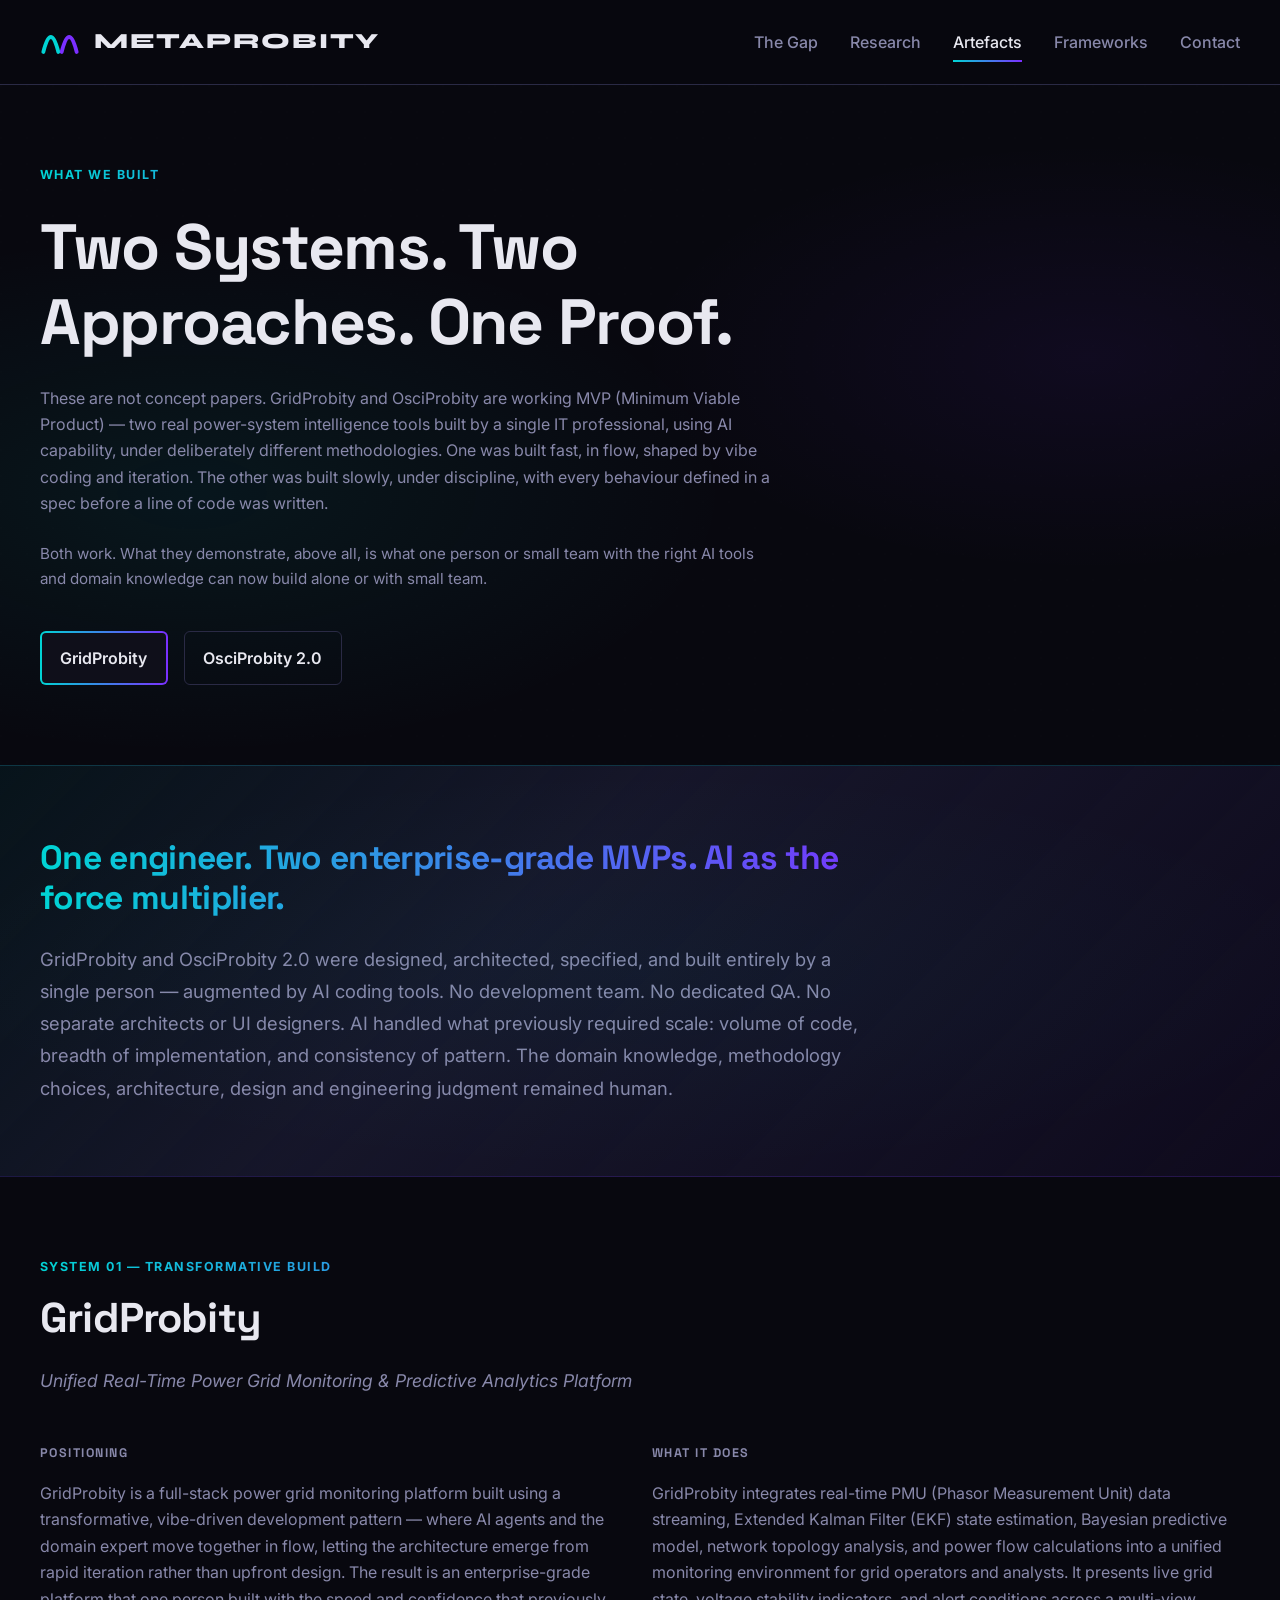
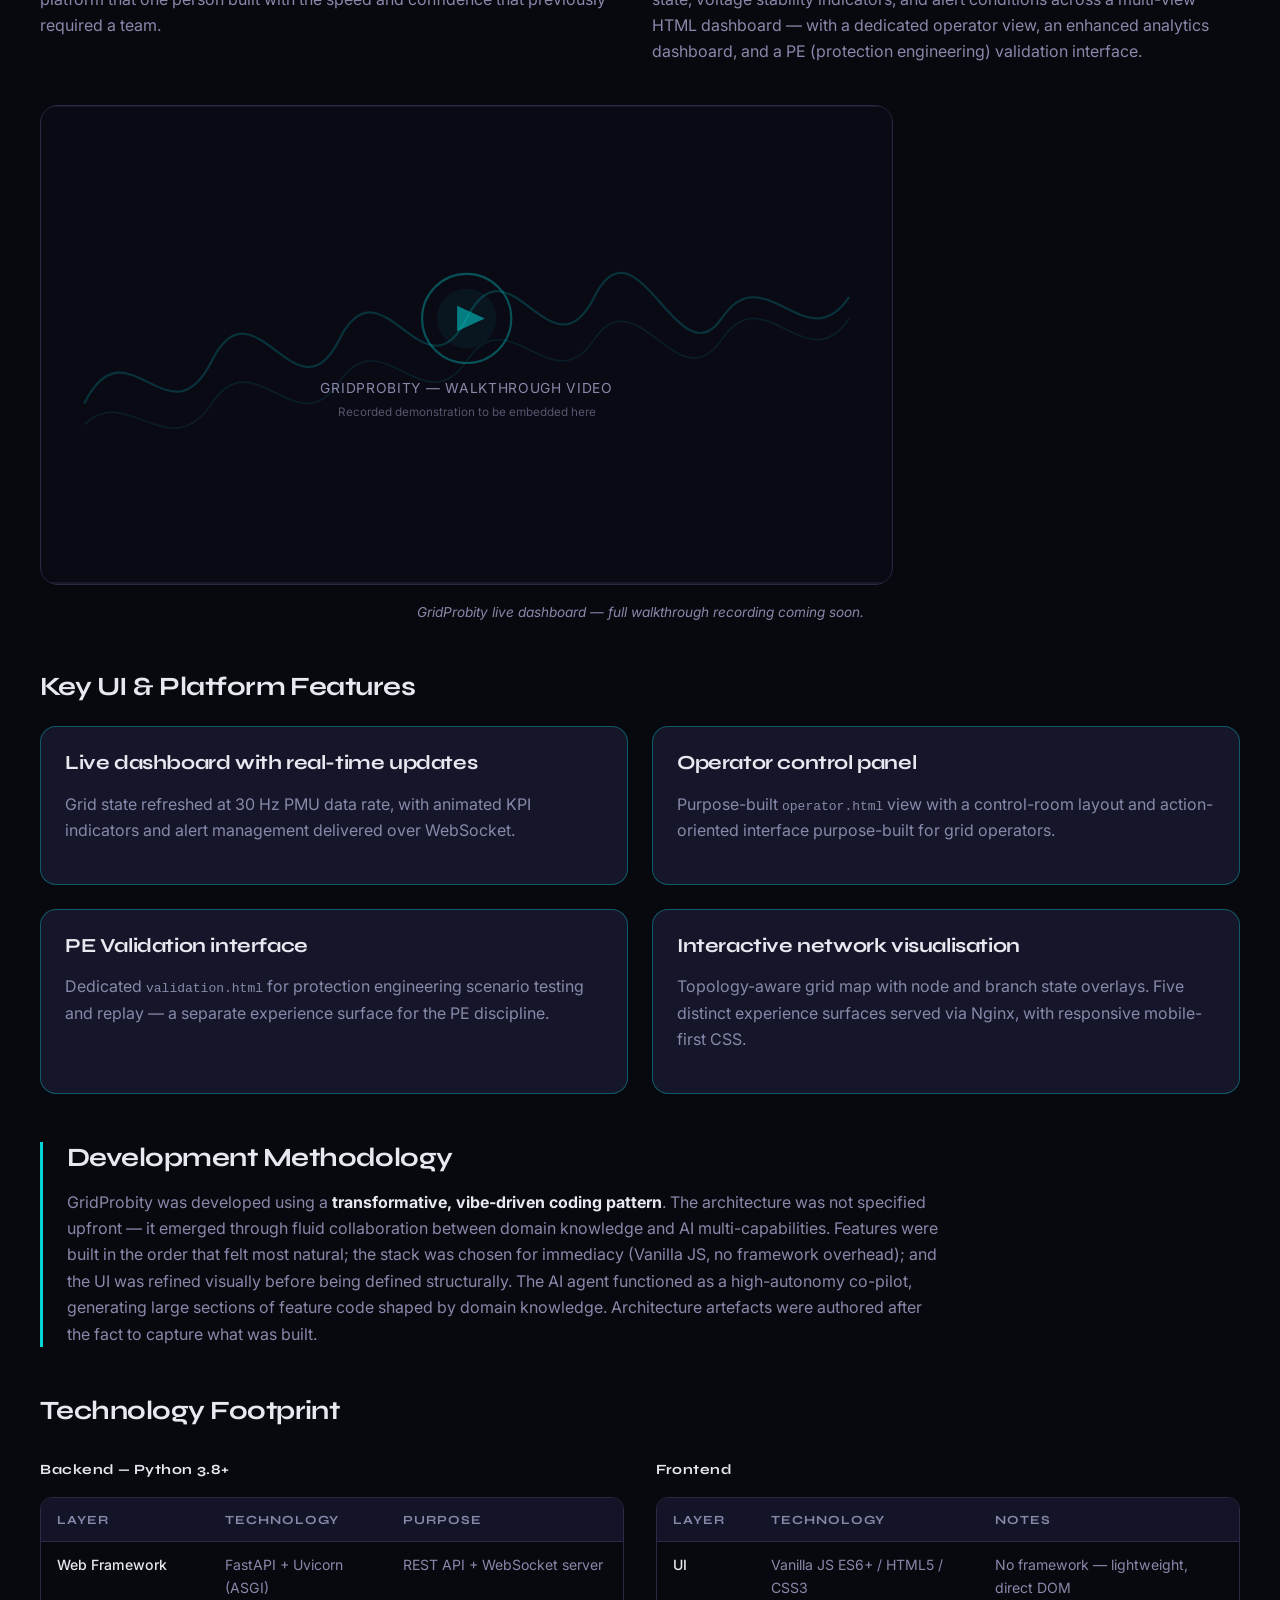
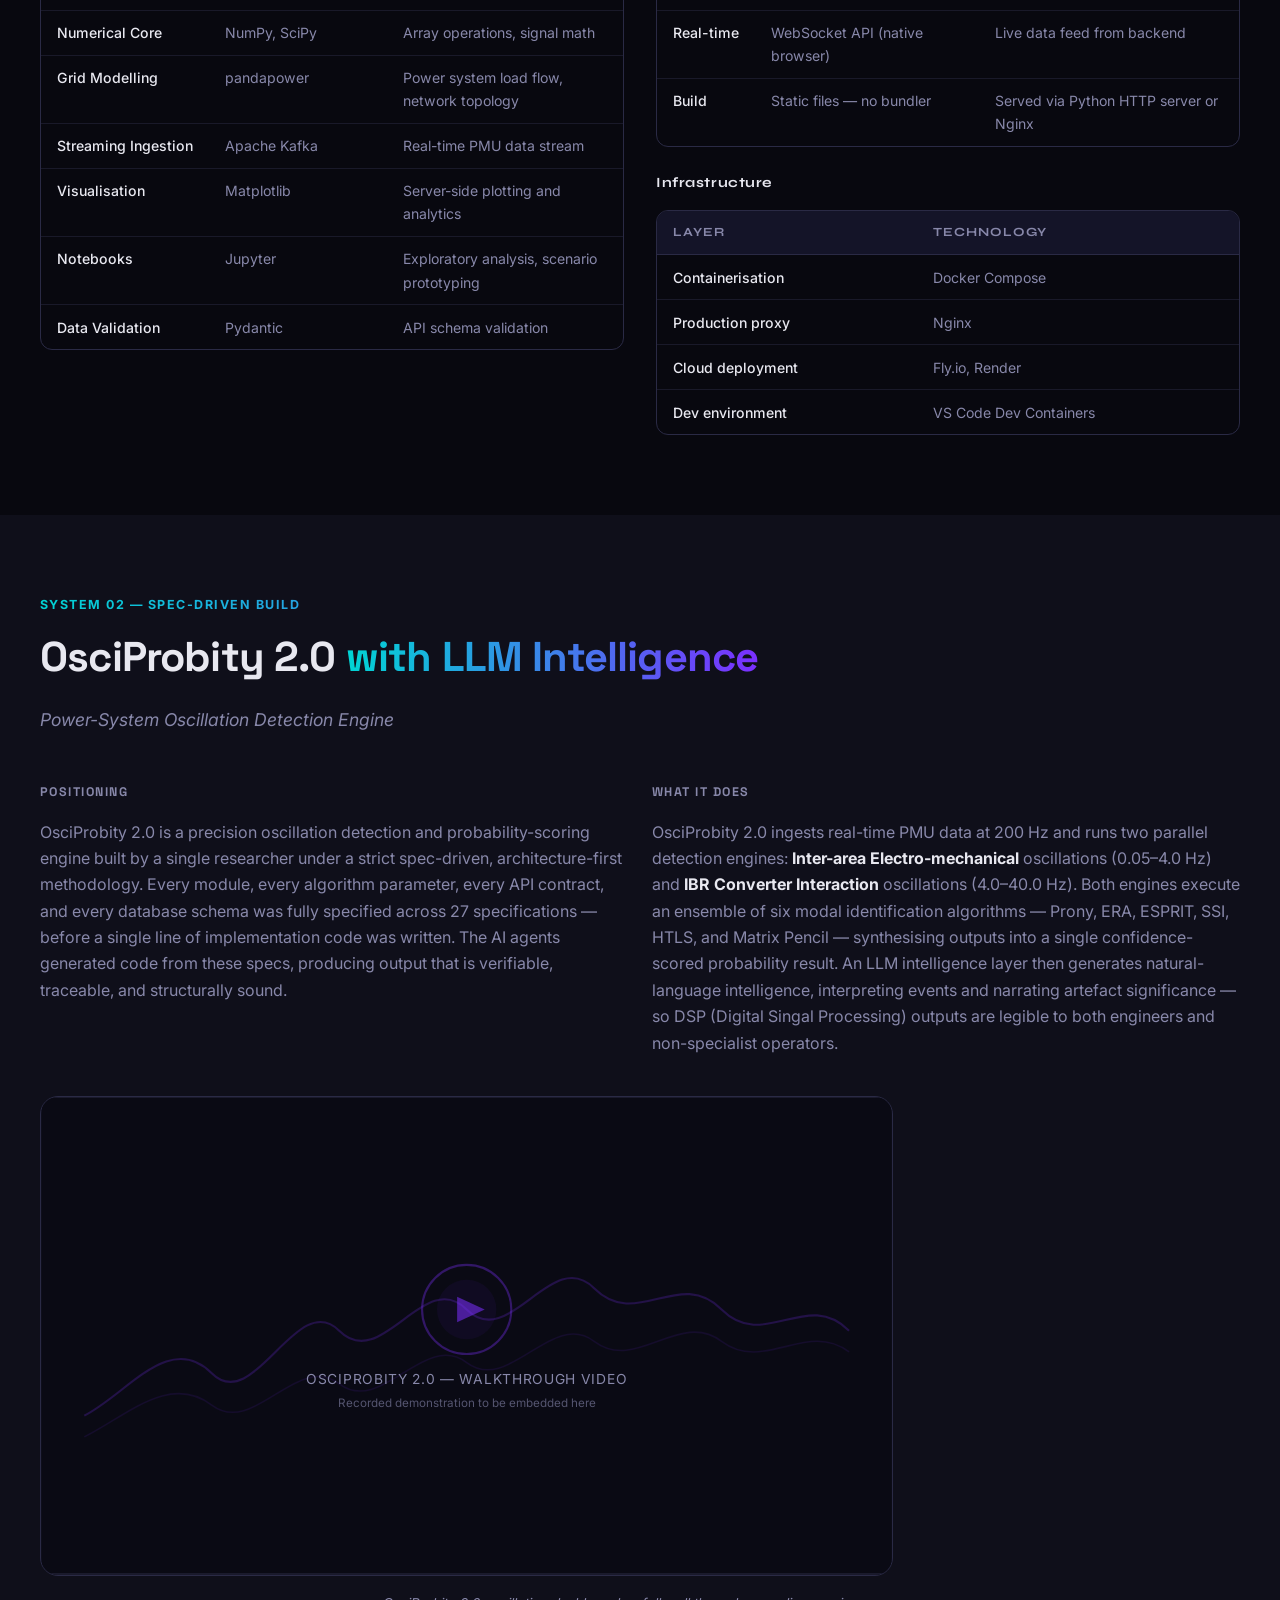
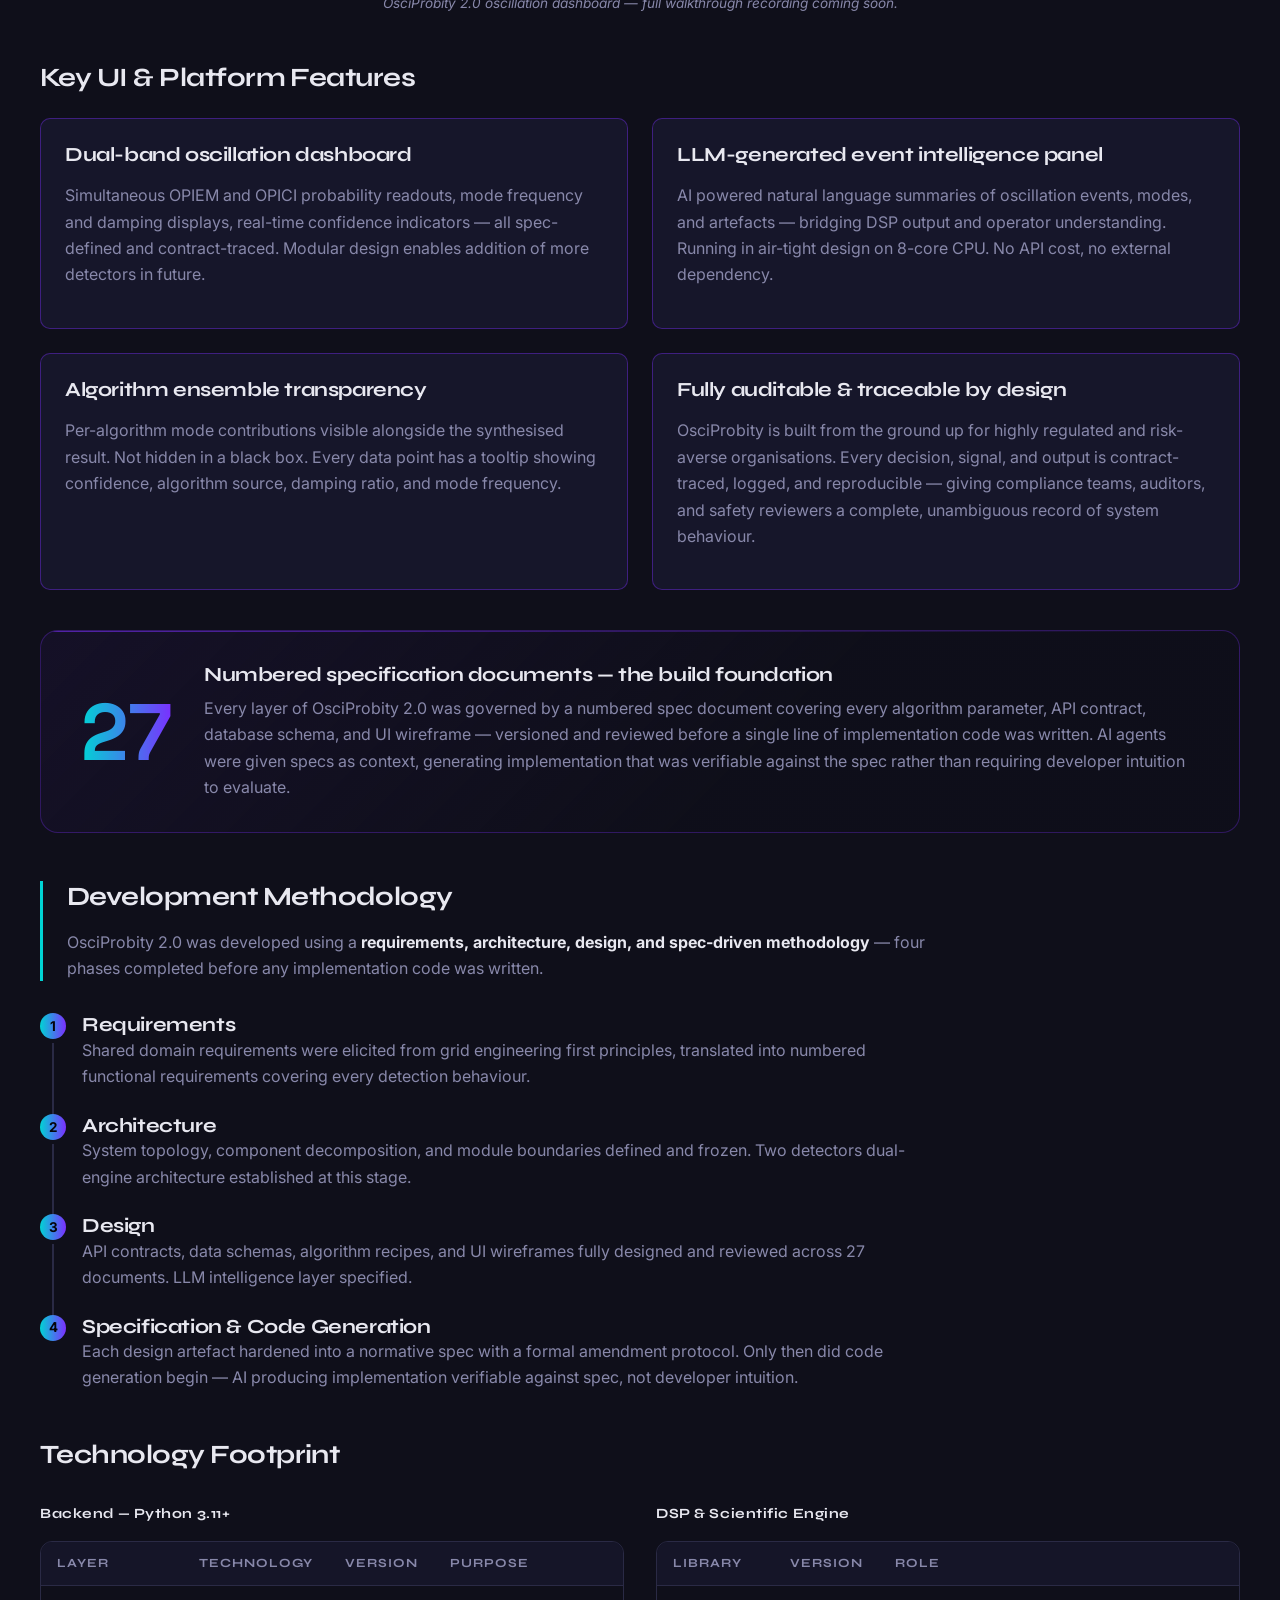
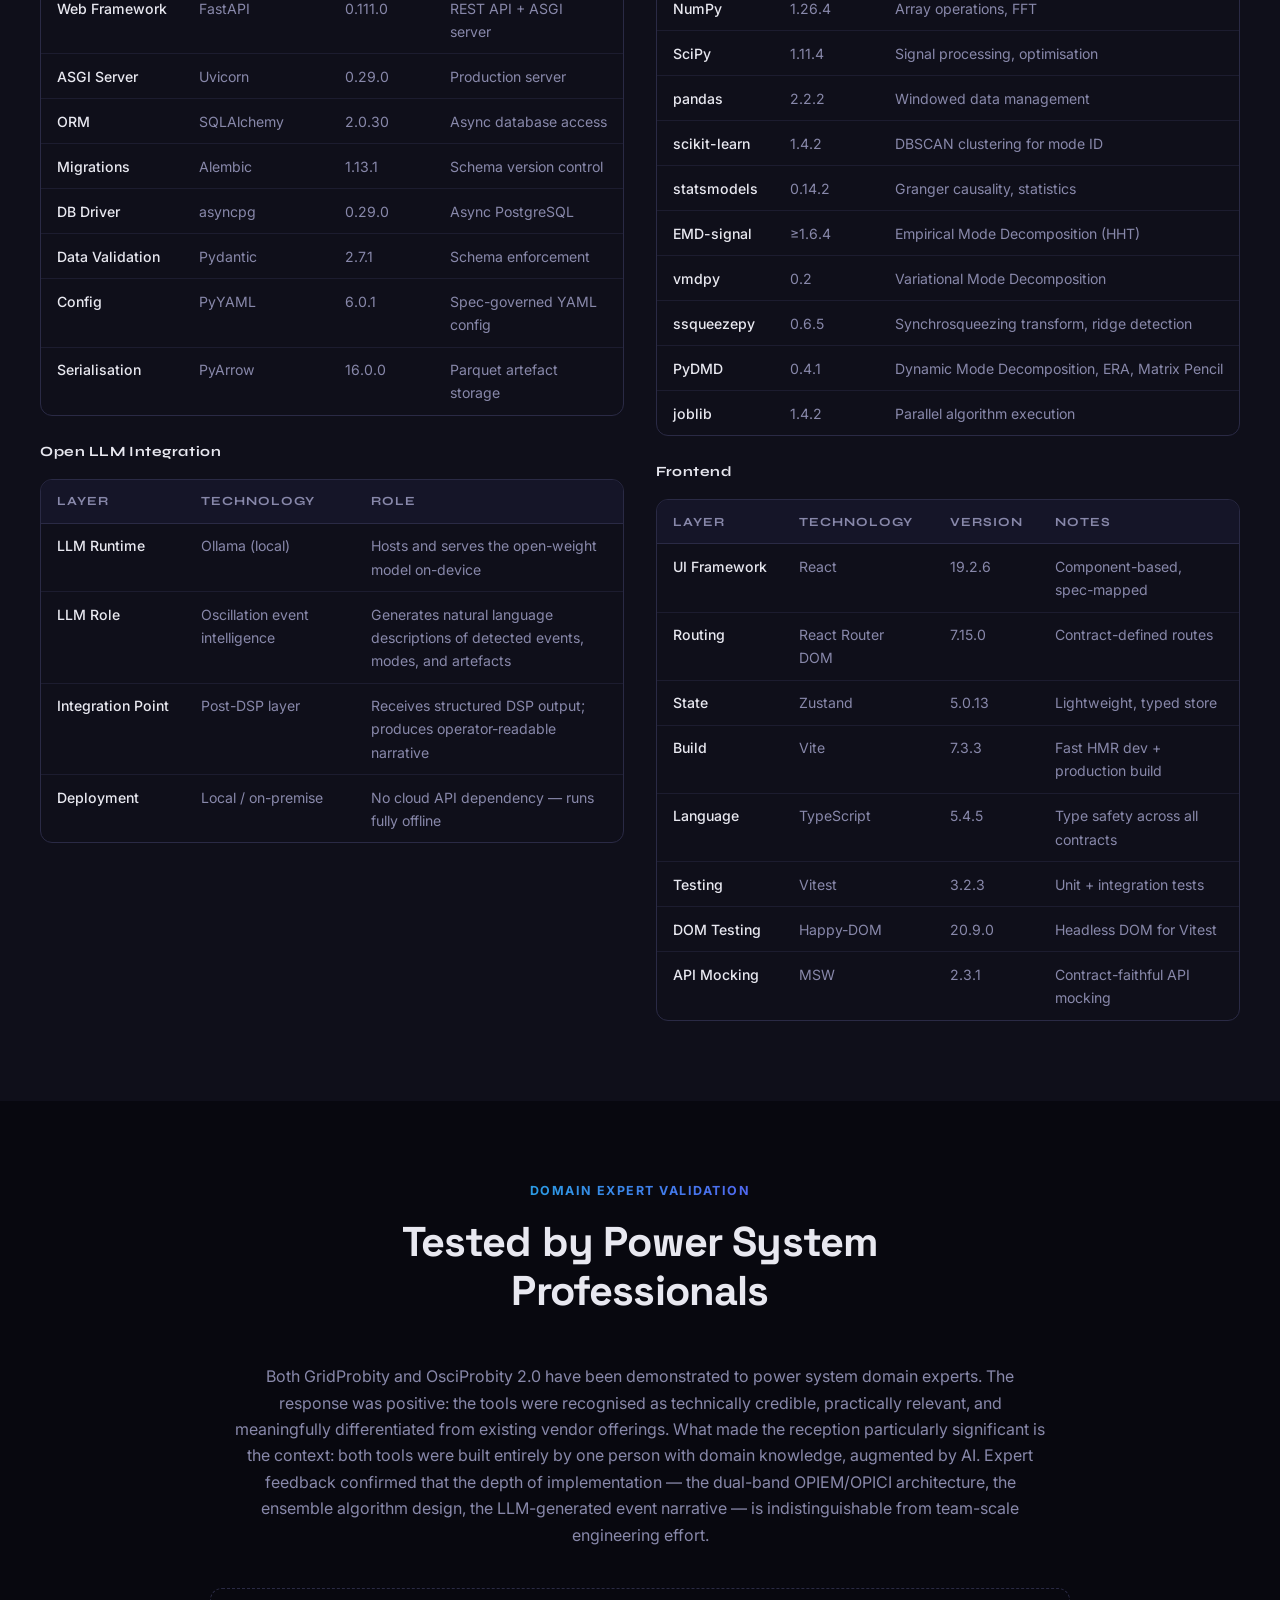
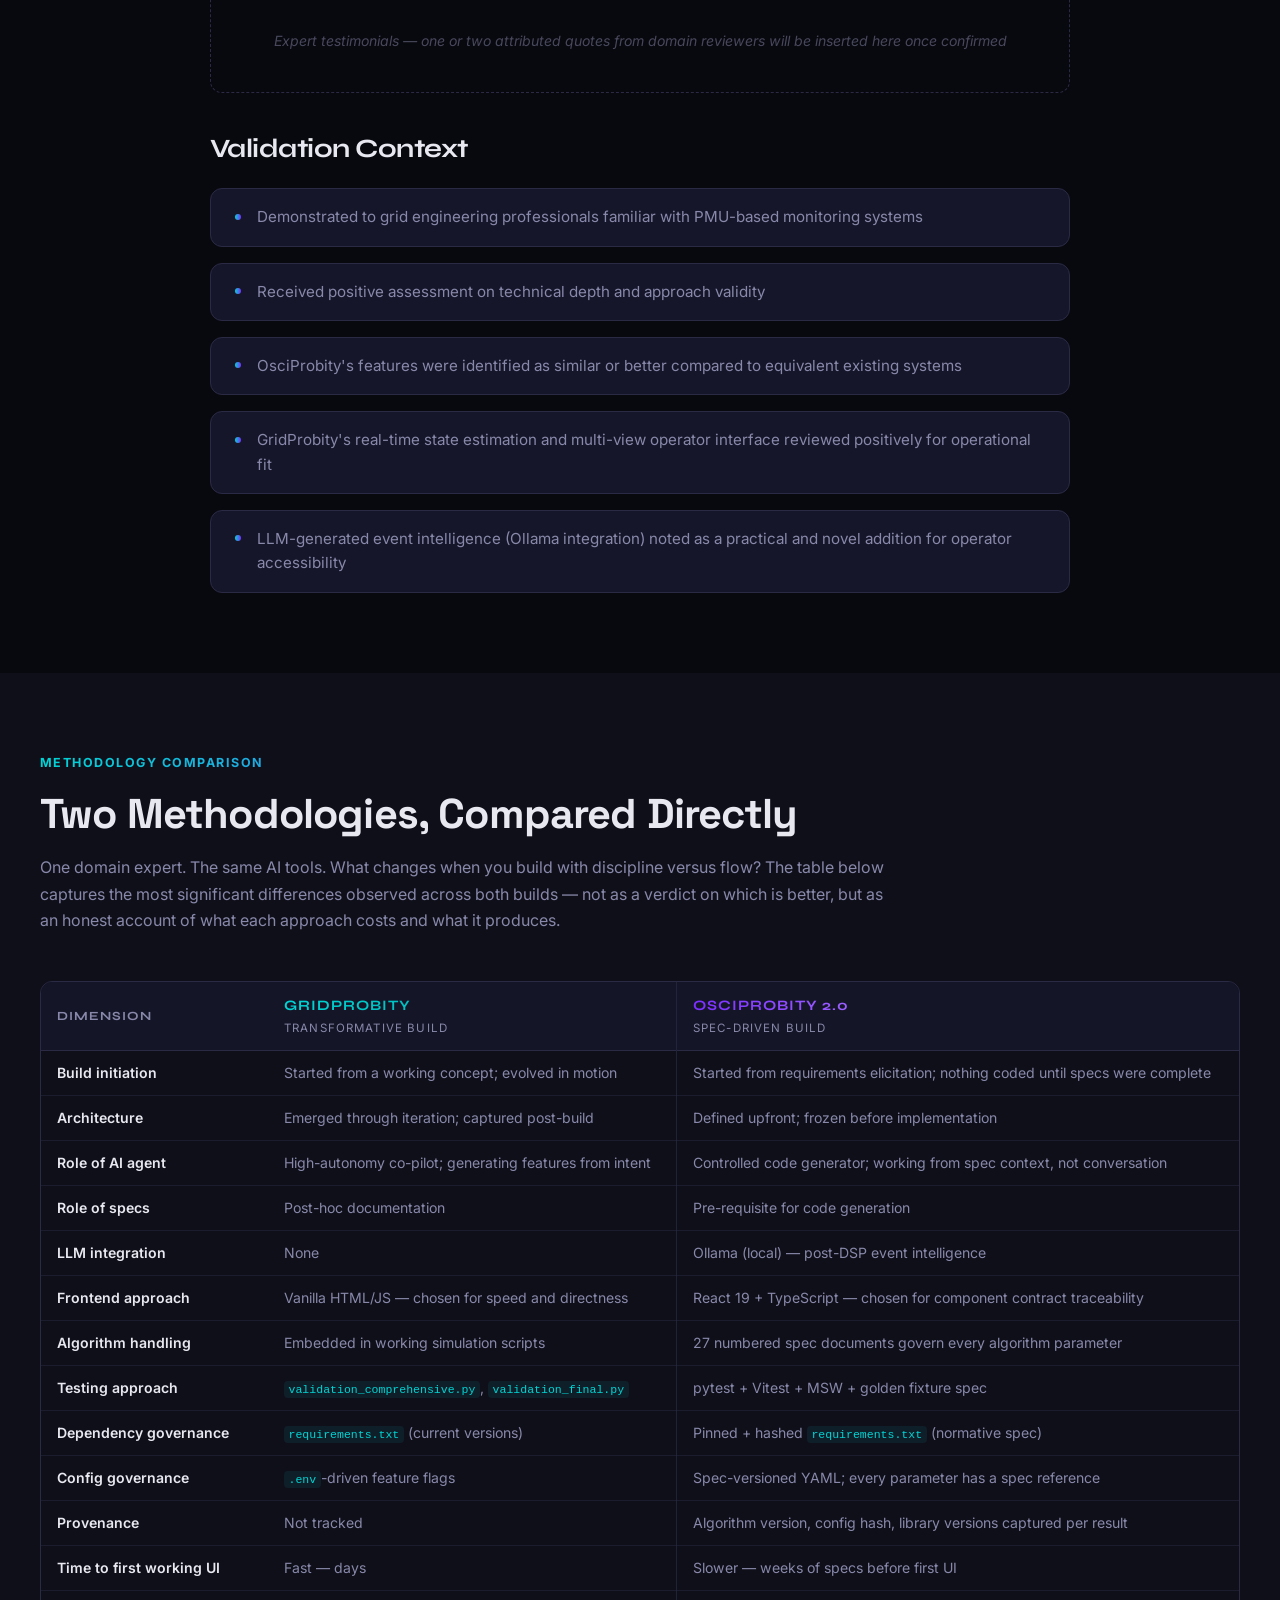
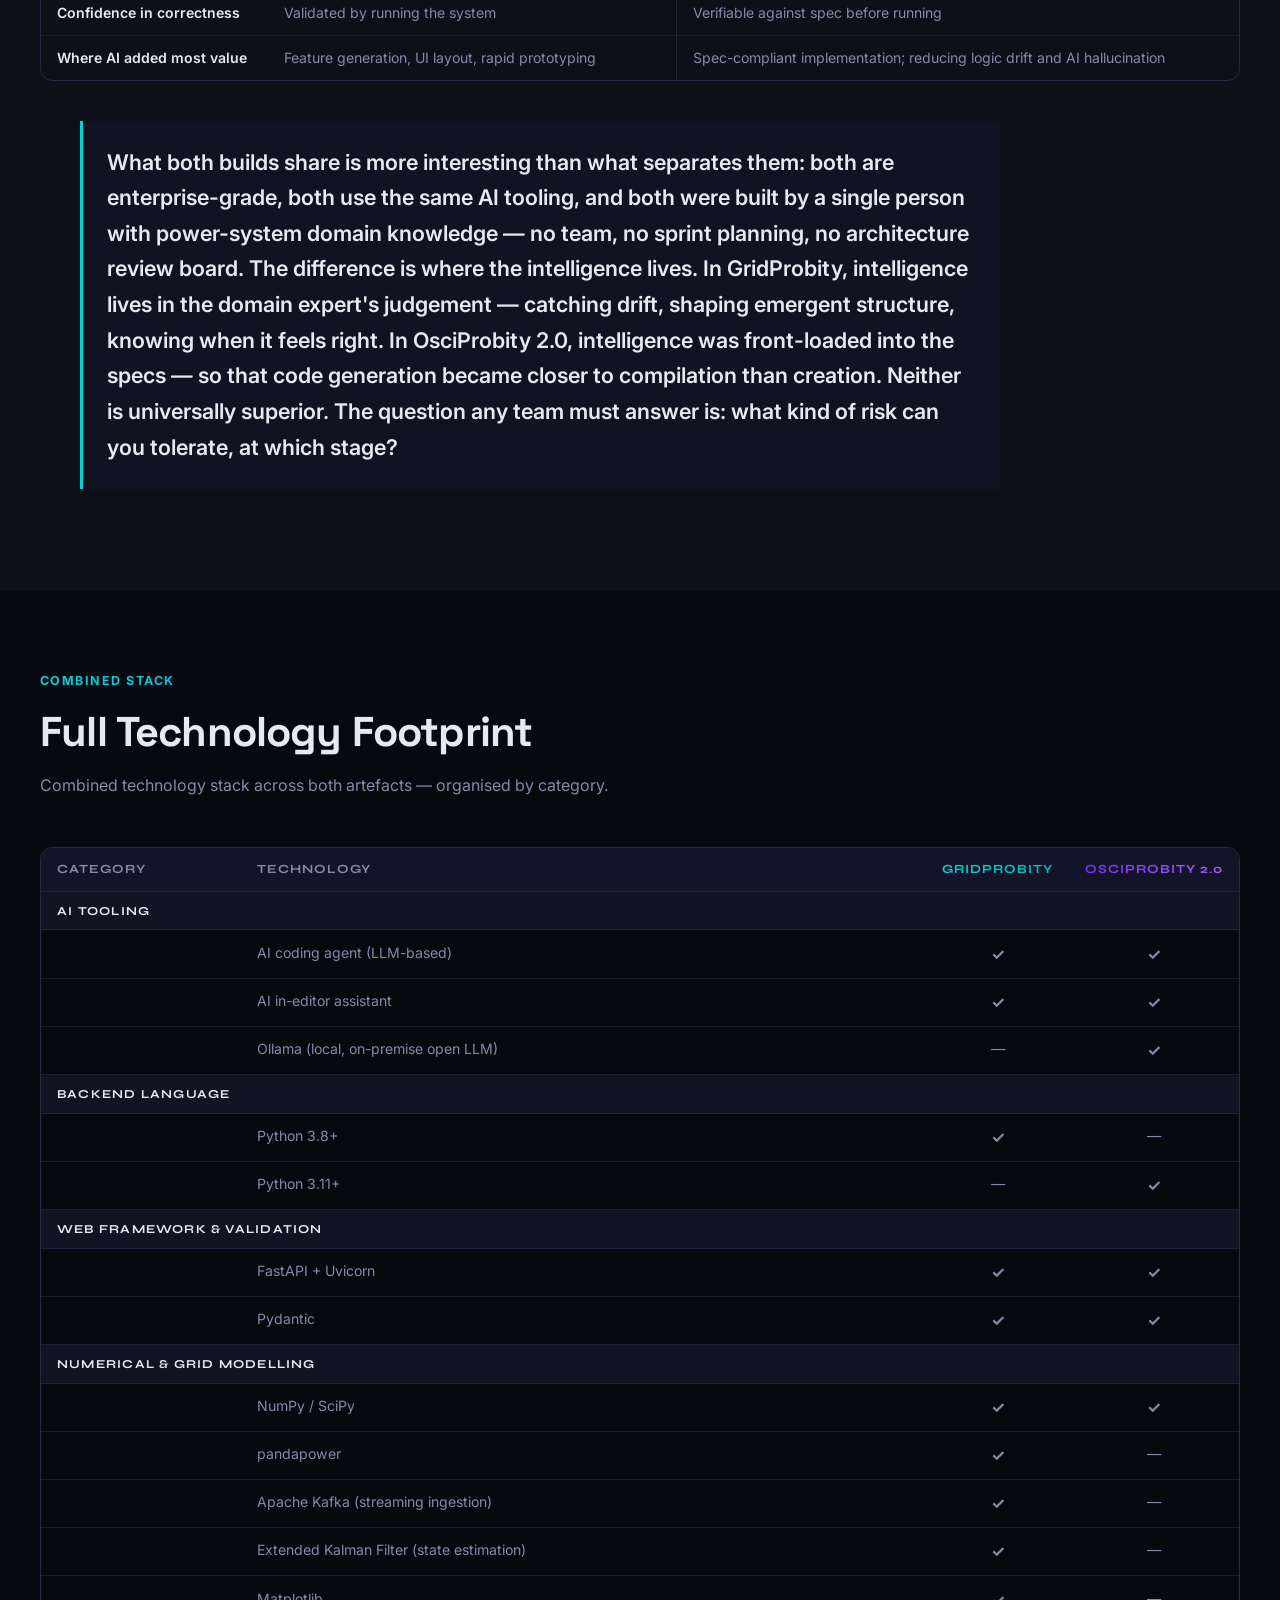
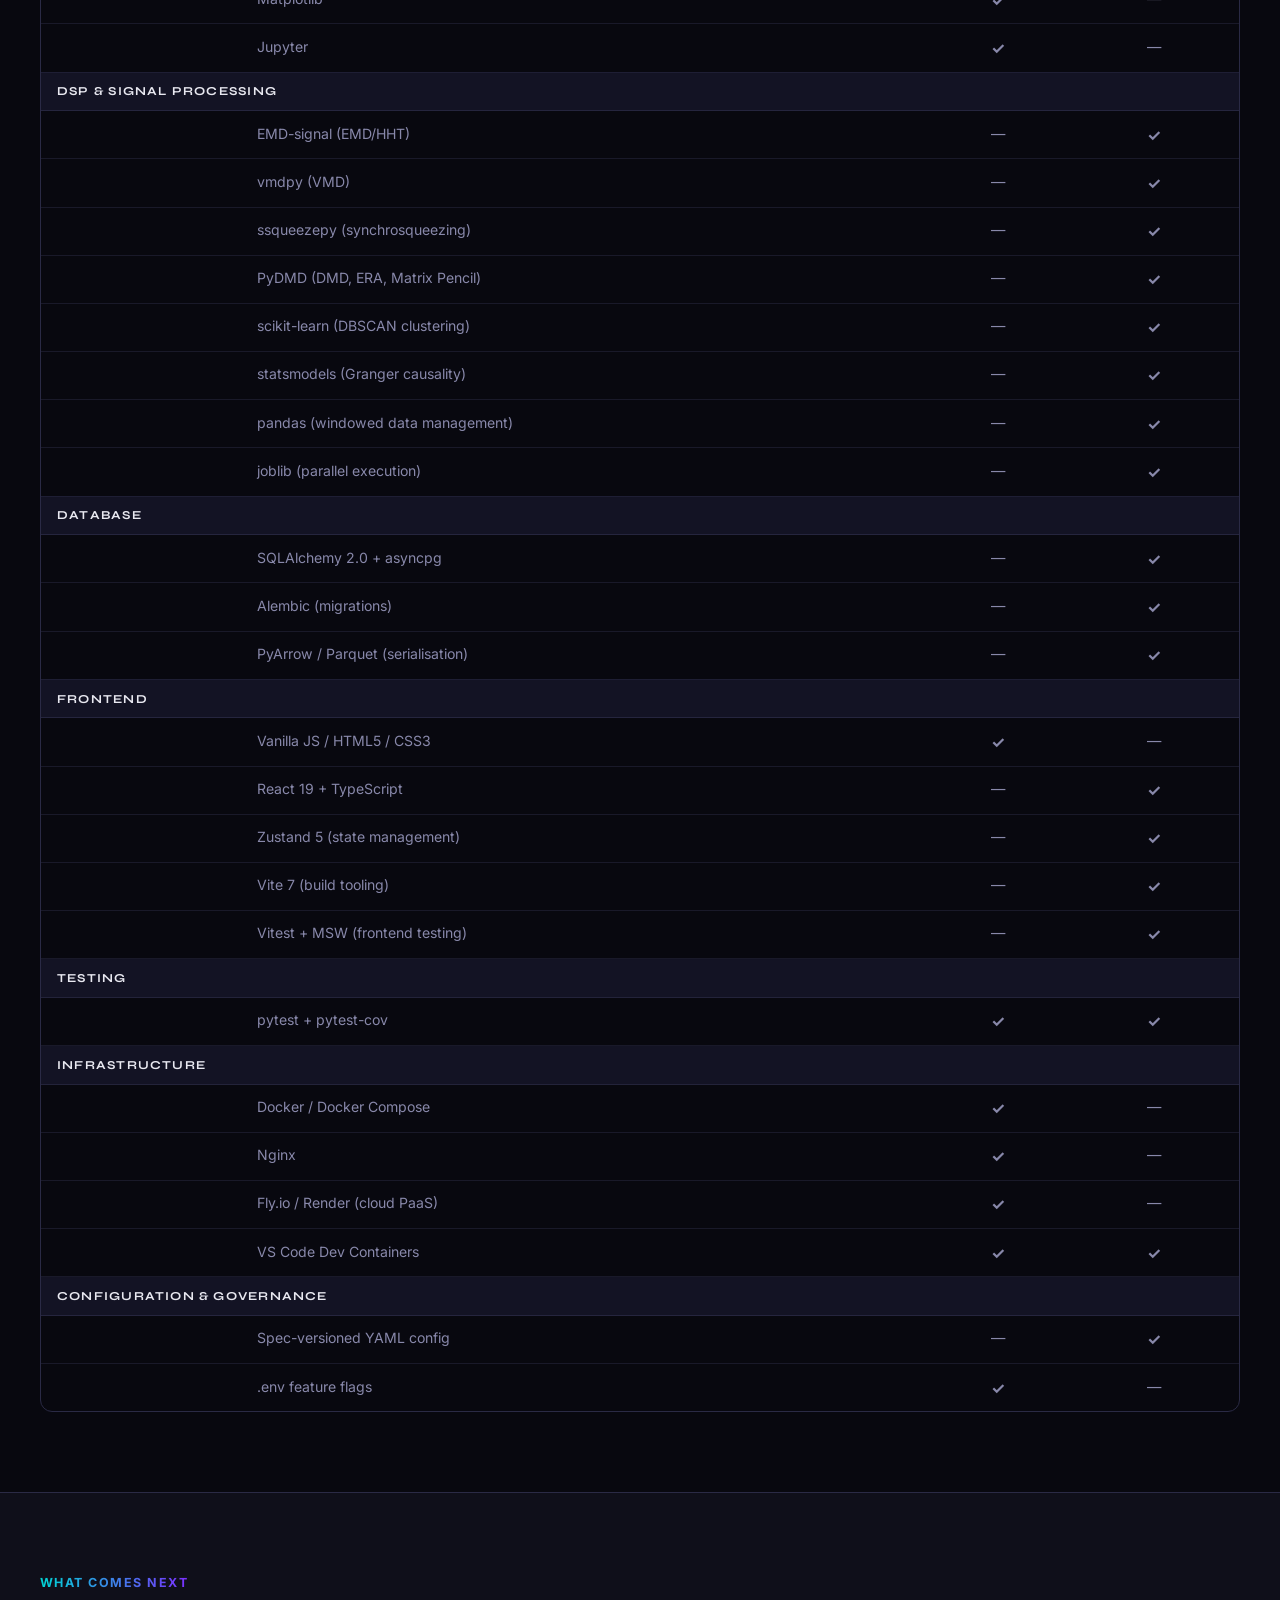
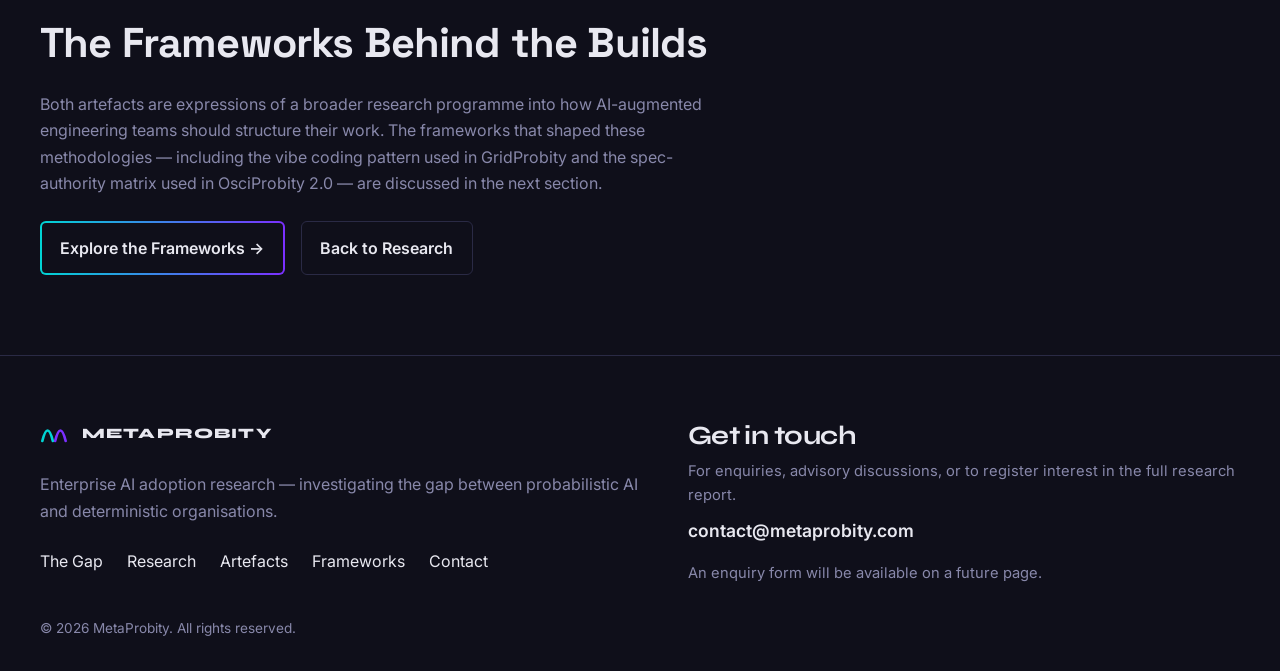
==== artefacts.html @ faf80722 "Update pages.css and add new content files for page 3 and artefacts" ====
<!doctype html>
<html lang="en">
  <head>
    <meta charset="UTF-8" />
    <meta name="viewport" content="width=device-width, initial-scale=1.0" />
    <title>Built Artefacts: GridProbity &amp; OsciProbity | MetaProbity</title>
    <meta
      name="description"
      content="GridProbity and OsciProbity 2.0 — two working power-system intelligence tools built by a single engineer using AI, demonstrating two contrasting development methodologies."
    />
    <meta property="og:title" content="Built Artefacts: GridProbity &amp; OsciProbity | MetaProbity" />
    <meta
      property="og:description"
      content="Two real power-system intelligence tools. One built in flow, one built from spec. Both work. One engineer. AI as the force multiplier."
    />
    <meta property="og:image" content="assets/images/site-og-image.jpg" />
    <meta property="og:type" content="website" />
    <link rel="icon" type="image/svg+xml" href="assets/images/favicon.svg" />
    <link rel="preconnect" href="https://fonts.googleapis.com" />
    <link rel="preconnect" href="https://fonts.gstatic.com" crossorigin />
    <link
      href="https://fonts.googleapis.com/css2?family=Inter:wght@400;500;600&family=Space+Grotesk:wght@500;700&family=Syne:wght@400;700;800&display=swap"
      rel="stylesheet"
    />
    <link rel="stylesheet" href="assets/css/variables.css" />
    <link rel="stylesheet" href="assets/css/base.css" />
    <link rel="stylesheet" href="assets/css/components.css" />
    <link rel="stylesheet" href="assets/css/pages.css" />
    <link rel="stylesheet" href="assets/css/animations.css" />

    <style>
      /* ─── Callout Band ─────────────────────────────────────────── */
      .callout-band {
        background: linear-gradient(135deg, rgba(0, 212, 212, 0.06) 0%, rgba(22, 22, 42, 0.98) 40%, rgba(123, 47, 255, 0.06) 100%);
        border-top: 1px solid rgba(0, 212, 212, 0.18);
        border-bottom: 1px solid rgba(123, 47, 255, 0.18);
        padding: clamp(var(--space-5), 7vw, var(--space-9)) 0;
        position: relative;
        overflow: hidden;
      }

      .callout-band::before {
        content: '';
        position: absolute;
        inset: 0;
        background: radial-gradient(ellipse 80% 70% at 50% 50%, rgba(0, 212, 212, 0.04) 0%, transparent 70%);
        pointer-events: none;
      }

      .callout-band-headline {
        font-family: var(--font-display);
        font-size: clamp(1.3rem, 3.5vw, 2.1rem);
        font-weight: 700;
        letter-spacing: -0.02em;
        line-height: 1.2;
        background: var(--gradient-accent);
        -webkit-background-clip: text;
        background-clip: text;
        color: transparent;
        margin: 0 0 var(--space-3);
        max-width: 860px;
      }

      .callout-band-body {
        font-size: clamp(1rem, 2.2vw, 1.15rem);
        color: var(--color-text-muted);
        max-width: 820px;
        line-height: 1.75;
        margin: 0;
      }

      /* ─── Artefact sections ────────────────────────────────────── */
      .section-alt {
        background: var(--color-bg-surface);
      }

      .artefact-tagline {
        font-family: var(--font-body);
        font-size: clamp(0.95rem, 2vw, 1.1rem);
        font-style: italic;
        color: var(--color-text-muted);
        margin-top: var(--space-1);
      }

      .artefact-sub-heading {
        font-family: var(--font-display);
        font-size: 0.78rem;
        text-transform: uppercase;
        letter-spacing: 0.12em;
        font-weight: 700;
        color: var(--color-text-muted);
        margin-bottom: var(--space-2);
      }

      .artefact-intro {
        margin-top: var(--space-4);
      }

      .artefact-method-block {
        border-left: 3px solid transparent;
        border-image: var(--gradient-accent) 1;
        padding-left: var(--space-3);
        max-width: 900px;
      }

      .artefact-method-block h3 {
        margin-bottom: var(--space-1);
      }

      .heading-accent {
        background: var(--gradient-accent);
        -webkit-background-clip: text;
        background-clip: text;
        color: transparent;
      }

      /* ─── Media / Video placeholders ──────────────────────────── */
      .artefact-video-placeholder {
        aspect-ratio: 16 / 9;
        max-height: 480px;
        border-radius: var(--radius-lg);
      }

      .media-caption {
        font-size: 0.85rem;
        color: var(--color-text-muted);
        text-align: center;
        margin-top: var(--space-2);
        font-style: italic;
      }

      /* ─── Spec inventory callout ───────────────────────────────── */
      .spec-inventory-callout {
        margin-top: var(--space-5);
        border: 1px solid rgba(123, 47, 255, 0.3);
        border-radius: var(--radius-lg);
        background: linear-gradient(135deg, rgba(123, 47, 255, 0.06) 0%, rgba(15, 15, 26, 0.95) 60%);
        padding: var(--space-4) var(--space-5);
        position: relative;
        overflow: hidden;
      }

      .spec-inventory-callout::before {
        content: '';
        position: absolute;
        inset: 0 auto auto 0;
        width: 100%;
        height: 1px;
        background: linear-gradient(90deg, rgba(123, 47, 255, 0.6), rgba(0, 212, 212, 0));
      }

      .spec-inventory-inner {
        display: flex;
        align-items: flex-start;
        gap: var(--space-4);
      }

      .spec-inventory-number {
        font-family: var(--font-display);
        font-size: clamp(3rem, 8vw, 5rem);
        font-weight: 700;
        line-height: 1;
        background: var(--gradient-accent);
        -webkit-background-clip: text;
        background-clip: text;
        color: transparent;
        flex-shrink: 0;
      }

      .spec-inventory-callout h4 {
        margin-bottom: var(--space-1);
        color: var(--color-text-primary);
      }

      /* ─── Tables ───────────────────────────────────────────────── */
      .table-scroll {
        overflow-x: auto;
        -webkit-overflow-scrolling: touch;
        border-radius: var(--radius-md);
        border: 1px solid var(--color-border);
      }

      .tech-table {
        width: 100%;
        border-collapse: collapse;
        font-size: 0.88rem;
        min-width: 480px;
      }

      .tech-table thead tr {
        background: rgba(22, 22, 42, 0.95);
        border-bottom: 1px solid var(--color-border);
      }

      .tech-table th {
        padding: 0.7rem 1rem;
        text-align: left;
        font-family: var(--font-heading);
        font-size: 0.78rem;
        font-weight: 700;
        text-transform: uppercase;
        letter-spacing: 0.08em;
        color: var(--color-text-muted);
        white-space: nowrap;
      }

      .tech-table td {
        padding: 0.65rem 1rem;
        color: var(--color-text-muted);
        border-bottom: 1px solid rgba(42, 42, 69, 0.5);
        vertical-align: top;
      }

      .tech-table td:first-child {
        color: var(--color-text-primary);
        font-weight: 500;
        white-space: nowrap;
      }

      .tech-table tbody tr:last-child td {
        border-bottom: none;
      }

      .tech-table tbody tr:hover {
        background: rgba(22, 22, 42, 0.5);
      }

      .tech-table code {
        font-family: 'SF Mono', 'Fira Code', monospace;
        font-size: 0.82em;
        background: rgba(0, 212, 212, 0.08);
        color: var(--color-accent-cyan);
        padding: 0.15em 0.4em;
        border-radius: 4px;
      }

      .tech-tables-grid {
        display: grid;
        gap: var(--space-4);
      }

      .tech-table-label {
        font-family: var(--font-heading);
        font-size: 0.88rem;
        font-weight: 700;
        letter-spacing: 0.04em;
        color: var(--color-text-primary);
        margin-bottom: var(--space-2);
      }

      /* Comparison table specifics */
      .comparison-table th:nth-child(2),
      .comparison-table td:nth-child(2) {
        border-right: 1px solid rgba(42, 42, 69, 0.7);
      }

      .comparison-table td:first-child {
        font-weight: 600;
        color: var(--color-text-primary);
        white-space: nowrap;
      }

      .col-label {
        font-size: 0.9rem;
        font-weight: 700;
      }

      .col-label--cyan {
        background: linear-gradient(90deg, #00d4d4, #00bfbf);
        -webkit-background-clip: text;
        background-clip: text;
        color: transparent;
      }

      .col-label--purple {
        background: linear-gradient(90deg, #7b2fff, #9b5fff);
        -webkit-background-clip: text;
        background-clip: text;
        color: transparent;
      }

      .col-sub {
        display: block;
        font-family: var(--font-body);
        font-size: 0.72rem;
        font-weight: 400;
        text-transform: uppercase;
        letter-spacing: 0.1em;
        color: var(--color-text-muted);
        margin-top: 2px;
      }

      /* Footprint table specifics */
      .footprint-table {
        min-width: 640px;
      }

      .footprint-table .group-row td {
        background: rgba(22, 22, 42, 0.8);
        color: var(--color-text-primary);
        font-family: var(--font-heading);
        font-size: 0.76rem;
        font-weight: 700;
        text-transform: uppercase;
        letter-spacing: 0.1em;
        padding: 0.55rem 1rem;
        border-bottom: 1px solid rgba(42, 42, 69, 0.8);
        border-top: 1px solid rgba(42, 42, 69, 0.8);
      }

      .footprint-table td:nth-child(2) {
        color: var(--color-text-muted);
        font-weight: 400;
        white-space: normal;
      }

      .text-center {
        text-align: center !important;
      }

      .check {
        color: var(--color-accent-cyan);
        font-weight: 700;
        font-size: 1rem;
      }

      .dash {
        color: rgba(136, 136, 170, 0.3);
        font-size: 0.9rem;
      }

      /* ─── Expert Validation ────────────────────────────────────── */
      .testimonial-placeholder {
        margin: var(--space-5) auto;
        max-width: 860px;
        border: 1px dashed var(--color-border);
        border-radius: var(--radius-md);
        padding: var(--space-5) var(--space-4);
        text-align: center;
      }

      .testimonial-placeholder-label {
        font-size: 0.88rem;
        color: rgba(136, 136, 170, 0.5);
        font-style: italic;
        margin: 0;
      }

      .validation-context {
        margin-top: var(--space-5);
        max-width: 860px;
        margin-inline: auto;
      }

      .validation-context h3 {
        margin-bottom: var(--space-3);
      }

      .validation-list {
        display: grid;
        gap: var(--space-2);
        padding-left: 0;
        list-style: none;
      }

      .validation-list li {
        display: flex;
        gap: var(--space-2);
        align-items: flex-start;
        color: var(--color-text-muted);
        padding: var(--space-2) var(--space-3);
        border: 1px solid var(--color-border);
        border-radius: var(--radius-md);
        background: var(--color-bg-elevated);
        font-size: 0.95rem;
        line-height: 1.6;
      }

      .validation-list li::before {
        content: '';
        width: 6px;
        height: 6px;
        border-radius: 50%;
        background: var(--gradient-accent);
        flex-shrink: 0;
        margin-top: 0.55em;
      }

      /* ─── CTA section ──────────────────────────────────────────── */
      .section-cta {
        background: var(--color-bg-surface);
        border-top: 1px solid var(--color-border);
      }

      .section-cta .cta-block {
        text-align: left;
        justify-items: start;
        gap: var(--space-3);
      }

      .section-cta .cta-block h2 {
        margin-bottom: 0;
      }

      /* ─── Responsive ───────────────────────────────────────────── */
      @media (min-width: 768px) {
        .tech-tables-grid {
          grid-template-columns: repeat(2, minmax(0, 1fr));
        }

        .spec-inventory-inner {
          align-items: center;
        }
      }

      @media (max-width: 767px) {
        .spec-inventory-inner {
          flex-direction: column;
          gap: var(--space-2);
        }

        .artefact-method-block {
          padding-left: var(--space-2);
        }

        .callout-band {
          padding: var(--space-5) 0;
        }
      }
    </style>
  </head>
  <body>
    <a class="skip-link" href="#main-content">Skip to main content</a>

    <header class="site-header" aria-label="Primary navigation">
      <div class="container header-inner">
        <a class="logo" href="index.html" aria-label="MetaProbity home">
          <svg viewBox="0 0 24 24" aria-hidden="true">
            <path d="M2 18 C5 6, 8 6, 11 18" fill="none" stroke="#00d4d4" stroke-width="2.3" stroke-linecap="round"/>
            <path d="M13 18 C16 6, 19 6, 22 18" fill="none" stroke="#7b2fff" stroke-width="2.3" stroke-linecap="round"/>
          </svg>
          METAPROBITY
        </a>
        <nav class="desktop-nav" aria-label="Desktop navigation">
          <ul class="nav-list">
            <li><a class="nav-link" data-nav href="index.html">The Gap</a></li>
            <li><a class="nav-link" data-nav href="research.html">Research</a></li>
            <li><a class="nav-link" data-nav href="artefacts.html">Artefacts</a></li>
            <li><a class="nav-link" data-nav href="frameworks.html">Frameworks</a></li>
            <li><a class="nav-link" href="#contact">Contact</a></li>
          </ul>
        </nav>
      </div>
    </header>

    <main id="main-content">

      <!-- ═══════════════════════════════════════════════════════════
           HERO — Section 1: Page Intro
      ══════════════════════════════════════════════════════════════ -->
      <section class="hero hero-artefacts">
        <div class="container hero-content" style="grid-template-columns: 1fr;">
          <div class="hero-copy reveal">
            <span class="eyebrow">What we built</span>
            <h1>Two Systems. Two Approaches. One Proof.</h1>
            <p>
              These are not concept papers. GridProbity and OsciProbity are working MVP (Minimum Viable Product) — two real power-system intelligence tools built by a single IT professional, using AI capability, under deliberately different methodologies. One was built fast, in flow, shaped by vibe coding and iteration. The other was built slowly, under discipline, with every behaviour defined in a spec before a line of code was written.
            </p>
            <p class="hero-support">
              Both work. What they demonstrate, above all, is what one person or small team with the right AI tools and domain knowledge can now build alone or with small team.
            </p>
            <div class="btn-row" style="margin-top: var(--space-2);">
              <a class="btn-primary" href="#gridprobity">GridProbity</a>
              <a class="btn-secondary" href="#osciprobity">OsciProbity 2.0</a>
            </div>
          </div>
        </div>
      </section>

      <!-- ═══════════════════════════════════════════════════════════
           CALLOUT BAND — Solo AI-Augmented Build
      ══════════════════════════════════════════════════════════════ -->
      <div class="callout-band" aria-label="Solo AI-augmented build highlight">
        <div class="container">
          <p class="callout-band-headline">One engineer. Two enterprise-grade MVPs. AI as the force multiplier.</p>
          <p class="callout-band-body">
            GridProbity and OsciProbity 2.0 were designed, architected, specified, and built entirely by a single person — augmented by AI coding tools. No development team. No dedicated QA. No separate architects or UI designers. AI handled what previously required scale: volume of code, breadth of implementation, and consistency of pattern. The domain knowledge, methodology choices, architecture, design and engineering judgment remained human.
          </p>
        </div>
      </div>

      <!-- ═══════════════════════════════════════════════════════════
           SECTION 2 — GridProbity
      ══════════════════════════════════════════════════════════════ -->
      <section id="gridprobity">
        <div class="container">

          <div class="section-intro reveal">
            <span class="eyebrow">System 01 — Transformative Build</span>
            <h2>GridProbity</h2>
            <p class="artefact-tagline">Unified Real-Time Power Grid Monitoring &amp; Predictive Analytics Platform</p>
          </div>

          <div class="two-col artefact-intro reveal">
            <div>
              <p class="artefact-sub-heading">Positioning</p>
              <p>GridProbity is a full-stack power grid monitoring platform built using a transformative, vibe-driven development pattern — where AI agents and the domain expert move together in flow, letting the architecture emerge from rapid iteration rather than upfront design. The result is an enterprise-grade platform that one person built with the speed and confidence that previously required a team.</p>
            </div>
            <div>
              <p class="artefact-sub-heading">What It Does</p>
              <p>GridProbity integrates real-time PMU (Phasor Measurement Unit) data streaming, Extended Kalman Filter (EKF) state estimation, Bayesian predictive model, network topology analysis, and power flow calculations into a unified monitoring environment for grid operators and analysts. It presents live grid state, voltage stability indicators, and alert conditions across a multi-view HTML dashboard — with a dedicated operator view, an enhanced analytics dashboard, and a PE (protection engineering) validation interface.</p>
            </div>
          </div>

          <!-- Video Placeholder -->
          <div class="reveal" style="margin-top: var(--space-5);">
            <div class="placeholder-media artefact-video-placeholder" aria-label="GridProbity walkthrough video — coming soon">
              <svg viewBox="0 0 800 450" xmlns="http://www.w3.org/2000/svg" aria-hidden="true">
                <rect width="800" height="450" fill="#0a0a14"/>
                <line x1="0" y1="0" x2="800" y2="0" stroke="#2a2a45" stroke-width="1"/>
                <line x1="0" y1="449" x2="800" y2="449" stroke="#2a2a45" stroke-width="1"/>
                <!-- Decorative waveform suggesting real-time data -->
                <path d="M40 280 C80 200, 120 320, 160 240 C200 160, 240 300, 280 220 C320 140, 360 280, 400 200 C440 120, 480 260, 520 180 C560 100, 600 260, 640 200 C680 140, 720 240, 760 180" stroke="rgba(0,212,212,0.2)" stroke-width="2" fill="none"/>
                <path d="M40 300 C80 260, 120 340, 160 280 C200 220, 240 320, 280 260 C320 200, 360 300, 400 240 C440 180, 480 280, 520 220 C560 160, 600 280, 640 220 C680 160, 720 260, 760 200" stroke="rgba(0,212,212,0.1)" stroke-width="1.5" fill="none"/>
                <!-- Play button -->
                <circle cx="400" cy="200" r="42" fill="none" stroke="rgba(0,212,212,0.35)" stroke-width="2"/>
                <circle cx="400" cy="200" r="28" fill="rgba(0,212,212,0.06)"/>
                <polygon points="391,188 391,212 417,200" fill="rgba(0,212,212,0.55)"/>
                <!-- Caption -->
                <text x="400" y="270" font-family="Inter, sans-serif" font-size="13" fill="#8888aa" text-anchor="middle" letter-spacing="0.05em">GRIDPROBITY — WALKTHROUGH VIDEO</text>
                <text x="400" y="292" font-family="Inter, sans-serif" font-size="11" fill="#555570" text-anchor="middle">Recorded demonstration to be embedded here</text>
              </svg>
            </div>
            <p class="media-caption">GridProbity live dashboard — full walkthrough recording coming soon.</p>
          </div>

          <!-- Key UI Features -->
          <div class="reveal" style="margin-top: var(--space-6);">
            <h3 style="margin-bottom: var(--space-3);">Key UI &amp; Platform Features</h3>
            <div class="feature-grid two">
              <article class="feature-card transformative">
                <h4>Live dashboard with real-time updates</h4>
                <p>Grid state refreshed at 30 Hz PMU data rate, with animated KPI indicators and alert management delivered over WebSocket.</p>
              </article>
              <article class="feature-card transformative">
                <h4>Operator control panel</h4>
                <p>Purpose-built <code>operator.html</code> view with a control-room layout and action-oriented interface purpose-built for grid operators.</p>
              </article>
              <article class="feature-card transformative">
                <h4>PE Validation interface</h4>
                <p>Dedicated <code>validation.html</code> for protection engineering scenario testing and replay — a separate experience surface for the PE discipline.</p>
              </article>
              <article class="feature-card transformative">
                <h4>Interactive network visualisation</h4>
                <p>Topology-aware grid map with node and branch state overlays. Five distinct experience surfaces served via Nginx, with responsive mobile-first CSS.</p>
              </article>
            </div>
          </div>

          <!-- Development Methodology -->
          <div class="artefact-method-block reveal" style="margin-top: var(--space-6);">
            <h3>Development Methodology</h3>
            <p style="margin-top: var(--space-2);">
              GridProbity was developed using a <strong style="color: var(--color-text-primary);">transformative, vibe-driven coding pattern</strong>. The architecture was not specified upfront — it emerged through fluid collaboration between domain knowledge and AI multi-capabilities. Features were built in the order that felt most natural; the stack was chosen for immediacy (Vanilla JS, no framework overhead); and the UI was refined visually before being defined structurally. The AI agent functioned as a high-autonomy co-pilot, generating large sections of feature code shaped by domain knowledge. Architecture artefacts were authored after the fact to capture what was built.
            </p>
          </div>

          <!-- Technology Footprint -->
          <div class="reveal" style="margin-top: var(--space-6);">
            <h3 style="margin-bottom: var(--space-4);">Technology Footprint</h3>
            <div class="tech-tables-grid">
              <div>
                <p class="tech-table-label">Backend — Python 3.8+</p>
                <div class="table-scroll">
                  <table class="tech-table">
                    <thead>
                      <tr><th>Layer</th><th>Technology</th><th>Purpose</th></tr>
                    </thead>
                    <tbody>
                      <tr><td>Web Framework</td><td>FastAPI + Uvicorn (ASGI)</td><td>REST API + WebSocket server</td></tr>
                      <tr><td>Numerical Core</td><td>NumPy, SciPy</td><td>Array operations, signal math</td></tr>
                      <tr><td>Grid Modelling</td><td>pandapower</td><td>Power system load flow, network topology</td></tr>
                      <tr><td>Streaming Ingestion</td><td>Apache Kafka</td><td>Real-time PMU data stream</td></tr>
                      <tr><td>Visualisation</td><td>Matplotlib</td><td>Server-side plotting and analytics</td></tr>
                      <tr><td>Notebooks</td><td>Jupyter</td><td>Exploratory analysis, scenario prototyping</td></tr>
                      <tr><td>Data Validation</td><td>Pydantic</td><td>API schema validation</td></tr>
                    </tbody>
                  </table>
                </div>
              </div>
              <div>
                <p class="tech-table-label">Frontend</p>
                <div class="table-scroll">
                  <table class="tech-table">
                    <thead>
                      <tr><th>Layer</th><th>Technology</th><th>Notes</th></tr>
                    </thead>
                    <tbody>
                      <tr><td>UI</td><td>Vanilla JS ES6+ / HTML5 / CSS3</td><td>No framework — lightweight, direct DOM</td></tr>
                      <tr><td>Real-time</td><td>WebSocket API (native browser)</td><td>Live data feed from backend</td></tr>
                      <tr><td>Build</td><td>Static files — no bundler</td><td>Served via Python HTTP server or Nginx</td></tr>
                    </tbody>
                  </table>
                </div>
                <p class="tech-table-label" style="margin-top: var(--space-3);">Infrastructure</p>
                <div class="table-scroll">
                  <table class="tech-table">
                    <thead>
                      <tr><th>Layer</th><th>Technology</th></tr>
                    </thead>
                    <tbody>
                      <tr><td>Containerisation</td><td>Docker Compose</td></tr>
                      <tr><td>Production proxy</td><td>Nginx</td></tr>
                      <tr><td>Cloud deployment</td><td>Fly.io, Render</td></tr>
                      <tr><td>Dev environment</td><td>VS Code Dev Containers</td></tr>
                    </tbody>
                  </table>
                </div>
              </div>
            </div>
          </div>

        </div>
      </section>

      <!-- ═══════════════════════════════════════════════════════════
           SECTION 3 — OsciProbity 2.0
      ══════════════════════════════════════════════════════════════ -->
      <section id="osciprobity" class="section-alt">
        <div class="container">

          <div class="section-intro reveal">
            <span class="eyebrow">System 02 — Spec-Driven Build</span>
            <h2>OsciProbity 2.0 <span class="heading-accent">with LLM Intelligence</span></h2>
            <p class="artefact-tagline">Power-System Oscillation Detection Engine</p>
          </div>

          <div class="two-col artefact-intro reveal">
            <div>
              <p class="artefact-sub-heading">Positioning</p>
              <p>OsciProbity 2.0 is a precision oscillation detection and probability-scoring engine built by a single researcher under a strict spec-driven, architecture-first methodology. Every module, every algorithm parameter, every API contract, and every database schema was fully specified across 27 specifications — before a single line of implementation code was written. The AI agents generated code from these specs, producing output that is verifiable, traceable, and structurally sound.</p>
            </div>
            <div>
              <p class="artefact-sub-heading">What It Does</p>
              <p>OsciProbity 2.0 ingests real-time PMU data at 200 Hz and runs two parallel detection engines: <strong style="color: var(--color-text-primary);">Inter-area Electro-mechanical</strong> oscillations (0.05–4.0 Hz) and <strong style="color: var(--color-text-primary);">IBR Converter Interaction</strong> oscillations (4.0–40.0 Hz). Both engines execute an ensemble of six modal identification algorithms — Prony, ERA, ESPRIT, SSI, HTLS, and Matrix Pencil — synthesising outputs into a single confidence-scored probability result. An LLM intelligence layer then generates natural-language intelligence, interpreting events and narrating artefact significance — so DSP (Digital Singal Processing) outputs are legible to both engineers and non-specialist operators.</p>
            </div>
          </div>

          <!-- Video Placeholder -->
          <div class="reveal" style="margin-top: var(--space-5);">
            <div class="placeholder-media artefact-video-placeholder" aria-label="OsciProbity 2.0 walkthrough video — coming soon">
              <svg viewBox="0 0 800 450" xmlns="http://www.w3.org/2000/svg" aria-hidden="true">
                <rect width="800" height="450" fill="#0a0a14"/>
                <line x1="0" y1="0" x2="800" y2="0" stroke="#2a2a45" stroke-width="1"/>
                <line x1="0" y1="449" x2="800" y2="449" stroke="#2a2a45" stroke-width="1"/>
                <!-- Decorative probability waveform -->
                <path d="M40 300 C80 280, 120 220, 160 260 C200 300, 240 180, 280 220 C320 260, 360 160, 400 200 C440 240, 480 140, 520 180 C560 220, 600 160, 640 200 C680 240, 720 180, 760 220" stroke="rgba(123,47,255,0.22)" stroke-width="2" fill="none"/>
                <path d="M40 320 C80 300, 120 260, 160 290 C200 320, 240 240, 280 270 C320 300, 360 220, 400 250 C440 280, 480 200, 520 230 C560 260, 600 200, 640 230 C680 260, 720 210, 760 240" stroke="rgba(123,47,255,0.1)" stroke-width="1.5" fill="none"/>
                <!-- Play button -->
                <circle cx="400" cy="200" r="42" fill="none" stroke="rgba(123,47,255,0.35)" stroke-width="2"/>
                <circle cx="400" cy="200" r="28" fill="rgba(123,47,255,0.06)"/>
                <polygon points="391,188 391,212 417,200" fill="rgba(123,47,255,0.55)"/>
                <!-- Caption -->
                <text x="400" y="270" font-family="Inter, sans-serif" font-size="13" fill="#8888aa" text-anchor="middle" letter-spacing="0.05em">OSCIPROBITY 2.0 — WALKTHROUGH VIDEO</text>
                <text x="400" y="292" font-family="Inter, sans-serif" font-size="11" fill="#555570" text-anchor="middle">Recorded demonstration to be embedded here</text>
              </svg>
            </div>
            <p class="media-caption">OsciProbity 2.0 oscillation dashboard — full walkthrough recording coming soon.</p>
          </div>

          <!-- Key UI Features -->
          <div class="reveal" style="margin-top: var(--space-6);">
            <h3 style="margin-bottom: var(--space-3);">Key UI &amp; Platform Features</h3>
            <div class="feature-grid two">
              <article class="feature-card improvement">
                <h4>Dual-band oscillation dashboard</h4>
                <p>Simultaneous OPIEM and OPICI probability readouts, mode frequency and damping displays, real-time confidence indicators — all spec-defined and contract-traced. Modular design enables addition of more detectors in future.</p>
              </article>
              <article class="feature-card improvement">
                <h4>LLM-generated event intelligence panel</h4>
                <p>AI powered natural language summaries of oscillation events, modes, and artefacts — bridging DSP output and operator understanding. Running in air-tight design on 8-core CPU. No API cost, no external dependency.</p>
              </article>
              <article class="feature-card improvement">
                <h4>Algorithm ensemble transparency</h4>
                <p>Per-algorithm mode contributions visible alongside the synthesised result. Not hidden in a black box. Every data point has a tooltip showing confidence, algorithm source, damping ratio, and mode frequency.</p>
              </article>
              <article class="feature-card improvement">
                <h4>Fully auditable &amp; traceable by design</h4>
                <p>OsciProbity is built from the ground up for highly regulated and risk-averse organisations. Every decision, signal, and output is contract-traced, logged, and reproducible — giving compliance teams, auditors, and safety reviewers a complete, unambiguous record of system behaviour.</p>
              </article>
            </div>
          </div>

          <!-- Spec Inventory Callout -->
          <aside class="spec-inventory-callout reveal" aria-label="Specification inventory">
            <div class="spec-inventory-inner">
              <span class="spec-inventory-number" aria-label="27">27</span>
              <div>
                <h4>Numbered specification documents — the build foundation</h4>
                <p style="margin-top: var(--space-1);">Every layer of OsciProbity 2.0 was governed by a numbered spec document covering every algorithm parameter, API contract, database schema, and UI wireframe — versioned and reviewed before a single line of implementation code was written. AI agents were given specs as context, generating implementation that was verifiable against the spec rather than requiring developer intuition to evaluate.</p>
              </div>
            </div>
          </aside>

          <!-- Development Methodology — 4 phases -->
          <div class="artefact-method-block reveal" style="margin-top: var(--space-6);">
            <h3>Development Methodology</h3>
            <p style="margin-top: var(--space-2);">
              OsciProbity 2.0 was developed using a <strong style="color: var(--color-text-primary);">requirements, architecture, design, and spec-driven methodology</strong> — four phases completed before any implementation code was written.
            </p>
          </div>

          <div class="dsrm-steps reveal" style="margin-top: var(--space-4); max-width: 900px;">
            <article class="dsrm-step">
              <span class="dsrm-step-number">1</span>
              <div>
                <h4>Requirements</h4>
                <p>Shared domain requirements were elicited from grid engineering first principles, translated into numbered functional requirements covering every detection behaviour.</p>
              </div>
            </article>
            <article class="dsrm-step">
              <span class="dsrm-step-number">2</span>
              <div>
                <h4>Architecture</h4>
                <p>System topology, component decomposition, and module boundaries defined and frozen. Two detectors dual-engine architecture established at this stage.</p>
              </div>
            </article>
            <article class="dsrm-step">
              <span class="dsrm-step-number">3</span>
              <div>
                <h4>Design</h4>
                <p>API contracts, data schemas, algorithm recipes, and UI wireframes fully designed and reviewed across 27 documents. LLM intelligence layer specified.</p>
              </div>
            </article>
            <article class="dsrm-step">
              <span class="dsrm-step-number">4</span>
              <div>
                <h4>Specification &amp; Code Generation</h4>
                <p>Each design artefact hardened into a normative spec with a formal amendment protocol. Only then did code generation begin — AI producing implementation verifiable against spec, not developer intuition.</p>
              </div>
            </article>
          </div>

          <!-- Technology Footprint -->
          <div class="reveal" style="margin-top: var(--space-6);">
            <h3 style="margin-bottom: var(--space-4);">Technology Footprint</h3>
            <div class="tech-tables-grid">
              <div>
                <p class="tech-table-label">Backend — Python 3.11+</p>
                <div class="table-scroll">
                  <table class="tech-table">
                    <thead>
                      <tr><th>Layer</th><th>Technology</th><th>Version</th><th>Purpose</th></tr>
                    </thead>
                    <tbody>
                      <tr><td>Web Framework</td><td>FastAPI</td><td>0.111.0</td><td>REST API + ASGI server</td></tr>
                      <tr><td>ASGI Server</td><td>Uvicorn</td><td>0.29.0</td><td>Production server</td></tr>
                      <tr><td>ORM</td><td>SQLAlchemy</td><td>2.0.30</td><td>Async database access</td></tr>
                      <tr><td>Migrations</td><td>Alembic</td><td>1.13.1</td><td>Schema version control</td></tr>
                      <tr><td>DB Driver</td><td>asyncpg</td><td>0.29.0</td><td>Async PostgreSQL</td></tr>
                      <tr><td>Data Validation</td><td>Pydantic</td><td>2.7.1</td><td>Schema enforcement</td></tr>
                      <tr><td>Config</td><td>PyYAML</td><td>6.0.1</td><td>Spec-governed YAML config</td></tr>
                      <tr><td>Serialisation</td><td>PyArrow</td><td>16.0.0</td><td>Parquet artefact storage</td></tr>
                    </tbody>
                  </table>
                </div>

                <p class="tech-table-label" style="margin-top: var(--space-3);">Open LLM Integration</p>
                <div class="table-scroll">
                  <table class="tech-table">
                    <thead>
                      <tr><th>Layer</th><th>Technology</th><th>Role</th></tr>
                    </thead>
                    <tbody>
                      <tr><td>LLM Runtime</td><td>Ollama (local)</td><td>Hosts and serves the open-weight model on-device</td></tr>
                      <tr><td>LLM Role</td><td>Oscillation event intelligence</td><td>Generates natural language descriptions of detected events, modes, and artefacts</td></tr>
                      <tr><td>Integration Point</td><td>Post-DSP layer</td><td>Receives structured DSP output; produces operator-readable narrative</td></tr>
                      <tr><td>Deployment</td><td>Local / on-premise</td><td>No cloud API dependency — runs fully offline</td></tr>
                    </tbody>
                  </table>
                </div>
              </div>

              <div>
                <p class="tech-table-label">DSP &amp; Scientific Engine</p>
                <div class="table-scroll">
                  <table class="tech-table">
                    <thead>
                      <tr><th>Library</th><th>Version</th><th>Role</th></tr>
                    </thead>
                    <tbody>
                      <tr><td>NumPy</td><td>1.26.4</td><td>Array operations, FFT</td></tr>
                      <tr><td>SciPy</td><td>1.11.4</td><td>Signal processing, optimisation</td></tr>
                      <tr><td>pandas</td><td>2.2.2</td><td>Windowed data management</td></tr>
                      <tr><td>scikit-learn</td><td>1.4.2</td><td>DBSCAN clustering for mode ID</td></tr>
                      <tr><td>statsmodels</td><td>0.14.2</td><td>Granger causality, statistics</td></tr>
                      <tr><td>EMD-signal</td><td>≥1.6.4</td><td>Empirical Mode Decomposition (HHT)</td></tr>
                      <tr><td>vmdpy</td><td>0.2</td><td>Variational Mode Decomposition</td></tr>
                      <tr><td>ssqueezepy</td><td>0.6.5</td><td>Synchrosqueezing transform, ridge detection</td></tr>
                      <tr><td>PyDMD</td><td>0.4.1</td><td>Dynamic Mode Decomposition, ERA, Matrix Pencil</td></tr>
                      <tr><td>joblib</td><td>1.4.2</td><td>Parallel algorithm execution</td></tr>
                    </tbody>
                  </table>
                </div>

                <p class="tech-table-label" style="margin-top: var(--space-3);">Frontend</p>
                <div class="table-scroll">
                  <table class="tech-table">
                    <thead>
                      <tr><th>Layer</th><th>Technology</th><th>Version</th><th>Notes</th></tr>
                    </thead>
                    <tbody>
                      <tr><td>UI Framework</td><td>React</td><td>19.2.6</td><td>Component-based, spec-mapped</td></tr>
                      <tr><td>Routing</td><td>React Router DOM</td><td>7.15.0</td><td>Contract-defined routes</td></tr>
                      <tr><td>State</td><td>Zustand</td><td>5.0.13</td><td>Lightweight, typed store</td></tr>
                      <tr><td>Build</td><td>Vite</td><td>7.3.3</td><td>Fast HMR dev + production build</td></tr>
                      <tr><td>Language</td><td>TypeScript</td><td>5.4.5</td><td>Type safety across all contracts</td></tr>
                      <tr><td>Testing</td><td>Vitest</td><td>3.2.3</td><td>Unit + integration tests</td></tr>
                      <tr><td>DOM Testing</td><td>Happy-DOM</td><td>20.9.0</td><td>Headless DOM for Vitest</td></tr>
                      <tr><td>API Mocking</td><td>MSW</td><td>2.3.1</td><td>Contract-faithful API mocking</td></tr>
                    </tbody>
                  </table>
                </div>
              </div>
            </div>
          </div>

        </div>
      </section>

      <!-- ═══════════════════════════════════════════════════════════
           SECTION 4 — Expert Validation
      ══════════════════════════════════════════════════════════════ -->
      <section>
        <div class="container">

          <div class="section-intro center-block reveal" style="text-align: center;">
            <span class="eyebrow">Domain Expert Validation</span>
            <h2>Tested by Power System Professionals</h2>
          </div>

          <p class="reveal" style="max-width: 820px; margin-inline: auto; text-align: center; margin-bottom: var(--space-2);">
            Both GridProbity and OsciProbity 2.0 have been demonstrated to power system domain experts. The response was positive: the tools were recognised as technically credible, practically relevant, and meaningfully differentiated from existing vendor offerings. What made the reception particularly significant is the context: both tools were built entirely by one person with domain knowledge, augmented by AI. Expert feedback confirmed that the depth of implementation — the dual-band OPIEM/OPICI architecture, the ensemble algorithm design, the LLM-generated event narrative — is indistinguishable from team-scale engineering effort.
          </p>

          <!-- Testimonial placeholder -->
          <div class="testimonial-placeholder reveal" aria-label="Expert testimonials placeholder">
            <p class="testimonial-placeholder-label">Expert testimonials — one or two attributed quotes from domain reviewers will be inserted here once confirmed</p>
          </div>

          <!-- Validation context -->
          <div class="validation-context reveal">
            <h3>Validation Context</h3>
            <ul class="validation-list">
              <li>Demonstrated to grid engineering professionals familiar with PMU-based monitoring systems</li>
              <li>Received positive assessment on technical depth and approach validity</li>
              <li>OsciProbity's features were identified as similar or better compared to equivalent existing systems</li>
              <li>GridProbity's real-time state estimation and multi-view operator interface reviewed positively for operational fit</li>
              <li>LLM-generated event intelligence (Ollama integration) noted as a practical and novel addition for operator accessibility</li>
            </ul>
          </div>

        </div>
      </section>

      <!-- ═══════════════════════════════════════════════════════════
           SECTION 5 — Methodology Contrast
      ══════════════════════════════════════════════════════════════ -->
      <section class="section-alt">
        <div class="container">

          <div class="section-intro reveal">
            <span class="eyebrow">Methodology comparison</span>
            <h2>Two Methodologies, Compared Directly</h2>
            <p>One domain expert. The same AI tools. What changes when you build with discipline versus flow? The table below captures the most significant differences observed across both builds — not as a verdict on which is better, but as an honest account of what each approach costs and what it produces.</p>
          </div>

          <div class="table-scroll reveal">
            <table class="tech-table comparison-table">
              <thead>
                <tr>
                  <th style="min-width: 180px;">Dimension</th>
                  <th style="min-width: 260px;">
                    <span class="col-label col-label--cyan">GridProbity</span>
                    <span class="col-sub">Transformative Build</span>
                  </th>
                  <th style="min-width: 260px;">
                    <span class="col-label col-label--purple">OsciProbity 2.0</span>
                    <span class="col-sub">Spec-Driven Build</span>
                  </th>
                </tr>
              </thead>
              <tbody>
                <tr>
                  <td>Build initiation</td>
                  <td>Started from a working concept; evolved in motion</td>
                  <td>Started from requirements elicitation; nothing coded until specs were complete</td>
                </tr>
                <tr>
                  <td>Architecture</td>
                  <td>Emerged through iteration; captured post-build</td>
                  <td>Defined upfront; frozen before implementation</td>
                </tr>
                <tr>
                  <td>Role of AI agent</td>
                  <td>High-autonomy co-pilot; generating features from intent</td>
                  <td>Controlled code generator; working from spec context, not conversation</td>
                </tr>
                <tr>
                  <td>Role of specs</td>
                  <td>Post-hoc documentation</td>
                  <td>Pre-requisite for code generation</td>
                </tr>
                <tr>
                  <td>LLM integration</td>
                  <td>None</td>
                  <td>Ollama (local) — post-DSP event intelligence</td>
                </tr>
                <tr>
                  <td>Frontend approach</td>
                  <td>Vanilla HTML/JS — chosen for speed and directness</td>
                  <td>React 19 + TypeScript — chosen for component contract traceability</td>
                </tr>
                <tr>
                  <td>Algorithm handling</td>
                  <td>Embedded in working simulation scripts</td>
                  <td>27 numbered spec documents govern every algorithm parameter</td>
                </tr>
                <tr>
                  <td>Testing approach</td>
                  <td><code>validation_comprehensive.py</code>, <code>validation_final.py</code></td>
                  <td>pytest + Vitest + MSW + golden fixture spec</td>
                </tr>
                <tr>
                  <td>Dependency governance</td>
                  <td><code>requirements.txt</code> (current versions)</td>
                  <td>Pinned + hashed <code>requirements.txt</code> (normative spec)</td>
                </tr>
                <tr>
                  <td>Config governance</td>
                  <td><code>.env</code>-driven feature flags</td>
                  <td>Spec-versioned YAML; every parameter has a spec reference</td>
                </tr>
                <tr>
                  <td>Provenance</td>
                  <td>Not tracked</td>
                  <td>Algorithm version, config hash, library versions captured per result</td>
                </tr>
                <tr>
                  <td>Time to first working UI</td>
                  <td>Fast — days</td>
                  <td>Slower — weeks of specs before first UI</td>
                </tr>
                <tr>
                  <td>Confidence in correctness</td>
                  <td>Validated by running the system</td>
                  <td>Verifiable against spec before running</td>
                </tr>
                <tr>
                  <td>Where AI added most value</td>
                  <td>Feature generation, UI layout, rapid prototyping</td>
                  <td>Spec-compliant implementation; reducing logic drift and AI hallucination</td>
                </tr>
              </tbody>
            </table>
          </div>

          <blockquote class="pull-quote reveal" style="margin-top: var(--space-5); max-width: 920px;">
            What both builds share is more interesting than what separates them: both are enterprise-grade, both use the same AI tooling, and both were built by a single person with power-system domain knowledge — no team, no sprint planning, no architecture review board. The difference is where the intelligence lives. In GridProbity, intelligence lives in the domain expert's judgement — catching drift, shaping emergent structure, knowing when it feels right. In OsciProbity 2.0, intelligence was front-loaded into the specs — so that code generation became closer to compilation than creation. Neither is universally superior. The question any team must answer is: what kind of risk can you tolerate, at which stage?
          </blockquote>

        </div>
      </section>

      <!-- ═══════════════════════════════════════════════════════════
           SECTION 6 — Combined Technology Footprint
      ══════════════════════════════════════════════════════════════ -->
      <section>
        <div class="container">

          <div class="section-intro reveal">
            <span class="eyebrow">Combined stack</span>
            <h2>Full Technology Footprint</h2>
            <p>Combined technology stack across both artefacts — organised by category.</p>
          </div>

          <div class="table-scroll reveal">
            <table class="tech-table footprint-table">
              <thead>
                <tr>
                  <th style="width: 200px;">Category</th>
                  <th>Technology</th>
                  <th class="text-center" style="width: 140px;"><span class="col-label--cyan">GridProbity</span></th>
                  <th class="text-center" style="width: 140px;"><span class="col-label--purple">OsciProbity 2.0</span></th>
                </tr>
              </thead>
              <tbody>
                <tr class="group-row"><td colspan="4">AI Tooling</td></tr>
                <tr><td></td><td>AI coding agent (LLM-based)</td><td class="text-center check">✓</td><td class="text-center check">✓</td></tr>
                <tr><td></td><td>AI in-editor assistant</td><td class="text-center check">✓</td><td class="text-center check">✓</td></tr>
                <tr><td></td><td>Ollama (local, on-premise open LLM)</td><td class="text-center dash">—</td><td class="text-center check">✓</td></tr>

                <tr class="group-row"><td colspan="4">Backend Language</td></tr>
                <tr><td></td><td>Python 3.8+</td><td class="text-center check">✓</td><td class="text-center dash">—</td></tr>
                <tr><td></td><td>Python 3.11+</td><td class="text-center dash">—</td><td class="text-center check">✓</td></tr>

                <tr class="group-row"><td colspan="4">Web Framework &amp; Validation</td></tr>
                <tr><td></td><td>FastAPI + Uvicorn</td><td class="text-center check">✓</td><td class="text-center check">✓</td></tr>
                <tr><td></td><td>Pydantic</td><td class="text-center check">✓</td><td class="text-center check">✓</td></tr>

                <tr class="group-row"><td colspan="4">Numerical &amp; Grid Modelling</td></tr>
                <tr><td></td><td>NumPy / SciPy</td><td class="text-center check">✓</td><td class="text-center check">✓</td></tr>
                <tr><td></td><td>pandapower</td><td class="text-center check">✓</td><td class="text-center dash">—</td></tr>
                <tr><td></td><td>Apache Kafka (streaming ingestion)</td><td class="text-center check">✓</td><td class="text-center dash">—</td></tr>
                <tr><td></td><td>Extended Kalman Filter (state estimation)</td><td class="text-center check">✓</td><td class="text-center dash">—</td></tr>
                <tr><td></td><td>Matplotlib</td><td class="text-center check">✓</td><td class="text-center dash">—</td></tr>
                <tr><td></td><td>Jupyter</td><td class="text-center check">✓</td><td class="text-center dash">—</td></tr>

                <tr class="group-row"><td colspan="4">DSP &amp; Signal Processing</td></tr>
                <tr><td></td><td>EMD-signal (EMD/HHT)</td><td class="text-center dash">—</td><td class="text-center check">✓</td></tr>
                <tr><td></td><td>vmdpy (VMD)</td><td class="text-center dash">—</td><td class="text-center check">✓</td></tr>
                <tr><td></td><td>ssqueezepy (synchrosqueezing)</td><td class="text-center dash">—</td><td class="text-center check">✓</td></tr>
                <tr><td></td><td>PyDMD (DMD, ERA, Matrix Pencil)</td><td class="text-center dash">—</td><td class="text-center check">✓</td></tr>
                <tr><td></td><td>scikit-learn (DBSCAN clustering)</td><td class="text-center dash">—</td><td class="text-center check">✓</td></tr>
                <tr><td></td><td>statsmodels (Granger causality)</td><td class="text-center dash">—</td><td class="text-center check">✓</td></tr>
                <tr><td></td><td>pandas (windowed data management)</td><td class="text-center dash">—</td><td class="text-center check">✓</td></tr>
                <tr><td></td><td>joblib (parallel execution)</td><td class="text-center dash">—</td><td class="text-center check">✓</td></tr>

                <tr class="group-row"><td colspan="4">Database</td></tr>
                <tr><td></td><td>SQLAlchemy 2.0 + asyncpg</td><td class="text-center dash">—</td><td class="text-center check">✓</td></tr>
                <tr><td></td><td>Alembic (migrations)</td><td class="text-center dash">—</td><td class="text-center check">✓</td></tr>
                <tr><td></td><td>PyArrow / Parquet (serialisation)</td><td class="text-center dash">—</td><td class="text-center check">✓</td></tr>

                <tr class="group-row"><td colspan="4">Frontend</td></tr>
                <tr><td></td><td>Vanilla JS / HTML5 / CSS3</td><td class="text-center check">✓</td><td class="text-center dash">—</td></tr>
                <tr><td></td><td>React 19 + TypeScript</td><td class="text-center dash">—</td><td class="text-center check">✓</td></tr>
                <tr><td></td><td>Zustand 5 (state management)</td><td class="text-center dash">—</td><td class="text-center check">✓</td></tr>
                <tr><td></td><td>Vite 7 (build tooling)</td><td class="text-center dash">—</td><td class="text-center check">✓</td></tr>
                <tr><td></td><td>Vitest + MSW (frontend testing)</td><td class="text-center dash">—</td><td class="text-center check">✓</td></tr>

                <tr class="group-row"><td colspan="4">Testing</td></tr>
                <tr><td></td><td>pytest + pytest-cov</td><td class="text-center check">✓</td><td class="text-center check">✓</td></tr>

                <tr class="group-row"><td colspan="4">Infrastructure</td></tr>
                <tr><td></td><td>Docker / Docker Compose</td><td class="text-center check">✓</td><td class="text-center dash">—</td></tr>
                <tr><td></td><td>Nginx</td><td class="text-center check">✓</td><td class="text-center dash">—</td></tr>
                <tr><td></td><td>Fly.io / Render (cloud PaaS)</td><td class="text-center check">✓</td><td class="text-center dash">—</td></tr>
                <tr><td></td><td>VS Code Dev Containers</td><td class="text-center check">✓</td><td class="text-center check">✓</td></tr>

                <tr class="group-row"><td colspan="4">Configuration &amp; Governance</td></tr>
                <tr><td></td><td>Spec-versioned YAML config</td><td class="text-center dash">—</td><td class="text-center check">✓</td></tr>
                <tr><td></td><td>.env feature flags</td><td class="text-center check">✓</td><td class="text-center dash">—</td></tr>
              </tbody>
            </table>
          </div>

        </div>
      </section>

      <!-- ═══════════════════════════════════════════════════════════
           SECTION 7 — Forward CTA
      ══════════════════════════════════════════════════════════════ -->
      <section class="section-cta">
        <div class="container cta-block reveal">
          <span class="eyebrow">What comes next</span>
          <h2>The Frameworks Behind the Builds</h2>
          <p style="max-width: 680px;">Both artefacts are expressions of a broader research programme into how AI-augmented engineering teams should structure their work. The frameworks that shaped these methodologies — including the vibe coding pattern used in GridProbity and the spec-authority matrix used in OsciProbity 2.0 — are discussed in the next section.</p>
          <div class="btn-row">
            <a class="btn-primary" href="frameworks.html">Explore the Frameworks →</a>
            <a class="btn-secondary" href="research.html">Back to Research</a>
          </div>
        </div>
      </section>

    </main>

    <footer id="contact" class="site-footer">
      <div class="container footer-grid">
        <div>
          <a class="logo" href="index.html" aria-label="MetaProbity home">
            <svg viewBox="0 0 24 24" aria-hidden="true">
              <path d="M2 18 C5 6, 8 6, 11 18" fill="none" stroke="#00d4d4" stroke-width="2.3" stroke-linecap="round"/>
              <path d="M13 18 C16 6, 19 6, 22 18" fill="none" stroke="#7b2fff" stroke-width="2.3" stroke-linecap="round"/>
            </svg>
            METAPROBITY
          </a>
          <p style="margin-top: var(--space-2);">
            Enterprise AI adoption research — investigating the gap between probabilistic AI and deterministic organisations.
          </p>
          <nav aria-label="Footer links" style="margin-top: var(--space-3);">
            <ul class="footer-nav-list">
              <li><a href="index.html">The Gap</a></li>
              <li><a href="research.html">Research</a></li>
              <li><a href="artefacts.html">Artefacts</a></li>
              <li><a href="frameworks.html">Frameworks</a></li>
              <li><a href="#contact">Contact</a></li>
            </ul>
          </nav>
        </div>
        <div>
          <h3>Get in touch</h3>
          <p class="footer-note" style="margin-top: var(--space-1);">
            For enquiries, advisory discussions, or to register interest in the full research report.
          </p>
          <a class="contact-email" href="mailto:contact@metaprobity.com">contact@metaprobity.com</a>
          <p class="footer-note" style="margin-top: var(--space-2);">An enquiry form will be available on a future page.</p>
        </div>
      </div>
      <div class="container">
        <p class="copyright">© 2026 MetaProbity. All rights reserved.</p>
      </div>
    </footer>

    <nav class="mobile-nav" aria-label="Mobile navigation">
      <ul class="mobile-nav-list">
        <li>
          <a class="mobile-nav-link" data-nav href="index.html">
            <svg viewBox="0 0 24 24" fill="none"><path d="M4 18 C7 7, 10 7, 13 18" stroke-width="2"/><path d="M11 18 C14 7, 17 7, 20 18" stroke-width="2"/></svg>
            <span>Gap</span>
          </a>
        </li>
        <li>
          <a class="mobile-nav-link" data-nav href="research.html">
            <svg viewBox="0 0 24 24" fill="none"><path d="M5 6h14M5 12h14M5 18h10" stroke-width="2"/></svg>
            <span>Research</span>
          </a>
        </li>
        <li>
          <a class="mobile-nav-link" data-nav href="artefacts.html">
            <svg viewBox="0 0 24 24" fill="none"><rect x="4" y="5" width="16" height="14" rx="2" stroke-width="2"/><path d="M8 9h8M8 13h8" stroke-width="2"/></svg>
            <span>Artefacts</span>
          </a>
        </li>
        <li>
          <a class="mobile-nav-link" data-nav href="frameworks.html">
            <svg viewBox="0 0 24 24" fill="none"><path d="M4 12h16M12 4v16" stroke-width="2"/></svg>
            <span>Frameworks</span>
          </a>
        </li>
        <li>
          <a class="mobile-nav-link" href="#contact">
            <svg viewBox="0 0 24 24" fill="none"><path d="M4 6h16v12H4z" stroke-width="2"/><path d="m4 7 8 6 8-6" stroke-width="2"/></svg>
            <span>Contact</span>
          </a>
        </li>
      </ul>
    </nav>

    <script src="assets/js/theme.js" defer></script>
    <script src="assets/js/main.js" defer></script>
    <script src="assets/js/animations.js" defer></script>
  </body>
</html>
---- assets/css/variables.css ----
:root {
  --font-display: 'Space Grotesk', sans-serif;
  --font-heading: 'Syne', sans-serif;
  --font-body: 'Inter', sans-serif;

  --color-bg-deep: #08080f;
  --color-bg-surface: #0f0f1a;
  --color-bg-elevated: #16162a;
  --color-accent-cyan: #00d4d4;
  --color-accent-purple: #7b2fff;
  --color-text-primary: #e8e8f0;
  --color-text-muted: #8888aa;
  --color-border: #2a2a45;
  --gradient-accent: linear-gradient(90deg, #00d4d4, #7b2fff);

  --space-1: 8px;
  --space-2: 16px;
  --space-3: 24px;
  --space-4: 32px;
  --space-5: 40px;
  --space-6: 48px;
  --space-7: 56px;
  --space-8: 64px;
  --space-9: 72px;
  --space-10: 80px;

  --transition-base: 0.25s ease;
  --transition-slow: 0.5s ease;
  --transition-spring: 0.4s cubic-bezier(0.34, 1.56, 0.64, 1);

  --radius-sm: 6px;
  --radius-md: 12px;
  --radius-lg: 18px;
  --shadow-elevated: 0 14px 40px rgba(0, 0, 0, 0.35);
}
---- assets/css/base.css ----
*,
*::before,
*::after {
  box-sizing: border-box;
}

html {
  scroll-behavior: smooth;
}

body {
  margin: 0;
  font-family: var(--font-body);
  color: var(--color-text-primary);
  background: var(--color-bg-deep);
  line-height: 1.65;
  text-rendering: optimizeLegibility;
}

a {
  color: inherit;
  text-decoration: none;
}

img,
svg {
  max-width: 100%;
  display: block;
}

p {
  margin: 0;
  color: var(--color-text-muted);
}

ul {
  margin: 0;
  padding-left: 1.2rem;
}

h1,
h2,
h3,
h4 {
  margin: 0;
  font-family: var(--font-heading);
  line-height: 1.18;
  letter-spacing: -0.02em;
}

h1,
h2 {
  font-family: var(--font-display);
}

h1 { font-size: clamp(2rem, 8vw, 4rem); }
h2 { font-size: clamp(1.6rem, 5vw, 2.6rem); }
h3 { font-size: clamp(1.25rem, 3.8vw, 1.65rem); }
h4 { font-size: clamp(1.1rem, 3vw, 1.25rem); }

:focus-visible {
  outline: 2px solid var(--color-accent-cyan);
  outline-offset: 2px;
}

.skip-link {
  position: absolute;
  left: -999px;
  top: 8px;
  background: var(--color-bg-elevated);
  border: 1px solid var(--color-border);
  padding: var(--space-1) var(--space-2);
  border-radius: var(--radius-sm);
  z-index: 50;
}

.skip-link:focus {
  left: var(--space-2);
}

.container {
  width: min(1200px, 100% - var(--space-4));
  margin-inline: auto;
}

section {
  padding-block: clamp(var(--space-5), 8vw, var(--space-10));
}

.site-header {
  position: sticky;
  top: 0;
  z-index: 20;
  background: rgba(8, 8, 15, 0.82);
  border-bottom: 1px solid var(--color-border);
  backdrop-filter: blur(14px);
}

.header-inner {
  display: flex;
  align-items: center;
  justify-content: space-between;
  min-height: 84px;
  gap: var(--space-3);
}

.logo {
  display: inline-flex;
  gap: 14px;
  align-items: center;
  font-family: var(--font-heading);
  font-weight: 800;
  letter-spacing: 0.08em;
  font-size: 0.9rem;
}

.logo svg {
  width: 28px;
  height: 28px;
}

.site-header .logo {
  gap: 14px;
  font-size: 1.35rem;
}

.site-header .logo svg {
  width: 40px;
  height: 40px;
}

.desktop-nav {
  display: none;
}

.nav-list,
.footer-nav-list,
.mobile-nav-list {
  list-style: none;
  display: flex;
  margin: 0;
  padding: 0;
}

.nav-list {
  gap: var(--space-4);
}

.nav-link {
  position: relative;
  font-weight: 500;
  color: var(--color-text-muted);
  transition: color var(--transition-base);
}

.nav-link:hover,
.nav-link.active,
.nav-link[aria-current='page'] {
  color: var(--color-text-primary);
}

.nav-link.active::after,
.nav-link[aria-current='page']::after {
  content: '';
  position: absolute;
  left: 0;
  right: 0;
  bottom: -10px;
  height: 2px;
  background: var(--gradient-accent);
}

.mobile-nav {
  position: fixed;
  left: 0;
  right: 0;
  bottom: 0;
  z-index: 30;
  background: rgba(15, 15, 26, 0.88);
  border-top: 1px solid var(--color-border);
  backdrop-filter: blur(16px);
  padding: var(--space-1) var(--space-2) calc(var(--space-1) + env(safe-area-inset-bottom));
}

.mobile-nav-list {
  justify-content: space-between;
  gap: var(--space-1);
}

.mobile-nav-link {
  display: flex;
  flex-direction: column;
  align-items: center;
  gap: 4px;
  font-size: 0.7rem;
  color: var(--color-text-muted);
  min-width: 52px;
}

.mobile-nav-link svg {
  width: 18px;
  height: 18px;
  stroke: currentColor;
}

.mobile-nav-link.active,
.mobile-nav-link[aria-current='page'] {
  color: var(--color-accent-cyan);
  font-weight: 600;
}

.mobile-nav-link.active span,
.mobile-nav-link[aria-current='page'] span {
  background: var(--gradient-accent);
  -webkit-background-clip: text;
  background-clip: text;
  color: transparent;
}

main {
  padding-bottom: 86px;
}

.site-footer {
  border-top: 1px solid var(--color-border);
  background: var(--color-bg-surface);
  padding: clamp(var(--space-5), 6vw, var(--space-8)) 0 var(--space-4);
}

.footer-grid {
  display: grid;
  gap: var(--space-5);
}

.footer-nav-list {
  flex-wrap: wrap;
  gap: var(--space-2) var(--space-3);
}

.footer-note {
  font-size: 0.92rem;
}

.contact-email {
  display: inline-block;
  font-size: 1.1rem;
  font-weight: 600;
  color: var(--color-text-primary);
  margin-top: var(--space-1);
}

.copyright {
  margin-top: var(--space-4);
  font-size: 0.85rem;
}

@media (min-width: 768px) {
  .desktop-nav {
    display: block;
  }

  .mobile-nav {
    display: none;
  }

  main {
    padding-bottom: 0;
  }

  .footer-grid {
    grid-template-columns: 1.1fr 1fr;
  }
}

@media (min-width: 1024px) {
  .container {
    width: min(1200px, 100% - var(--space-6));
  }
}
---- assets/css/components.css ----
.eyebrow {
  display: inline-block;
  font-size: 0.78rem;
  text-transform: uppercase;
  letter-spacing: 0.12em;
  font-weight: 700;
  background: var(--gradient-accent);
  -webkit-background-clip: text;
  background-clip: text;
  color: transparent;
}

.section-intro {
  display: grid;
  gap: var(--space-2);
  margin-bottom: var(--space-4);
  max-width: 860px;
}

.pull-quote {
  border-left: 3px solid transparent;
  border-image: var(--gradient-accent) 1;
  padding: var(--space-2);
  background: rgba(22, 22, 42, 0.5);
  font-size: clamp(1.05rem, 2.5vw, 1.35rem);
  font-weight: 600;
  color: var(--color-text-primary);
}

.two-col {
  display: grid;
  gap: var(--space-3);
}

.feature-card {
  border: 1px solid var(--color-border);
  border-radius: var(--radius-md);
  padding: var(--space-3);
  background: var(--color-bg-elevated);
  transition: transform var(--transition-spring), box-shadow var(--transition-base), border-color var(--transition-base);
}

.feature-card h3,
.feature-card h4 {
  margin-bottom: var(--space-2);
}

.feature-card p {
  margin-bottom: var(--space-2);
}

.feature-card ul {
  color: var(--color-text-muted);
  display: grid;
  gap: 0.45rem;
}

.feature-card:hover {
  transform: translateY(-4px);
  box-shadow: var(--shadow-elevated);
}

.stage-strip {
  margin-top: var(--space-4);
}

.stage-strip-track {
  display: flex;
  align-items: center;
  justify-content: space-between;
  gap: var(--space-1);
  overflow-x: auto;
  padding-bottom: var(--space-1);
}

.stage-node {
  min-width: 100px;
  text-align: center;
  display: grid;
  justify-items: center;
  gap: var(--space-1);
  opacity: 0;
  transform: scale(0.92);
  transition: opacity var(--transition-base), transform var(--transition-base);
}

.stage-node.is-visible {
  opacity: 1;
  transform: scale(1);
}

.stage-dot {
  width: 22px;
  height: 22px;
  border-radius: 50%;
  background: var(--gradient-accent);
  box-shadow: 0 0 14px rgba(123, 47, 255, 0.4);
}

.stage-label {
  font-size: 0.84rem;
  color: var(--color-text-muted);
}

.stage-connector {
  height: 2px;
  flex: 1;
  min-width: 28px;
  background: linear-gradient(90deg, rgba(0, 212, 212, 0.35), rgba(123, 47, 255, 0.35));
}

.cta-block {
  text-align: center;
  display: grid;
  gap: var(--space-2);
  justify-items: center;
}

.btn-row {
  display: flex;
  gap: var(--space-2);
  flex-wrap: wrap;
}

.btn-row > .btn-primary,
.btn-row > .btn-secondary {
  flex: 1 1 auto;
}

.btn-primary,
.btn-secondary {
  display: inline-flex;
  align-items: center;
  justify-content: center;
  padding: 0.75rem 1.15rem;
  border-radius: var(--radius-sm);
  border: 1px solid var(--color-border);
  font-weight: 600;
  transition: all var(--transition-base);
}

.btn-primary {
  border: 2px solid transparent;
  background: linear-gradient(var(--color-bg-surface), var(--color-bg-surface)) padding-box, var(--gradient-accent) border-box;
}

.btn-primary:hover {
  background: var(--gradient-accent);
  color: #05050a;
}

.btn-secondary:hover {
  border-color: var(--color-accent-cyan);
  color: var(--color-text-primary);
}

.callout {
  font-size: clamp(1.1rem, 2.6vw, 1.35rem);
  color: var(--color-text-primary);
  font-style: italic;
}

.placeholder-media {
  border: 1px solid var(--color-border);
  border-radius: var(--radius-md);
  overflow: hidden;
  background: #10101e;
  aspect-ratio: 16 / 9;
}

.placeholder-media svg {
  width: 100%;
  height: 100%;
}

.timeline-mini {
  display: grid;
  gap: var(--space-1);
}

.timeline-mini-item {
  border: 1px solid var(--color-border);
  background: var(--color-bg-elevated);
  padding: 0.65rem 0.8rem;
  font-size: 0.85rem;
  color: var(--color-text-muted);
  border-radius: 8px;
  position: relative;
}

.timeline-mini-item:not(:last-child)::after {
  content: '';
  position: absolute;
  left: 50%;
  transform: translateX(-50%);
  bottom: -10px;
  width: 1px;
  height: 10px;
  background: var(--color-border);
}

.dsrm-steps {
  display: grid;
  gap: var(--space-3);
  max-width: 900px;
}

.dsrm-step {
  display: grid;
  grid-template-columns: auto 1fr;
  gap: var(--space-2);
  position: relative;
}

.dsrm-step:not(:last-child)::after {
  content: '';
  position: absolute;
  top: 30px;
  left: 12px;
  width: 2px;
  height: calc(100% + var(--space-1));
  background: var(--color-border);
}

.dsrm-step-number {
  width: 26px;
  height: 26px;
  border-radius: 50%;
  display: inline-flex;
  align-items: center;
  justify-content: center;
  font-size: 0.84rem;
  font-weight: 700;
  background: var(--gradient-accent);
  color: #05050a;
}

.muted-center {
  text-align: center;
  color: var(--color-text-muted);
}

@media (min-width: 768px) {
  .two-col {
    grid-template-columns: repeat(2, minmax(0, 1fr));
  }

  .pull-quote {
    padding: var(--space-3);
  }

  .section-intro {
    margin-bottom: var(--space-5);
  }

  .center-block {
    gap: var(--space-3);
  }

  .btn-row > .btn-primary,
  .btn-row > .btn-secondary {
    flex: initial;
  }

  .timeline-mini {
    grid-template-columns: repeat(6, minmax(0, 1fr));
    align-items: center;
  }

  .timeline-mini-item {
    text-align: center;
  }

  .timeline-mini-item:not(:last-child)::after {
    left: auto;
    right: -10px;
    bottom: auto;
    top: 50%;
    transform: translateY(-50%);
    width: 10px;
    height: 1px;
  }
}

@media (min-width: 1024px) {
  .section-intro {
    margin-bottom: var(--space-6);
  }
}
---- assets/css/pages.css ----
.hero {
  min-height: 100vh;
  display: flex;
  align-items: center;
  position: relative;
  overflow: hidden;
}

.hero-wave {
  position: absolute;
  inset: 0;
  opacity: 0.1;
  pointer-events: none;
  animation: drift-wave 20s linear infinite;
}

.hero-wave svg {
  width: 120%;
  min-width: 960px;
  margin-left: -10%;
  margin-top: -6%;
}

.hero-index {
  background: var(--color-bg-deep);
}

.hero-research {
  background: var(--color-bg-surface);
}

.hero-artefacts {
  background: var(--color-bg-deep);
  min-height: 68vh;
}

.hero-artefacts::before {
  content: '';
  position: absolute;
  inset: 0;
  background-image: radial-gradient(circle at 1px 1px, rgba(232, 232, 240, 0.16) 1px, transparent 0);
  background-size: 26px 26px;
  opacity: 0.035;
}

.hero-artefacts::after {
  content: '';
  position: absolute;
  inset: 0;
  background:
    radial-gradient(ellipse 60% 55% at 15% 60%, rgba(0, 212, 212, 0.07) 0%, transparent 70%),
    radial-gradient(ellipse 50% 45% at 85% 40%, rgba(123, 47, 255, 0.07) 0%, transparent 70%);
  pointer-events: none;
}

.hero-research::before {
  content: '';
  position: absolute;
  inset: 0;
  background-image: radial-gradient(circle at 1px 1px, rgba(232, 232, 240, 0.16) 1px, transparent 0);
  background-size: 26px 26px;
  opacity: 0.04;
}

.hero-content {
  position: relative;
  z-index: 1;
  display: grid;
  gap: var(--space-4);
  align-items: center;
}

.hero-copy {
  display: grid;
  gap: var(--space-2);
  max-width: 740px;
}

.hero-support {
  font-size: 0.95rem;
}

.hero-abstract {
  display: none;
}

.hero-diagram {
  width: 100%;
  height: auto;
  min-height: 300px;
  overflow: visible;
}

.chaos-lines {
  stroke: #00d4d4;
  stroke-width: 1.4;
  opacity: 0.45;
  fill: none;
  transition: opacity 0.5s ease;
}

.nd {
  fill: #00d4d4;
  opacity: 0.88;
  stroke: rgba(0, 212, 212, 0.5);
  stroke-width: 2;
  filter: drop-shadow(0 0 5px #00d4d4);
  transform-box: fill-box;
  transform-origin: center;
}

.grid-lines {
  stroke: #7b2fff;
  stroke-width: 1.4;
  opacity: 0.45;
  fill: none;
  transition: opacity 0.4s ease;
}

.gn {
  fill: #7b2fff;
  opacity: 0.82;
  stroke: rgba(123, 47, 255, 0.6);
  stroke-width: 2;
  filter: drop-shadow(0 0 5px #7b2fff);
  transform-box: fill-box;
  transform-origin: center;
}

.diagram-label {
  font-family: var(--font-body);
  font-size: 12px;
  letter-spacing: 0.14em;
  font-weight: 600;
  opacity: 0.6;
  transition: opacity 0.4s ease;
}

.label-chaos { fill: #00d4d4; }
.label-grid  { fill: #7b2fff; }

.hero-abstract:hover .diagram-label { opacity: 1; }
.hero-abstract:hover .chaos-lines   { opacity: 0.72; }
.hero-abstract:hover .grid-lines    { opacity: 0.65; }
.hero-abstract:hover .nd            { filter: drop-shadow(0 0 9px #00d4d4); }
.hero-abstract:hover .gn            { opacity: 0.98; filter: drop-shadow(0 0 9px #7b2fff); }

.comparison-panel {
  border-top: 3px solid var(--color-accent-cyan);
}

.comparison-panel.purple {
  border-top-color: var(--color-accent-purple);
}

.center-block {
  max-width: 720px;
  margin-inline: auto;
  display: grid;
  gap: var(--space-2);
}

.feature-grid {
  display: grid;
  gap: var(--space-3);
}

.feature-card.transformative {
  border-color: rgba(0, 212, 212, 0.36);
  border-radius: 16px;
}

.feature-card.improvement {
  border-color: rgba(123, 47, 255, 0.4);
  border-radius: 10px;
}

.artifact-card,
.framework-card {
  display: grid;
  gap: var(--space-2);
}

.artifact-card .feature-card,
.framework-card .feature-card {
  padding: var(--space-2);
}

@keyframes drift-wave {
  0% { transform: translateX(0) translateY(0); }
  50% { transform: translateX(-2%) translateY(1.5%); }
  100% { transform: translateX(0) translateY(0); }
}

@media (min-width: 768px) {
  .hero-content {
    grid-template-columns: 1.1fr 0.9fr;
  }

  .hero-copy {
    gap: var(--space-3);
  }

  .hero-abstract {
    display: flex;
    align-items: center;
  }

  .feature-grid.two {
    grid-template-columns: repeat(2, minmax(0, 1fr));
  }

  .feature-grid.four {
    grid-template-columns: repeat(2, minmax(0, 1fr));
  }
}

@media (min-width: 1024px) {
  .feature-grid.four {
    grid-template-columns: repeat(4, minmax(0, 1fr));
  }
}
---- assets/css/animations.css ----
.reveal {
  opacity: 0;
  transform: translateY(30px);
  transition: opacity var(--transition-slow), transform var(--transition-slow);
}

.reveal.is-visible {
  opacity: 1;
  transform: translateY(0);
}

.reveal-stagger > * {
  opacity: 0;
  transform: translateY(24px);
  transition: opacity var(--transition-slow), transform var(--transition-slow);
}

.reveal-stagger > *.is-visible {
  opacity: 1;
  transform: translateY(0);
}

@media (prefers-reduced-motion: reduce) {
  *,
  *::before,
  *::after {
    animation-duration: 0.01ms !important;
    animation-iteration-count: 1 !important;
    transition-duration: 0.01ms !important;
    scroll-behavior: auto !important;
  }

  .reveal,
  .reveal-stagger > *,
  .stage-node {
    opacity: 1 !important;
    transform: none !important;
  }
}

/* ── Hero diagram: probabilistic node drift ──────────────────────── */
@keyframes nd-drift-a {
  0%, 100% { transform: translate(0, 0); }
  30%       { transform: translate(12px, -16px); }
  70%       { transform: translate(-8px, 11px); }
}
@keyframes nd-drift-b {
  0%, 100% { transform: translate(0, 0); }
  40%       { transform: translate(-14px, 9px); }
  80%       { transform: translate(10px, -13px); }
}
@keyframes nd-drift-c {
  0%, 100% { transform: translate(0, 0); }
  25%       { transform: translate(9px, 18px); }
  60%       { transform: translate(-11px, -7px); }
}
@keyframes nd-drift-d {
  0%, 100% { transform: translate(0, 0); }
  50%       { transform: translate(-16px, -11px); }
}
@keyframes nd-drift-e {
  0%, 100% { transform: translate(0, 0); }
  35%       { transform: translate(7px, -19px); }
  75%       { transform: translate(-13px, 8px); }
}
@keyframes nd-drift-f {
  0%, 100% { transform: translate(0, 0); }
  45%       { transform: translate(15px, 12px); }
}

.nd-a { animation: nd-drift-a  9s   ease-in-out infinite; }
.nd-b { animation: nd-drift-b  7.5s ease-in-out infinite 1.2s; }
.nd-c { animation: nd-drift-c  11s  ease-in-out infinite 0.4s; }
.nd-d { animation: nd-drift-d  8.5s ease-in-out infinite 2.8s; }
.nd-e { animation: nd-drift-e  10s  ease-in-out infinite 1.7s; }
.nd-f { animation: nd-drift-f  7s   ease-in-out infinite 3.5s; }

/* pause chaos on hover: enterprise imposing control */
.hero-abstract:hover .nd { animation-play-state: paused; }

/* ── Hero diagram: deterministic grid pulse (row-by-row ripple) ──── */
@keyframes gn-pulse {
  0%, 100% { opacity: 0.65; transform: scale(1); }
  50%       { opacity: 0.95; transform: scale(1.3); }
}

.gn { animation: gn-pulse 3.8s ease-in-out infinite; }

/* row 1 */ .nodes-grid .gn:nth-child(-n+4)   { animation-delay: 0s; }
/* row 2 */ .nodes-grid .gn:nth-child(n+5):nth-child(-n+8)  { animation-delay: 0.18s; }
/* row 3 */ .nodes-grid .gn:nth-child(n+9):nth-child(-n+12) { animation-delay: 0.36s; }
/* row 4 */ .nodes-grid .gn:nth-child(n+13):nth-child(-n+16){ animation-delay: 0.54s; }
/* row 5 */ .nodes-grid .gn:nth-child(n+17)  { animation-delay: 0.72s; }

/* speed up grid pulse on hover */
.hero-abstract:hover .gn { animation-duration: 1.8s; }

@media (prefers-reduced-motion: reduce) {
  .nd, .gn { animation: none !important; }
}
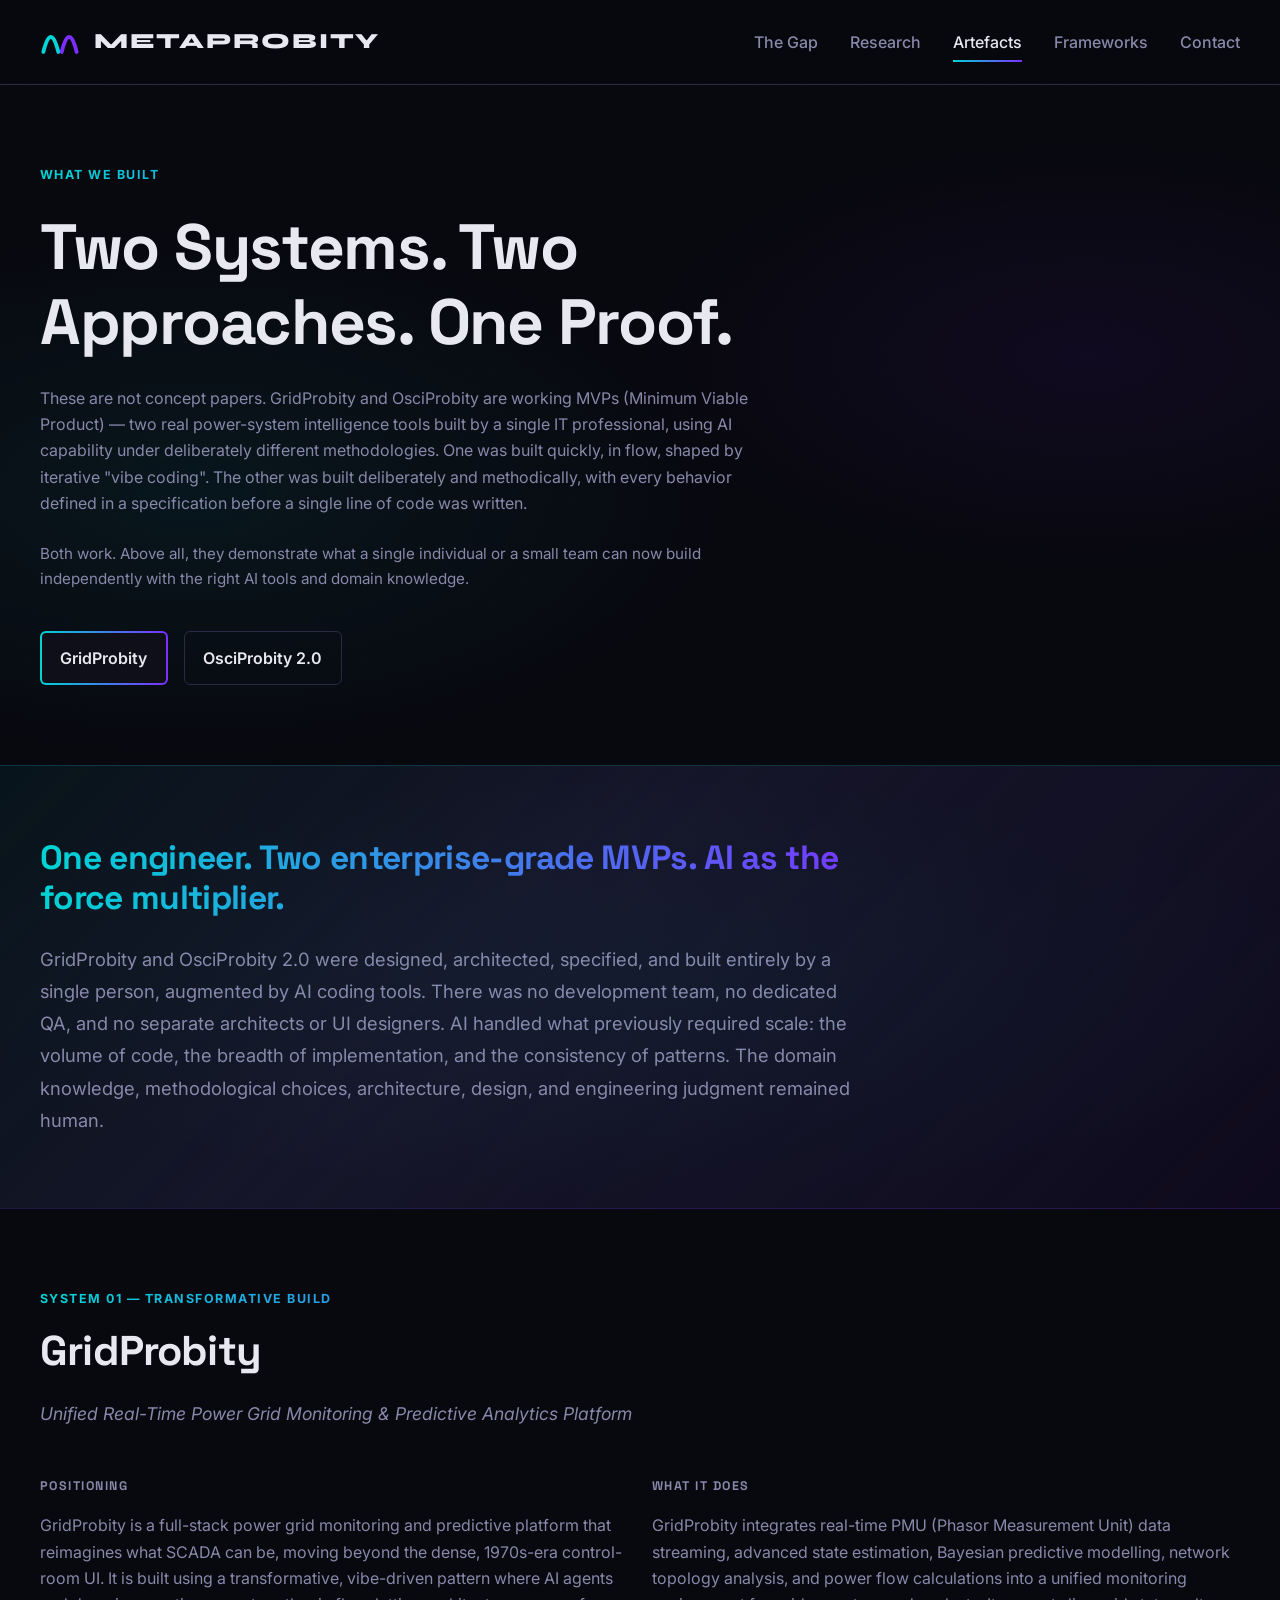
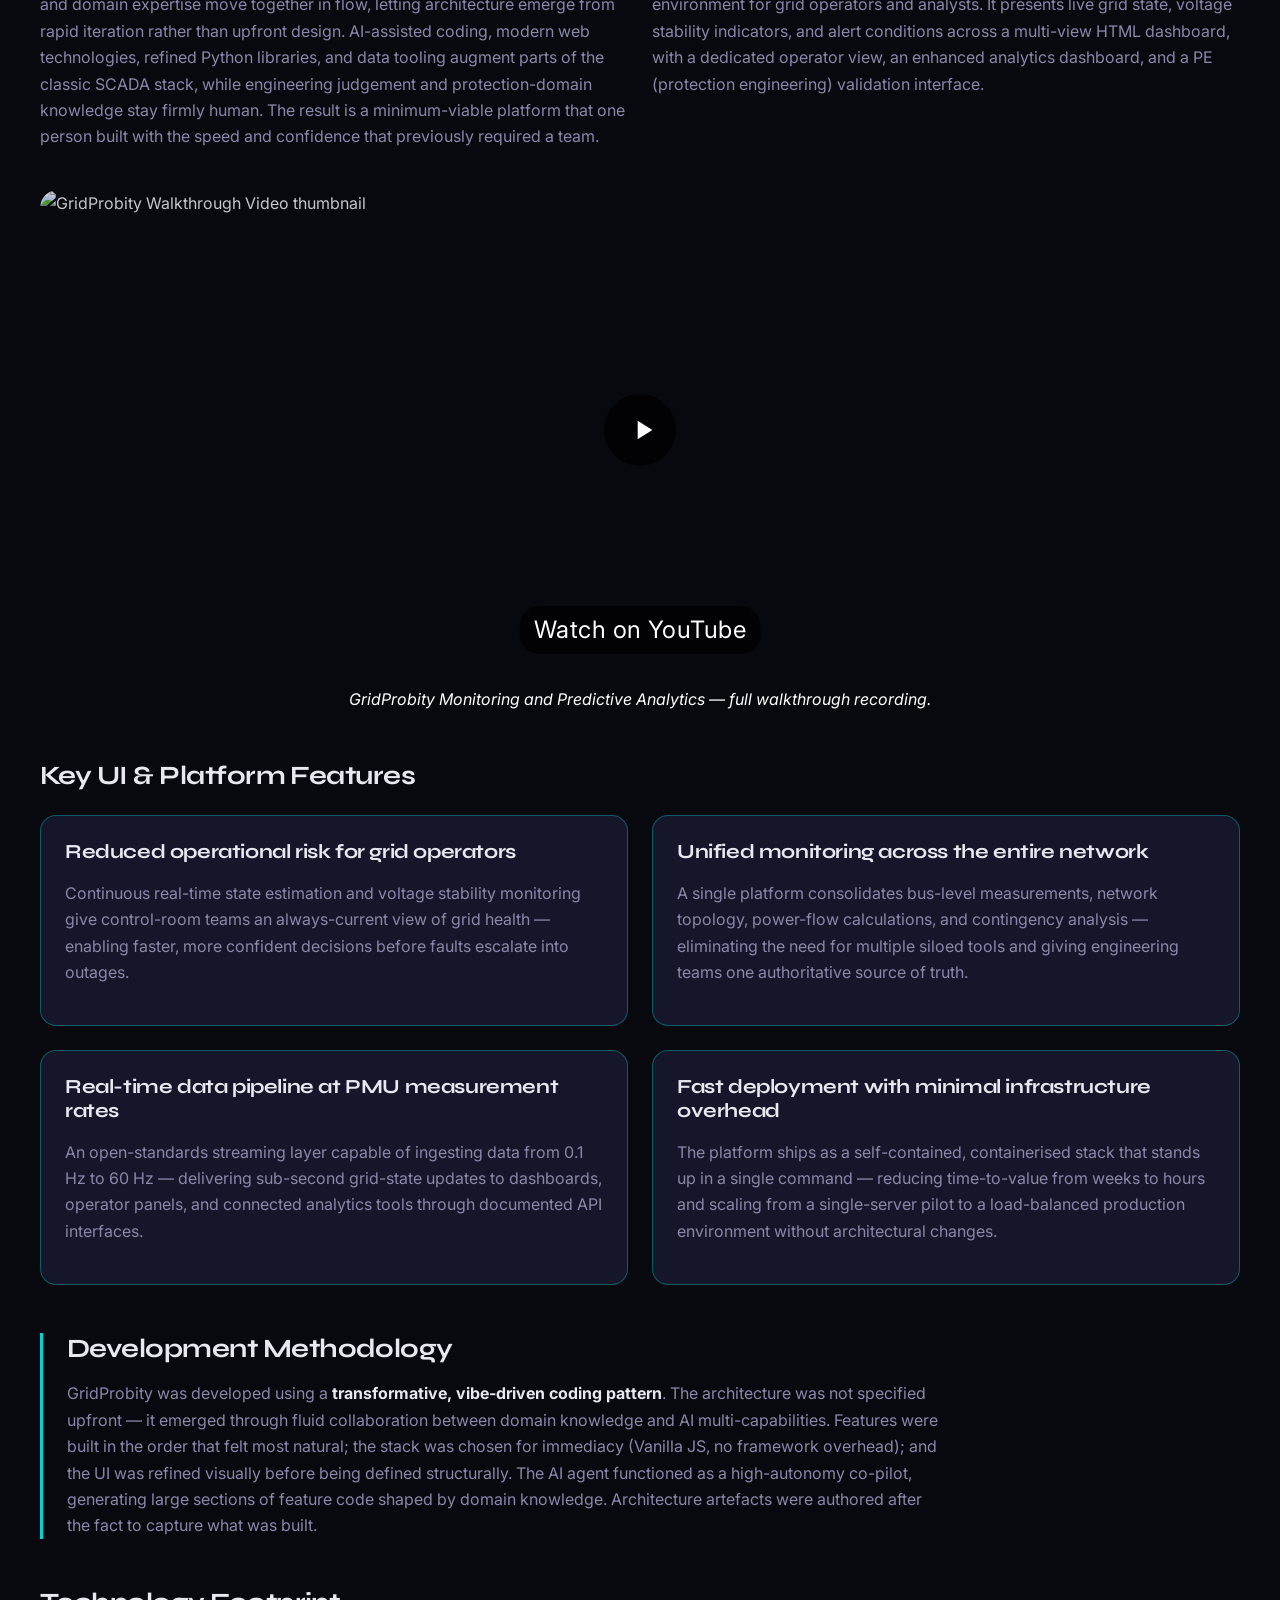
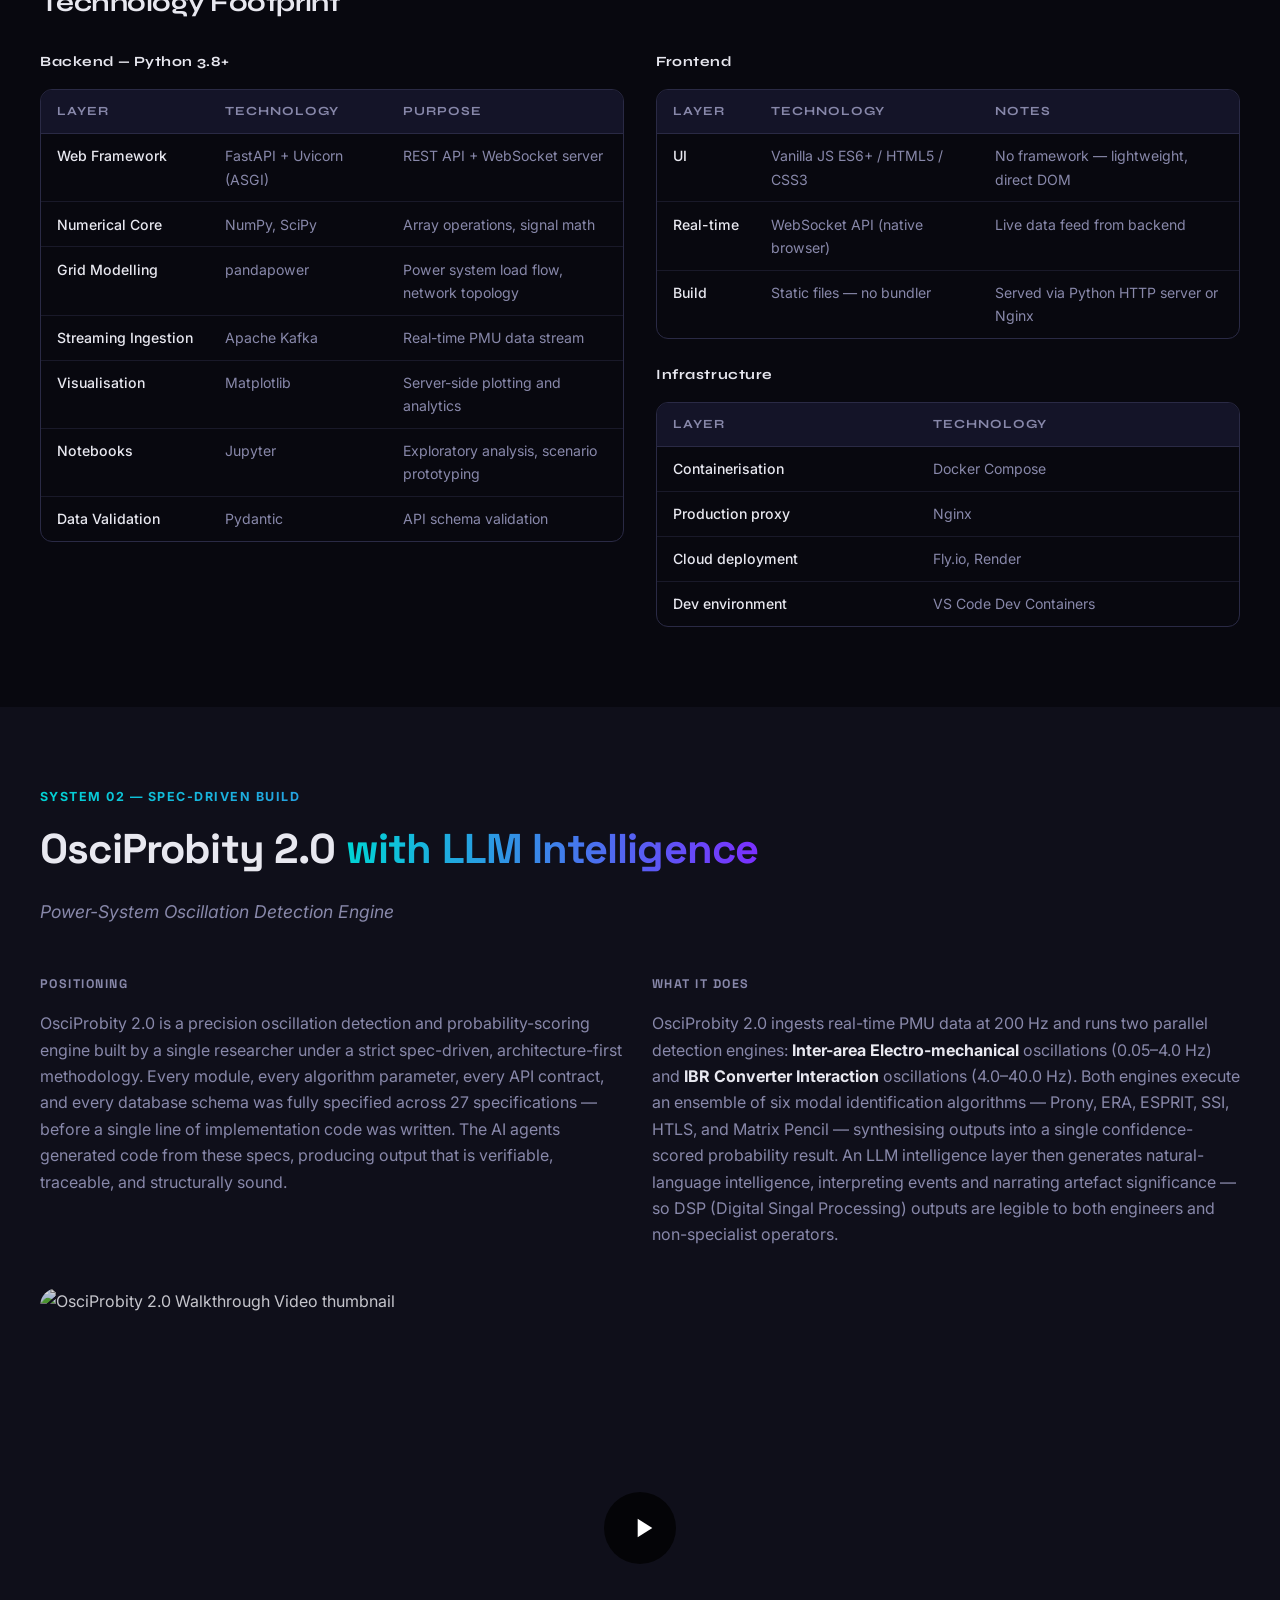
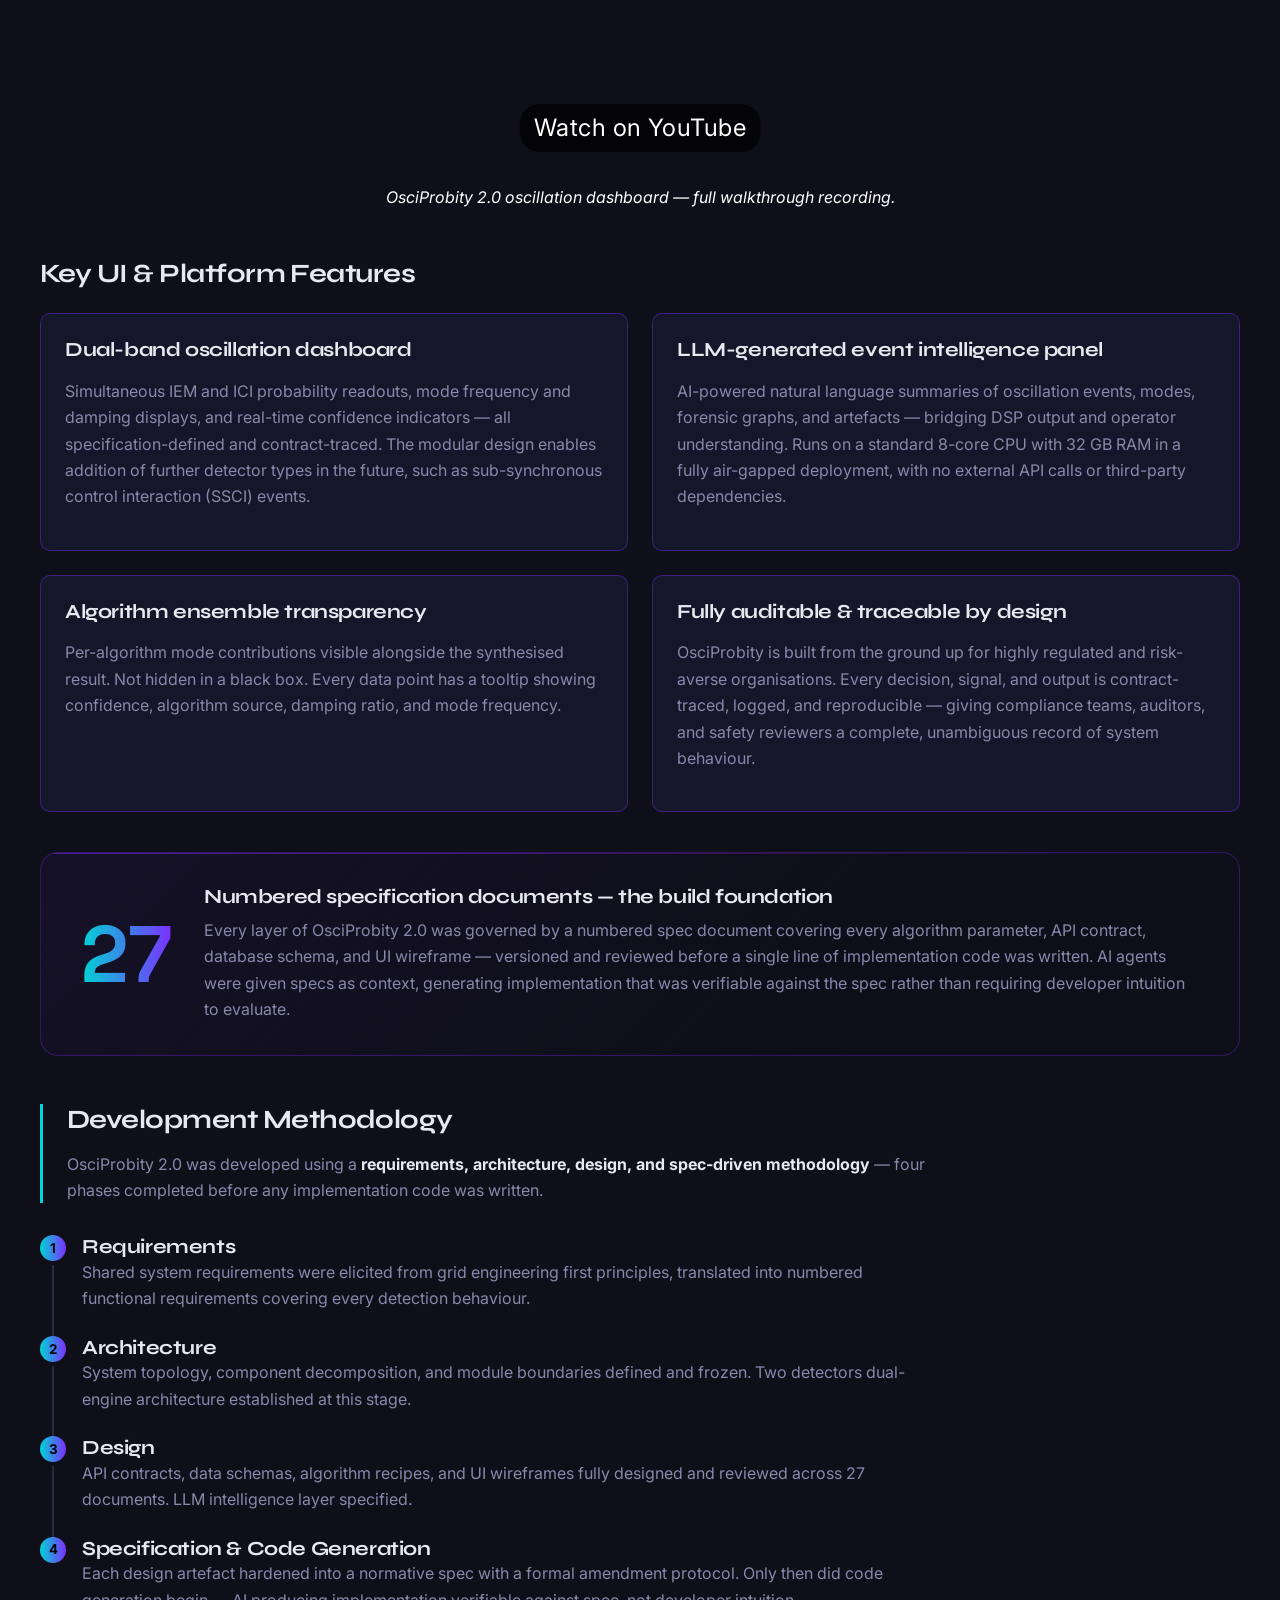
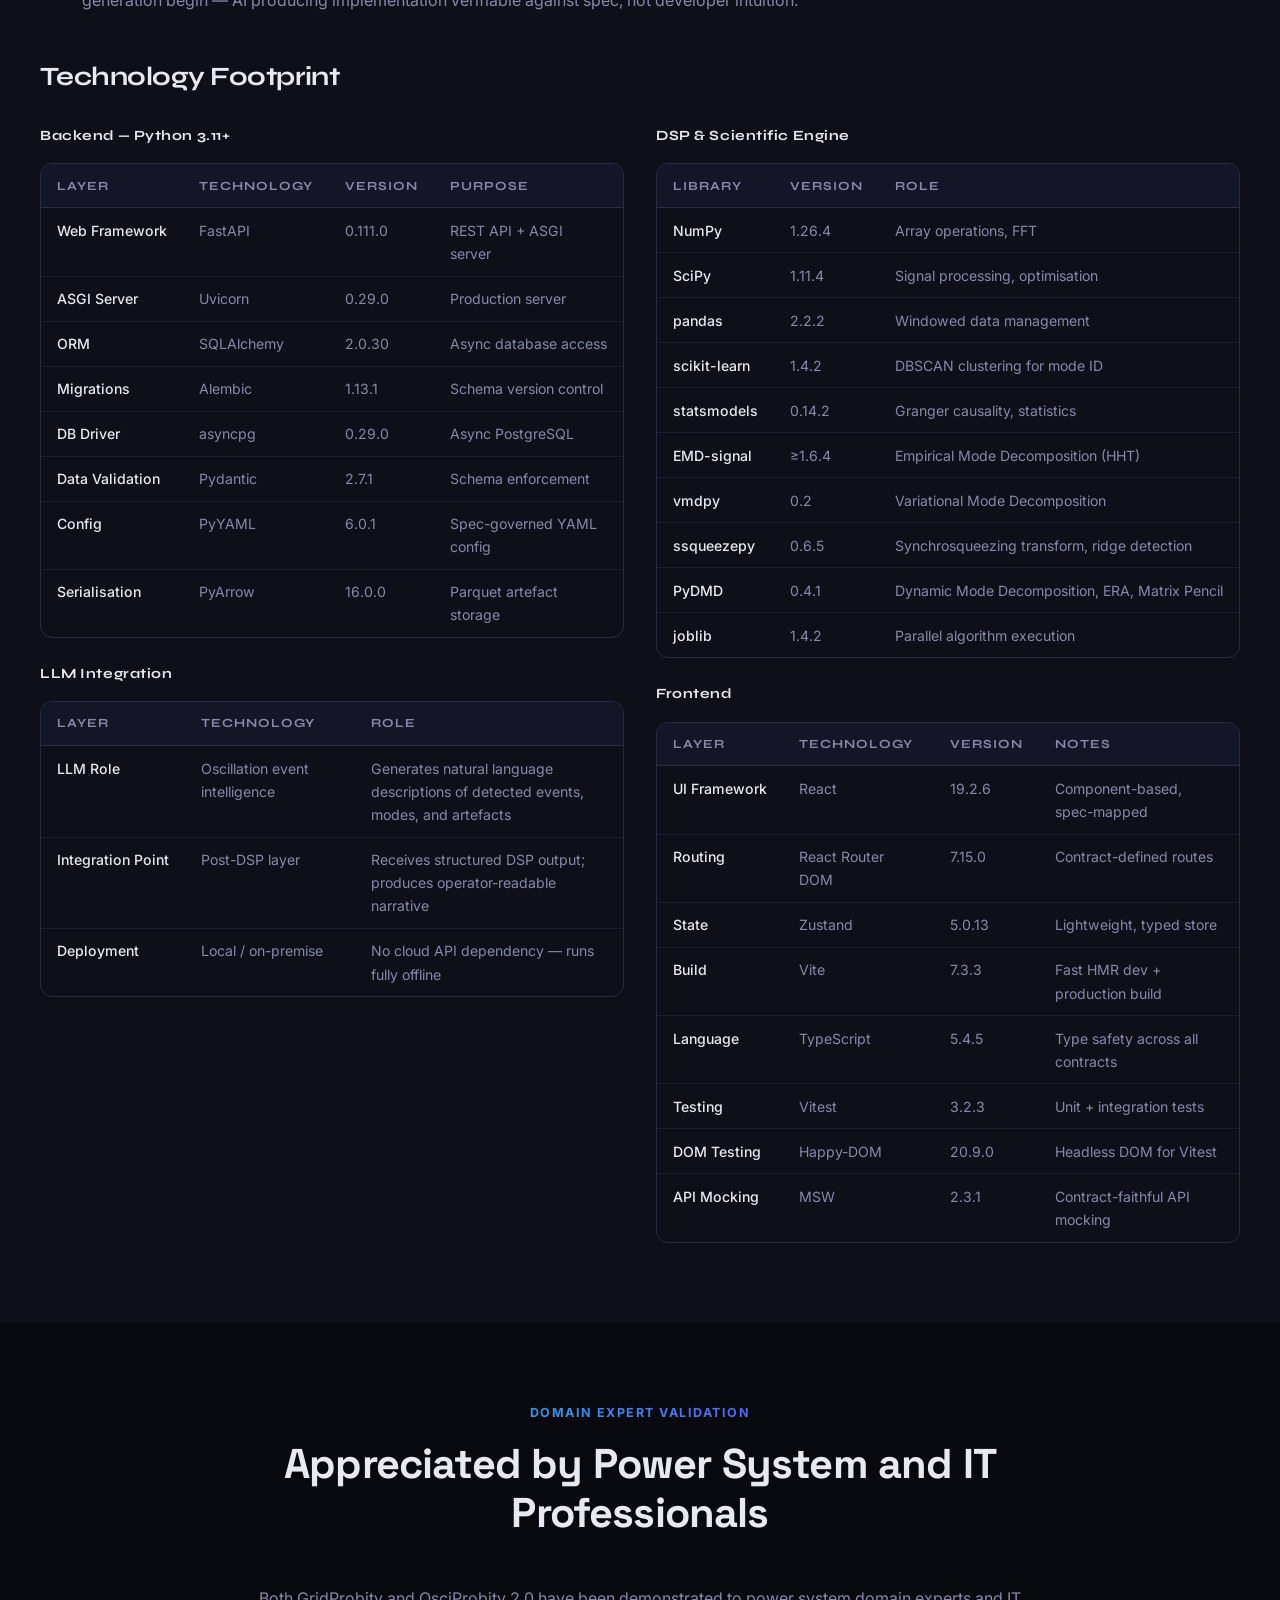
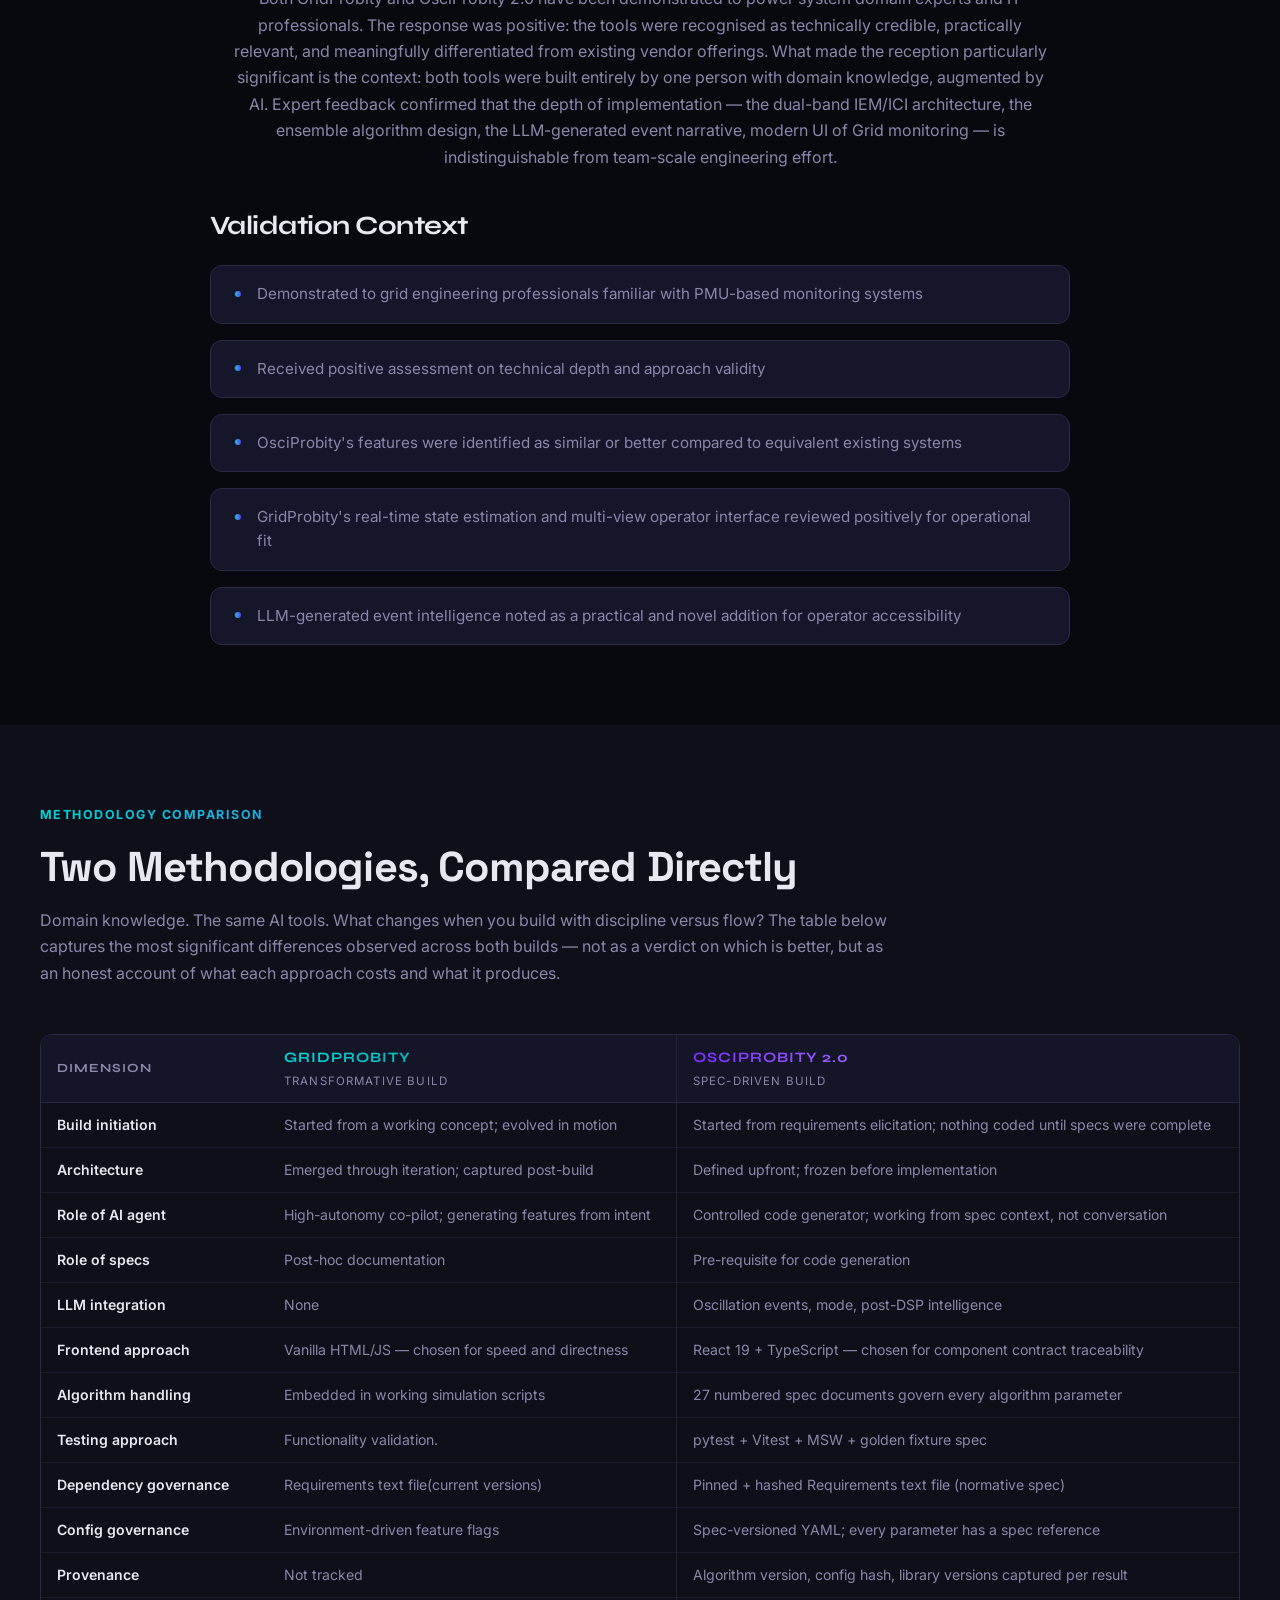
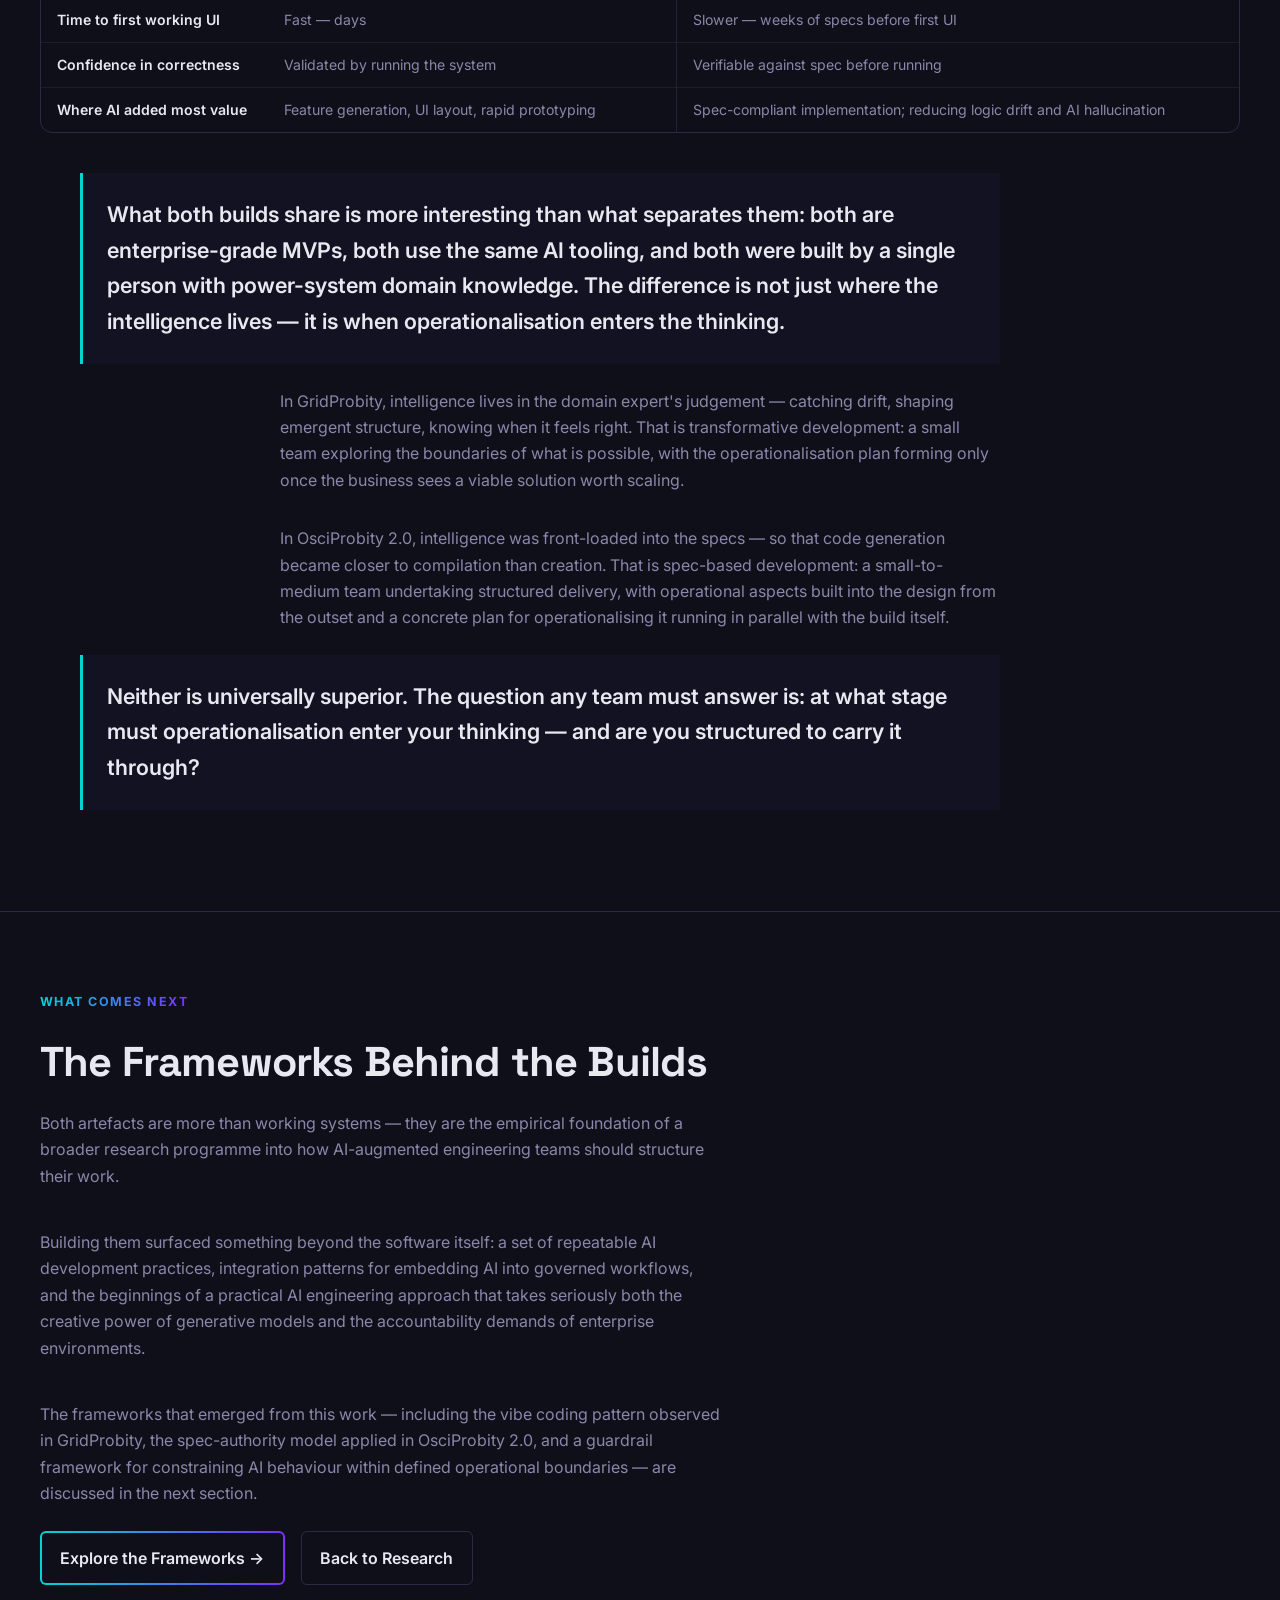
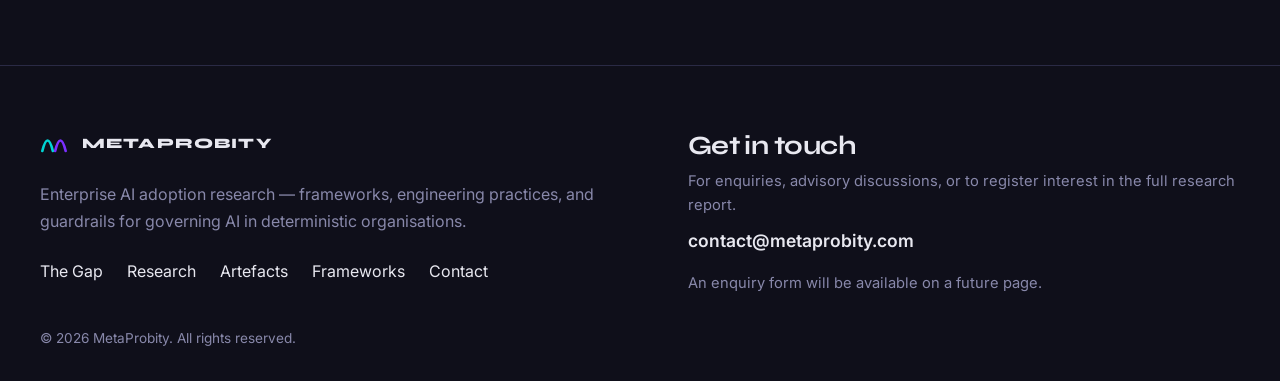
==== commit 6c14ff05: "Enhance content and fix UI visibility issues - Fix reveal animation fallback to ensure page content " ====
--- a/artefacts.html
+++ b/artefacts.html
@@ -121,9 +121,78 @@
         border-radius: var(--radius-lg);
       }
 
+      /* ─── YouTube thumbnail link ───────────────────────────────── */
+      .yt-thumbnail-link {
+        display: block;
+        position: relative;
+        width: 100%;
+        aspect-ratio: 16 / 9;
+        max-height: 480px;
+        border-radius: var(--radius-lg);
+        overflow: hidden;
+        text-decoration: none;
+        cursor: pointer;
+      }
+
+      .yt-thumbnail-link img {
+        width: 100%;
+        height: 100%;
+        object-fit: cover;
+        display: block;
+        filter: brightness(0.85);
+        transition: filter 0.3s ease;
+      }
+
+      .yt-thumbnail-link:hover img {
+        filter: brightness(1);
+      }
+
+      .yt-play-btn {
+        position: absolute;
+        top: 50%;
+        left: 50%;
+        transform: translate(-50%, -50%);
+        width: 72px;
+        height: 72px;
+        background: rgba(0, 0, 0, 0.75);
+        border-radius: 50%;
+        display: flex;
+        align-items: center;
+        justify-content: center;
+        transition: background 0.3s ease, transform 0.3s ease;
+        pointer-events: none;
+      }
+
+      .yt-thumbnail-link:hover .yt-play-btn {
+        background: #FF0000;
+        transform: translate(-50%, -50%) scale(1.1);
+      }
+
+      .yt-play-btn svg {
+        width: 32px;
+        height: 32px;
+        fill: #ffffff;
+        margin-left: 5px;
+      }
+
+      .yt-watch-label {
+        position: absolute;
+        bottom: 16px;
+        left: 50%;
+        transform: translateX(-50%);
+        background: rgba(0, 0, 0, 0.7);
+        color: #ffffff;
+        font-size: 1.5rem;
+        padding: 4px 14px;
+        border-radius: 20px;
+        white-space: nowrap;
+        pointer-events: none;
+        letter-spacing: 0.02em;
+      }
+
       .media-caption {
-        font-size: 0.85rem;
-        color: var(--color-text-muted);
+        font-size: 1.0rem;
+        color: #ffffff;
         text-align: center;
         margin-top: var(--space-2);
         font-style: italic;
@@ -464,11 +533,10 @@
             <span class="eyebrow">What we built</span>
             <h1>Two Systems. Two Approaches. One Proof.</h1>
             <p>
-              These are not concept papers. GridProbity and OsciProbity are working MVP (Minimum Viable Product) — two real power-system intelligence tools built by a single IT professional, using AI capability, under deliberately different methodologies. One was built fast, in flow, shaped by vibe coding and iteration. The other was built slowly, under discipline, with every behaviour defined in a spec before a line of code was written.
+              These are not concept papers. GridProbity and OsciProbity are working MVPs (Minimum Viable Product) — two real power-system intelligence tools built by a single IT professional, using AI capability under deliberately different methodologies. One was built quickly, in flow, shaped by iterative "vibe coding". The other was built deliberately and methodically, with every behavior defined in a specification before a single line of code was written.
             </p>
             <p class="hero-support">
-              Both work. What they demonstrate, above all, is what one person or small team with the right AI tools and domain knowledge can now build alone or with small team.
-            </p>
+              Both work. Above all, they demonstrate what a single individual or a small team can now build independently with the right AI tools and domain knowledge. </p>
             <div class="btn-row" style="margin-top: var(--space-2);">
               <a class="btn-primary" href="#gridprobity">GridProbity</a>
               <a class="btn-secondary" href="#osciprobity">OsciProbity 2.0</a>
@@ -484,7 +552,7 @@
         <div class="container">
           <p class="callout-band-headline">One engineer. Two enterprise-grade MVPs. AI as the force multiplier.</p>
           <p class="callout-band-body">
-            GridProbity and OsciProbity 2.0 were designed, architected, specified, and built entirely by a single person — augmented by AI coding tools. No development team. No dedicated QA. No separate architects or UI designers. AI handled what previously required scale: volume of code, breadth of implementation, and consistency of pattern. The domain knowledge, methodology choices, architecture, design and engineering judgment remained human.
+            GridProbity and OsciProbity 2.0 were designed, architected, specified, and built entirely by a single person, augmented by AI coding tools. There was no development team, no dedicated QA, and no separate architects or UI designers. AI handled what previously required scale: the volume of code, the breadth of implementation, and the consistency of patterns. The domain knowledge, methodological choices, architecture, design, and engineering judgment remained human.
           </p>
         </div>
       </div>
@@ -504,34 +572,24 @@
           <div class="two-col artefact-intro reveal">
             <div>
               <p class="artefact-sub-heading">Positioning</p>
-              <p>GridProbity is a full-stack power grid monitoring platform built using a transformative, vibe-driven development pattern — where AI agents and the domain expert move together in flow, letting the architecture emerge from rapid iteration rather than upfront design. The result is an enterprise-grade platform that one person built with the speed and confidence that previously required a team.</p>
+              <p>GridProbity is a full-stack power grid monitoring and predictive platform that reimagines what SCADA can be, moving beyond the dense, 1970s-era control-room UI. It is built using a transformative, vibe-driven pattern where AI agents and domain expertise move together in flow, letting architecture emerge from rapid iteration rather than upfront design. AI-assisted coding, modern web technologies, refined Python libraries, and data tooling augment parts of the classic SCADA stack, while engineering judgement and protection-domain knowledge stay firmly human. The result is a minimum-viable platform that one person built with the speed and confidence that previously required a team.</p>
             </div>
             <div>
               <p class="artefact-sub-heading">What It Does</p>
-              <p>GridProbity integrates real-time PMU (Phasor Measurement Unit) data streaming, Extended Kalman Filter (EKF) state estimation, Bayesian predictive model, network topology analysis, and power flow calculations into a unified monitoring environment for grid operators and analysts. It presents live grid state, voltage stability indicators, and alert conditions across a multi-view HTML dashboard — with a dedicated operator view, an enhanced analytics dashboard, and a PE (protection engineering) validation interface.</p>
+              <p>GridProbity integrates real-time PMU (Phasor Measurement Unit) data streaming, advanced state estimation, Bayesian predictive modelling, network topology analysis, and power flow calculations into a unified monitoring environment for grid operators and analysts. It presents live grid state, voltage stability indicators, and alert conditions across a multi-view HTML dashboard, with a dedicated operator view, an enhanced analytics dashboard, and a PE (protection engineering) validation interface.</p>
             </div>
           </div>
 
           <!-- Video Placeholder -->
           <div class="reveal" style="margin-top: var(--space-5);">
-            <div class="placeholder-media artefact-video-placeholder" aria-label="GridProbity walkthrough video — coming soon">
-              <svg viewBox="0 0 800 450" xmlns="http://www.w3.org/2000/svg" aria-hidden="true">
-                <rect width="800" height="450" fill="#0a0a14"/>
-                <line x1="0" y1="0" x2="800" y2="0" stroke="#2a2a45" stroke-width="1"/>
-                <line x1="0" y1="449" x2="800" y2="449" stroke="#2a2a45" stroke-width="1"/>
-                <!-- Decorative waveform suggesting real-time data -->
-                <path d="M40 280 C80 200, 120 320, 160 240 C200 160, 240 300, 280 220 C320 140, 360 280, 400 200 C440 120, 480 260, 520 180 C560 100, 600 260, 640 200 C680 140, 720 240, 760 180" stroke="rgba(0,212,212,0.2)" stroke-width="2" fill="none"/>
-                <path d="M40 300 C80 260, 120 340, 160 280 C200 220, 240 320, 280 260 C320 200, 360 300, 400 240 C440 180, 480 280, 520 220 C560 160, 600 280, 640 220 C680 160, 720 260, 760 200" stroke="rgba(0,212,212,0.1)" stroke-width="1.5" fill="none"/>
-                <!-- Play button -->
-                <circle cx="400" cy="200" r="42" fill="none" stroke="rgba(0,212,212,0.35)" stroke-width="2"/>
-                <circle cx="400" cy="200" r="28" fill="rgba(0,212,212,0.06)"/>
-                <polygon points="391,188 391,212 417,200" fill="rgba(0,212,212,0.55)"/>
-                <!-- Caption -->
-                <text x="400" y="270" font-family="Inter, sans-serif" font-size="13" fill="#8888aa" text-anchor="middle" letter-spacing="0.05em">GRIDPROBITY — WALKTHROUGH VIDEO</text>
-                <text x="400" y="292" font-family="Inter, sans-serif" font-size="11" fill="#555570" text-anchor="middle">Recorded demonstration to be embedded here</text>
-              </svg>
-            </div>
-            <p class="media-caption">GridProbity live dashboard — full walkthrough recording coming soon.</p>
+            <a class="yt-thumbnail-link" href="https://www.youtube.com/watch?v=DsgBleGQaXw" target="_blank" rel="noopener noreferrer" aria-label="Watch GridProbity Walkthrough Video on YouTube">
+              <img src="https://img.youtube.com/vi/DsgBleGQaXw/hqdefault.jpg" alt="GridProbity Walkthrough Video thumbnail" loading="lazy">
+              <span class="yt-play-btn" aria-hidden="true">
+                <svg viewBox="0 0 24 24" xmlns="http://www.w3.org/2000/svg"><path d="M8 5v14l11-7z"/></svg>
+              </span>
+              <span class="yt-watch-label">Watch on YouTube</span>
+            </a>
+            <p class="media-caption">GridProbity Monitoring and Predictive Analytics — full walkthrough recording.</p>
           </div>
 
           <!-- Key UI Features -->
@@ -539,20 +597,20 @@
             <h3 style="margin-bottom: var(--space-3);">Key UI &amp; Platform Features</h3>
             <div class="feature-grid two">
               <article class="feature-card transformative">
-                <h4>Live dashboard with real-time updates</h4>
-                <p>Grid state refreshed at 30 Hz PMU data rate, with animated KPI indicators and alert management delivered over WebSocket.</p>
+                <h4>Reduced operational risk for grid operators</h4>
+                <p>Continuous real-time state estimation and voltage stability monitoring give control-room teams an always-current view of grid health — enabling faster, more confident decisions before faults escalate into outages.</p>
               </article>
               <article class="feature-card transformative">
-                <h4>Operator control panel</h4>
-                <p>Purpose-built <code>operator.html</code> view with a control-room layout and action-oriented interface purpose-built for grid operators.</p>
+                <h4>Unified monitoring across the entire network</h4>
+                <p>A single platform consolidates bus-level measurements, network topology, power-flow calculations, and contingency analysis — eliminating the need for multiple siloed tools and giving engineering teams one authoritative source of truth.</p>
               </article>
               <article class="feature-card transformative">
-                <h4>PE Validation interface</h4>
-                <p>Dedicated <code>validation.html</code> for protection engineering scenario testing and replay — a separate experience surface for the PE discipline.</p>
+                <h4>Real-time data pipeline at PMU measurement rates</h4>
+                <p>An open-standards streaming layer capable of ingesting data from 0.1 Hz to 60 Hz — delivering sub-second grid-state updates to dashboards, operator panels, and connected analytics tools through documented API interfaces.</p>
               </article>
               <article class="feature-card transformative">
-                <h4>Interactive network visualisation</h4>
-                <p>Topology-aware grid map with node and branch state overlays. Five distinct experience surfaces served via Nginx, with responsive mobile-first CSS.</p>
+                <h4>Fast deployment with minimal infrastructure overhead</h4>
+                <p>The platform ships as a self-contained, containerised stack that stands up in a single command — reducing time-to-value from weeks to hours and scaling from a single-server pilot to a load-balanced production environment without architectural changes.</p>
               </article>
             </div>
           </div>
@@ -648,24 +706,14 @@
 
           <!-- Video Placeholder -->
           <div class="reveal" style="margin-top: var(--space-5);">
-            <div class="placeholder-media artefact-video-placeholder" aria-label="OsciProbity 2.0 walkthrough video — coming soon">
-              <svg viewBox="0 0 800 450" xmlns="http://www.w3.org/2000/svg" aria-hidden="true">
-                <rect width="800" height="450" fill="#0a0a14"/>
-                <line x1="0" y1="0" x2="800" y2="0" stroke="#2a2a45" stroke-width="1"/>
-                <line x1="0" y1="449" x2="800" y2="449" stroke="#2a2a45" stroke-width="1"/>
-                <!-- Decorative probability waveform -->
-                <path d="M40 300 C80 280, 120 220, 160 260 C200 300, 240 180, 280 220 C320 260, 360 160, 400 200 C440 240, 480 140, 520 180 C560 220, 600 160, 640 200 C680 240, 720 180, 760 220" stroke="rgba(123,47,255,0.22)" stroke-width="2" fill="none"/>
-                <path d="M40 320 C80 300, 120 260, 160 290 C200 320, 240 240, 280 270 C320 300, 360 220, 400 250 C440 280, 480 200, 520 230 C560 260, 600 200, 640 230 C680 260, 720 210, 760 240" stroke="rgba(123,47,255,0.1)" stroke-width="1.5" fill="none"/>
-                <!-- Play button -->
-                <circle cx="400" cy="200" r="42" fill="none" stroke="rgba(123,47,255,0.35)" stroke-width="2"/>
-                <circle cx="400" cy="200" r="28" fill="rgba(123,47,255,0.06)"/>
-                <polygon points="391,188 391,212 417,200" fill="rgba(123,47,255,0.55)"/>
-                <!-- Caption -->
-                <text x="400" y="270" font-family="Inter, sans-serif" font-size="13" fill="#8888aa" text-anchor="middle" letter-spacing="0.05em">OSCIPROBITY 2.0 — WALKTHROUGH VIDEO</text>
-                <text x="400" y="292" font-family="Inter, sans-serif" font-size="11" fill="#555570" text-anchor="middle">Recorded demonstration to be embedded here</text>
-              </svg>
-            </div>
-            <p class="media-caption">OsciProbity 2.0 oscillation dashboard — full walkthrough recording coming soon.</p>
+            <a class="yt-thumbnail-link" href="https://www.youtube.com/watch?v=2-fvW1ii6kM" target="_blank" rel="noopener noreferrer" aria-label="Watch OsciProbity 2.0 Walkthrough Video on YouTube">
+              <img src="https://img.youtube.com/vi/2-fvW1ii6kM/maxresdefault.jpg" alt="OsciProbity 2.0 Walkthrough Video thumbnail" loading="lazy">
+              <span class="yt-play-btn" aria-hidden="true">
+                <svg viewBox="0 0 24 24" xmlns="http://www.w3.org/2000/svg"><path d="M8 5v14l11-7z"/></svg>
+              </span>
+              <span class="yt-watch-label">Watch on YouTube</span>
+            </a>
+            <p class="media-caption">OsciProbity 2.0 oscillation dashboard — full walkthrough recording.</p>
           </div>
 
           <!-- Key UI Features -->
@@ -674,11 +722,11 @@
             <div class="feature-grid two">
               <article class="feature-card improvement">
                 <h4>Dual-band oscillation dashboard</h4>
-                <p>Simultaneous OPIEM and OPICI probability readouts, mode frequency and damping displays, real-time confidence indicators — all spec-defined and contract-traced. Modular design enables addition of more detectors in future.</p>
+                <p>Simultaneous IEM and ICI probability readouts, mode frequency and damping displays, and real-time confidence indicators — all specification-defined and contract-traced. The modular design enables addition of further detector types in the future, such as sub-synchronous control interaction (SSCI) events.</p>
               </article>
               <article class="feature-card improvement">
                 <h4>LLM-generated event intelligence panel</h4>
-                <p>AI powered natural language summaries of oscillation events, modes, and artefacts — bridging DSP output and operator understanding. Running in air-tight design on 8-core CPU. No API cost, no external dependency.</p>
+                <p>AI-powered natural language summaries of oscillation events, modes, forensic graphs, and artefacts — bridging DSP output and operator understanding. Runs on a standard 8-core CPU with 32 GB RAM in a fully air-gapped deployment, with no external API calls or third-party dependencies.</p>
               </article>
               <article class="feature-card improvement">
                 <h4>Algorithm ensemble transparency</h4>
@@ -715,7 +763,7 @@
               <span class="dsrm-step-number">1</span>
               <div>
                 <h4>Requirements</h4>
-                <p>Shared domain requirements were elicited from grid engineering first principles, translated into numbered functional requirements covering every detection behaviour.</p>
+                <p>Shared system requirements were elicited from grid engineering first principles, translated into numbered functional requirements covering every detection behaviour.</p>
               </div>
             </article>
             <article class="dsrm-step">
@@ -765,14 +813,13 @@
                   </table>
                 </div>
 
-                <p class="tech-table-label" style="margin-top: var(--space-3);">Open LLM Integration</p>
+                <p class="tech-table-label" style="margin-top: var(--space-3);">LLM Integration</p>
                 <div class="table-scroll">
                   <table class="tech-table">
                     <thead>
                       <tr><th>Layer</th><th>Technology</th><th>Role</th></tr>
                     </thead>
                     <tbody>
-                      <tr><td>LLM Runtime</td><td>Ollama (local)</td><td>Hosts and serves the open-weight model on-device</td></tr>
                       <tr><td>LLM Role</td><td>Oscillation event intelligence</td><td>Generates natural language descriptions of detected events, modes, and artefacts</td></tr>
                       <tr><td>Integration Point</td><td>Post-DSP layer</td><td>Receives structured DSP output; produces operator-readable narrative</td></tr>
                       <tr><td>Deployment</td><td>Local / on-premise</td><td>No cloud API dependency — runs fully offline</td></tr>
@@ -836,18 +883,14 @@
 
           <div class="section-intro center-block reveal" style="text-align: center;">
             <span class="eyebrow">Domain Expert Validation</span>
-            <h2>Tested by Power System Professionals</h2>
+            <h2>Appreciated by Power System and IT Professionals</h2>
           </div>
 
           <p class="reveal" style="max-width: 820px; margin-inline: auto; text-align: center; margin-bottom: var(--space-2);">
-            Both GridProbity and OsciProbity 2.0 have been demonstrated to power system domain experts. The response was positive: the tools were recognised as technically credible, practically relevant, and meaningfully differentiated from existing vendor offerings. What made the reception particularly significant is the context: both tools were built entirely by one person with domain knowledge, augmented by AI. Expert feedback confirmed that the depth of implementation — the dual-band OPIEM/OPICI architecture, the ensemble algorithm design, the LLM-generated event narrative — is indistinguishable from team-scale engineering effort.
+            Both GridProbity and OsciProbity 2.0 have been demonstrated to power system domain experts and IT professionals. The response was positive: the tools were recognised as technically credible, practically relevant, and meaningfully differentiated from existing vendor offerings. What made the reception particularly significant is the context: both tools were built entirely by one person with domain knowledge, augmented by AI. Expert feedback confirmed that the depth of implementation — the dual-band IEM/ICI architecture, the ensemble algorithm design, the LLM-generated event narrative, modern UI of Grid monitoring — is indistinguishable from team-scale engineering effort.
           </p>
 
-          <!-- Testimonial placeholder -->
-          <div class="testimonial-placeholder reveal" aria-label="Expert testimonials placeholder">
-            <p class="testimonial-placeholder-label">Expert testimonials — one or two attributed quotes from domain reviewers will be inserted here once confirmed</p>
-          </div>
-
+         
           <!-- Validation context -->
           <div class="validation-context reveal">
             <h3>Validation Context</h3>
@@ -856,7 +899,7 @@
               <li>Received positive assessment on technical depth and approach validity</li>
               <li>OsciProbity's features were identified as similar or better compared to equivalent existing systems</li>
               <li>GridProbity's real-time state estimation and multi-view operator interface reviewed positively for operational fit</li>
-              <li>LLM-generated event intelligence (Ollama integration) noted as a practical and novel addition for operator accessibility</li>
+              <li>LLM-generated event intelligence noted as a practical and novel addition for operator accessibility</li>
             </ul>
           </div>
 
@@ -872,7 +915,7 @@
           <div class="section-intro reveal">
             <span class="eyebrow">Methodology comparison</span>
             <h2>Two Methodologies, Compared Directly</h2>
-            <p>One domain expert. The same AI tools. What changes when you build with discipline versus flow? The table below captures the most significant differences observed across both builds — not as a verdict on which is better, but as an honest account of what each approach costs and what it produces.</p>
+            <p>Domain knowledge. The same AI tools. What changes when you build with discipline versus flow? The table below captures the most significant differences observed across both builds — not as a verdict on which is better, but as an honest account of what each approach costs and what it produces.</p>
           </div>
 
           <div class="table-scroll reveal">
@@ -914,7 +957,7 @@
                 <tr>
                   <td>LLM integration</td>
                   <td>None</td>
-                  <td>Ollama (local) — post-DSP event intelligence</td>
+                  <td>Oscillation events, mode, post-DSP intelligence</td>
                 </tr>
                 <tr>
                   <td>Frontend approach</td>
@@ -928,17 +971,17 @@
                 </tr>
                 <tr>
                   <td>Testing approach</td>
-                  <td><code>validation_comprehensive.py</code>, <code>validation_final.py</code></td>
+                  <td>Functionality validation.</td>
                   <td>pytest + Vitest + MSW + golden fixture spec</td>
                 </tr>
                 <tr>
                   <td>Dependency governance</td>
-                  <td><code>requirements.txt</code> (current versions)</td>
-                  <td>Pinned + hashed <code>requirements.txt</code> (normative spec)</td>
+                  <td>Requirements text file(current versions)</td>
+                  <td>Pinned + hashed Requirements text file (normative spec)</td>
                 </tr>
                 <tr>
                   <td>Config governance</td>
-                  <td><code>.env</code>-driven feature flags</td>
+                  <td>Environment-driven feature flags</td>
                   <td>Spec-versioned YAML; every parameter has a spec reference</td>
                 </tr>
                 <tr>
@@ -966,93 +1009,21 @@
           </div>
 
           <blockquote class="pull-quote reveal" style="margin-top: var(--space-5); max-width: 920px;">
-            What both builds share is more interesting than what separates them: both are enterprise-grade, both use the same AI tooling, and both were built by a single person with power-system domain knowledge — no team, no sprint planning, no architecture review board. The difference is where the intelligence lives. In GridProbity, intelligence lives in the domain expert's judgement — catching drift, shaping emergent structure, knowing when it feels right. In OsciProbity 2.0, intelligence was front-loaded into the specs — so that code generation became closer to compilation than creation. Neither is universally superior. The question any team must answer is: what kind of risk can you tolerate, at which stage?
+            What both builds share is more interesting than what separates them: both are enterprise-grade MVPs, both use the same AI tooling, and both were built by a single person with power-system domain knowledge. The difference is not just where the intelligence lives — it is when operationalisation enters the thinking.
           </blockquote>
 
-        </div>
-      </section>
-
-      <!-- ═══════════════════════════════════════════════════════════
-           SECTION 6 — Combined Technology Footprint
-      ══════════════════════════════════════════════════════════════ -->
-      <section>
-        <div class="container">
-
-          <div class="section-intro reveal">
-            <span class="eyebrow">Combined stack</span>
-            <h2>Full Technology Footprint</h2>
-            <p>Combined technology stack across both artefacts — organised by category.</p>
-          </div>
-
-          <div class="table-scroll reveal">
-            <table class="tech-table footprint-table">
-              <thead>
-                <tr>
-                  <th style="width: 200px;">Category</th>
-                  <th>Technology</th>
-                  <th class="text-center" style="width: 140px;"><span class="col-label--cyan">GridProbity</span></th>
-                  <th class="text-center" style="width: 140px;"><span class="col-label--purple">OsciProbity 2.0</span></th>
-                </tr>
-              </thead>
-              <tbody>
-                <tr class="group-row"><td colspan="4">AI Tooling</td></tr>
-                <tr><td></td><td>AI coding agent (LLM-based)</td><td class="text-center check">✓</td><td class="text-center check">✓</td></tr>
-                <tr><td></td><td>AI in-editor assistant</td><td class="text-center check">✓</td><td class="text-center check">✓</td></tr>
-                <tr><td></td><td>Ollama (local, on-premise open LLM)</td><td class="text-center dash">—</td><td class="text-center check">✓</td></tr>
-
-                <tr class="group-row"><td colspan="4">Backend Language</td></tr>
-                <tr><td></td><td>Python 3.8+</td><td class="text-center check">✓</td><td class="text-center dash">—</td></tr>
-                <tr><td></td><td>Python 3.11+</td><td class="text-center dash">—</td><td class="text-center check">✓</td></tr>
-
-                <tr class="group-row"><td colspan="4">Web Framework &amp; Validation</td></tr>
-                <tr><td></td><td>FastAPI + Uvicorn</td><td class="text-center check">✓</td><td class="text-center check">✓</td></tr>
-                <tr><td></td><td>Pydantic</td><td class="text-center check">✓</td><td class="text-center check">✓</td></tr>
-
-                <tr class="group-row"><td colspan="4">Numerical &amp; Grid Modelling</td></tr>
-                <tr><td></td><td>NumPy / SciPy</td><td class="text-center check">✓</td><td class="text-center check">✓</td></tr>
-                <tr><td></td><td>pandapower</td><td class="text-center check">✓</td><td class="text-center dash">—</td></tr>
-                <tr><td></td><td>Apache Kafka (streaming ingestion)</td><td class="text-center check">✓</td><td class="text-center dash">—</td></tr>
-                <tr><td></td><td>Extended Kalman Filter (state estimation)</td><td class="text-center check">✓</td><td class="text-center dash">—</td></tr>
-                <tr><td></td><td>Matplotlib</td><td class="text-center check">✓</td><td class="text-center dash">—</td></tr>
-                <tr><td></td><td>Jupyter</td><td class="text-center check">✓</td><td class="text-center dash">—</td></tr>
-
-                <tr class="group-row"><td colspan="4">DSP &amp; Signal Processing</td></tr>
-                <tr><td></td><td>EMD-signal (EMD/HHT)</td><td class="text-center dash">—</td><td class="text-center check">✓</td></tr>
-                <tr><td></td><td>vmdpy (VMD)</td><td class="text-center dash">—</td><td class="text-center check">✓</td></tr>
-                <tr><td></td><td>ssqueezepy (synchrosqueezing)</td><td class="text-center dash">—</td><td class="text-center check">✓</td></tr>
-                <tr><td></td><td>PyDMD (DMD, ERA, Matrix Pencil)</td><td class="text-center dash">—</td><td class="text-center check">✓</td></tr>
-                <tr><td></td><td>scikit-learn (DBSCAN clustering)</td><td class="text-center dash">—</td><td class="text-center check">✓</td></tr>
-                <tr><td></td><td>statsmodels (Granger causality)</td><td class="text-center dash">—</td><td class="text-center check">✓</td></tr>
-                <tr><td></td><td>pandas (windowed data management)</td><td class="text-center dash">—</td><td class="text-center check">✓</td></tr>
-                <tr><td></td><td>joblib (parallel execution)</td><td class="text-center dash">—</td><td class="text-center check">✓</td></tr>
-
-                <tr class="group-row"><td colspan="4">Database</td></tr>
-                <tr><td></td><td>SQLAlchemy 2.0 + asyncpg</td><td class="text-center dash">—</td><td class="text-center check">✓</td></tr>
-                <tr><td></td><td>Alembic (migrations)</td><td class="text-center dash">—</td><td class="text-center check">✓</td></tr>
-                <tr><td></td><td>PyArrow / Parquet (serialisation)</td><td class="text-center dash">—</td><td class="text-center check">✓</td></tr>
-
-                <tr class="group-row"><td colspan="4">Frontend</td></tr>
-                <tr><td></td><td>Vanilla JS / HTML5 / CSS3</td><td class="text-center check">✓</td><td class="text-center dash">—</td></tr>
-                <tr><td></td><td>React 19 + TypeScript</td><td class="text-center dash">—</td><td class="text-center check">✓</td></tr>
-                <tr><td></td><td>Zustand 5 (state management)</td><td class="text-center dash">—</td><td class="text-center check">✓</td></tr>
-                <tr><td></td><td>Vite 7 (build tooling)</td><td class="text-center dash">—</td><td class="text-center check">✓</td></tr>
-                <tr><td></td><td>Vitest + MSW (frontend testing)</td><td class="text-center dash">—</td><td class="text-center check">✓</td></tr>
-
-                <tr class="group-row"><td colspan="4">Testing</td></tr>
-                <tr><td></td><td>pytest + pytest-cov</td><td class="text-center check">✓</td><td class="text-center check">✓</td></tr>
-
-                <tr class="group-row"><td colspan="4">Infrastructure</td></tr>
-                <tr><td></td><td>Docker / Docker Compose</td><td class="text-center check">✓</td><td class="text-center dash">—</td></tr>
-                <tr><td></td><td>Nginx</td><td class="text-center check">✓</td><td class="text-center dash">—</td></tr>
-                <tr><td></td><td>Fly.io / Render (cloud PaaS)</td><td class="text-center check">✓</td><td class="text-center dash">—</td></tr>
-                <tr><td></td><td>VS Code Dev Containers</td><td class="text-center check">✓</td><td class="text-center check">✓</td></tr>
-
-                <tr class="group-row"><td colspan="4">Configuration &amp; Governance</td></tr>
-                <tr><td></td><td>Spec-versioned YAML config</td><td class="text-center dash">—</td><td class="text-center check">✓</td></tr>
-                <tr><td></td><td>.env feature flags</td><td class="text-center check">✓</td><td class="text-center dash">—</td></tr>
-              </tbody>
-            </table>
-          </div>
+          <div class="center-block reveal" style="margin-top: var(--space-3);">
+            <p>
+              In GridProbity, intelligence lives in the domain expert's judgement — catching drift, shaping emergent structure, knowing when it feels right. That is transformative development: a small team exploring the boundaries of what is possible, with the operationalisation plan forming only once the business sees a viable solution worth scaling.
+            </p>
+            <p style="margin-top: var(--space-2);">
+              In OsciProbity 2.0, intelligence was front-loaded into the specs — so that code generation became closer to compilation than creation. That is spec-based development: a small-to-medium team undertaking structured delivery, with operational aspects built into the design from the outset and a concrete plan for operationalising it running in parallel with the build itself.
+            </p>
+          </div>
+
+          <blockquote class="pull-quote reveal" style="margin-top: var(--space-3); max-width: 920px;">
+            Neither is universally superior. The question any team must answer is: at what stage must operationalisation enter your thinking — and are you structured to carry it through?
+          </blockquote>
 
         </div>
       </section>
@@ -1064,7 +1035,9 @@
         <div class="container cta-block reveal">
           <span class="eyebrow">What comes next</span>
           <h2>The Frameworks Behind the Builds</h2>
-          <p style="max-width: 680px;">Both artefacts are expressions of a broader research programme into how AI-augmented engineering teams should structure their work. The frameworks that shaped these methodologies — including the vibe coding pattern used in GridProbity and the spec-authority matrix used in OsciProbity 2.0 — are discussed in the next section.</p>
+          <p style="max-width: 680px;">Both artefacts are more than working systems — they are the empirical foundation of a broader research programme into how AI-augmented engineering teams should structure their work.</p>
+          <p style="max-width: 680px; margin-top: var(--space-2);">Building them surfaced something beyond the software itself: a set of repeatable AI development practices, integration patterns for embedding AI into governed workflows, and the beginnings of a practical AI engineering approach that takes seriously both the creative power of generative models and the accountability demands of enterprise environments.</p>
+          <p style="max-width: 680px; margin-top: var(--space-2);">The frameworks that emerged from this work — including the vibe coding pattern observed in GridProbity, the spec-authority model applied in OsciProbity 2.0, and a guardrail framework for constraining AI behaviour within defined operational boundaries — are discussed in the next section.</p>
           <div class="btn-row">
             <a class="btn-primary" href="frameworks.html">Explore the Frameworks →</a>
             <a class="btn-secondary" href="research.html">Back to Research</a>
@@ -1085,7 +1058,7 @@
             METAPROBITY
           </a>
           <p style="margin-top: var(--space-2);">
-            Enterprise AI adoption research — investigating the gap between probabilistic AI and deterministic organisations.
+            Enterprise AI adoption research — frameworks, engineering practices, and guardrails for governing AI in deterministic organisations.
           </p>
           <nav aria-label="Footer links" style="margin-top: var(--space-3);">
             <ul class="footer-nav-list">
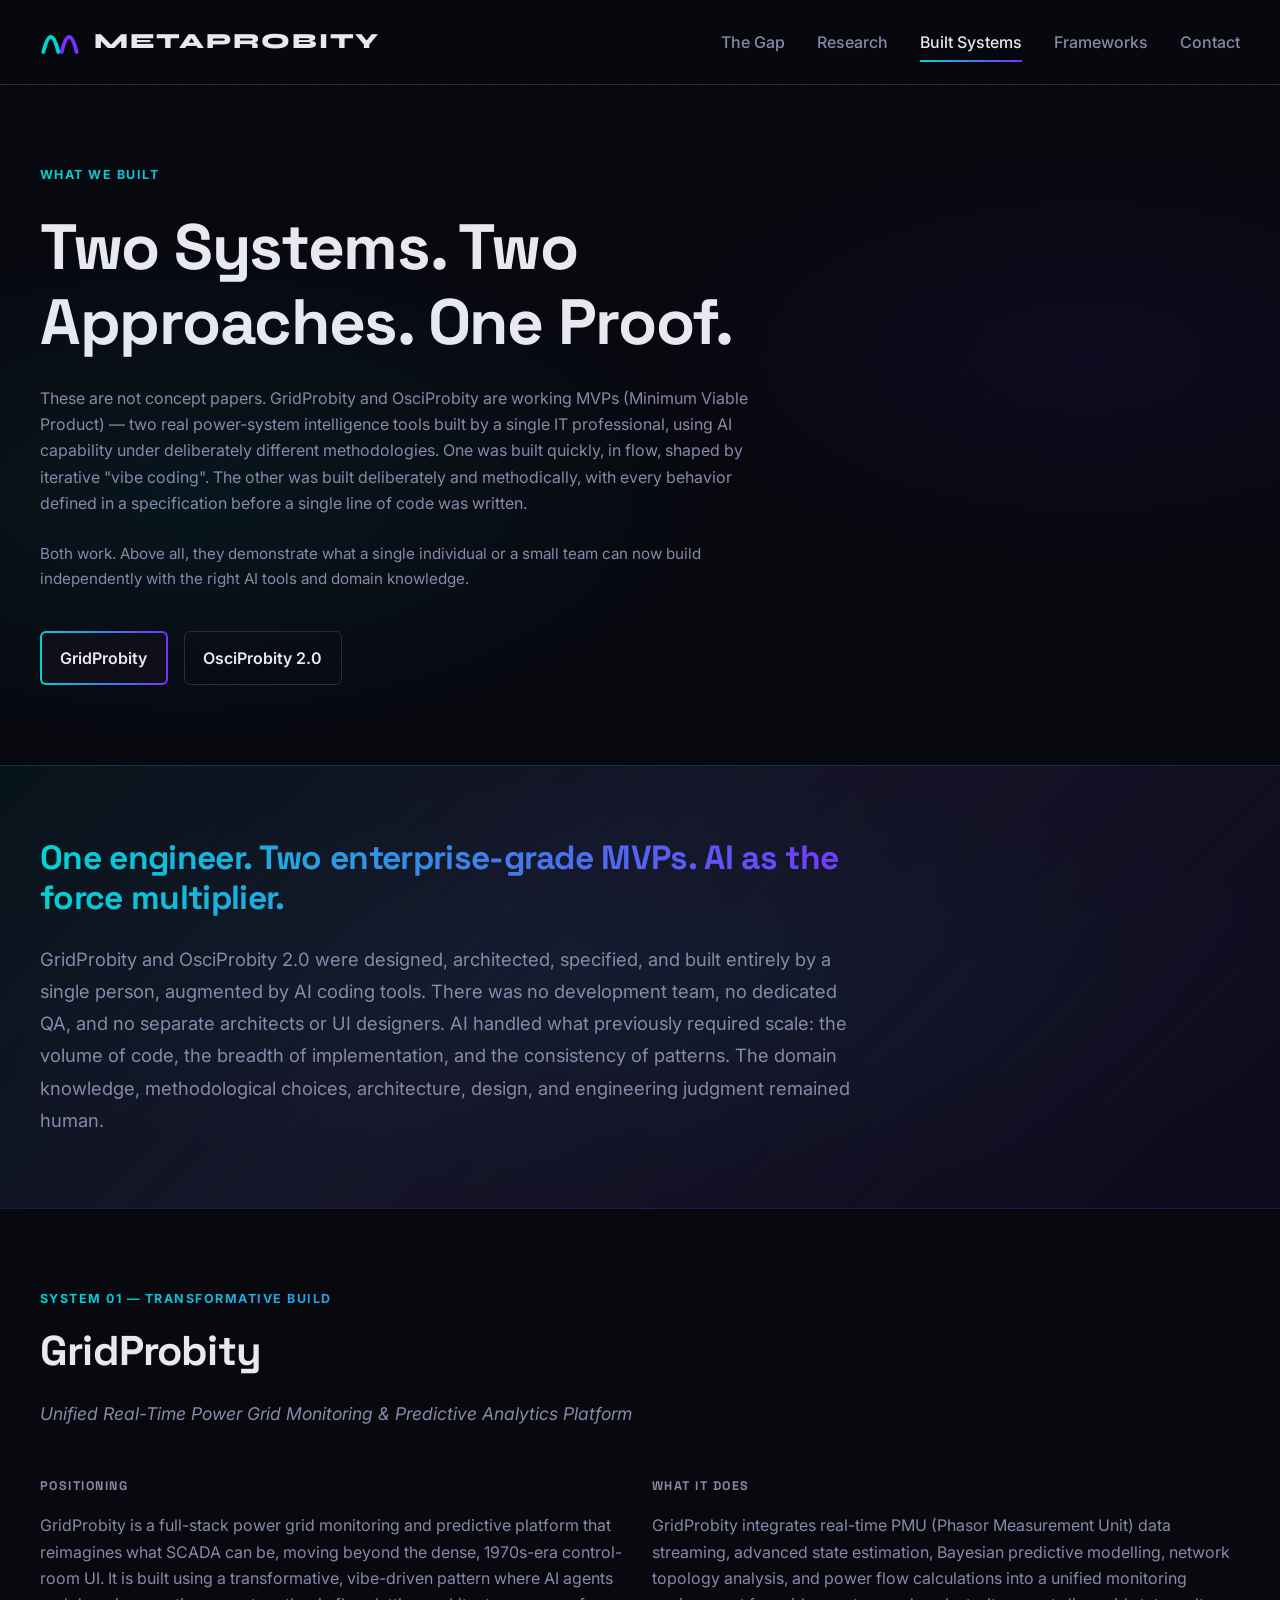
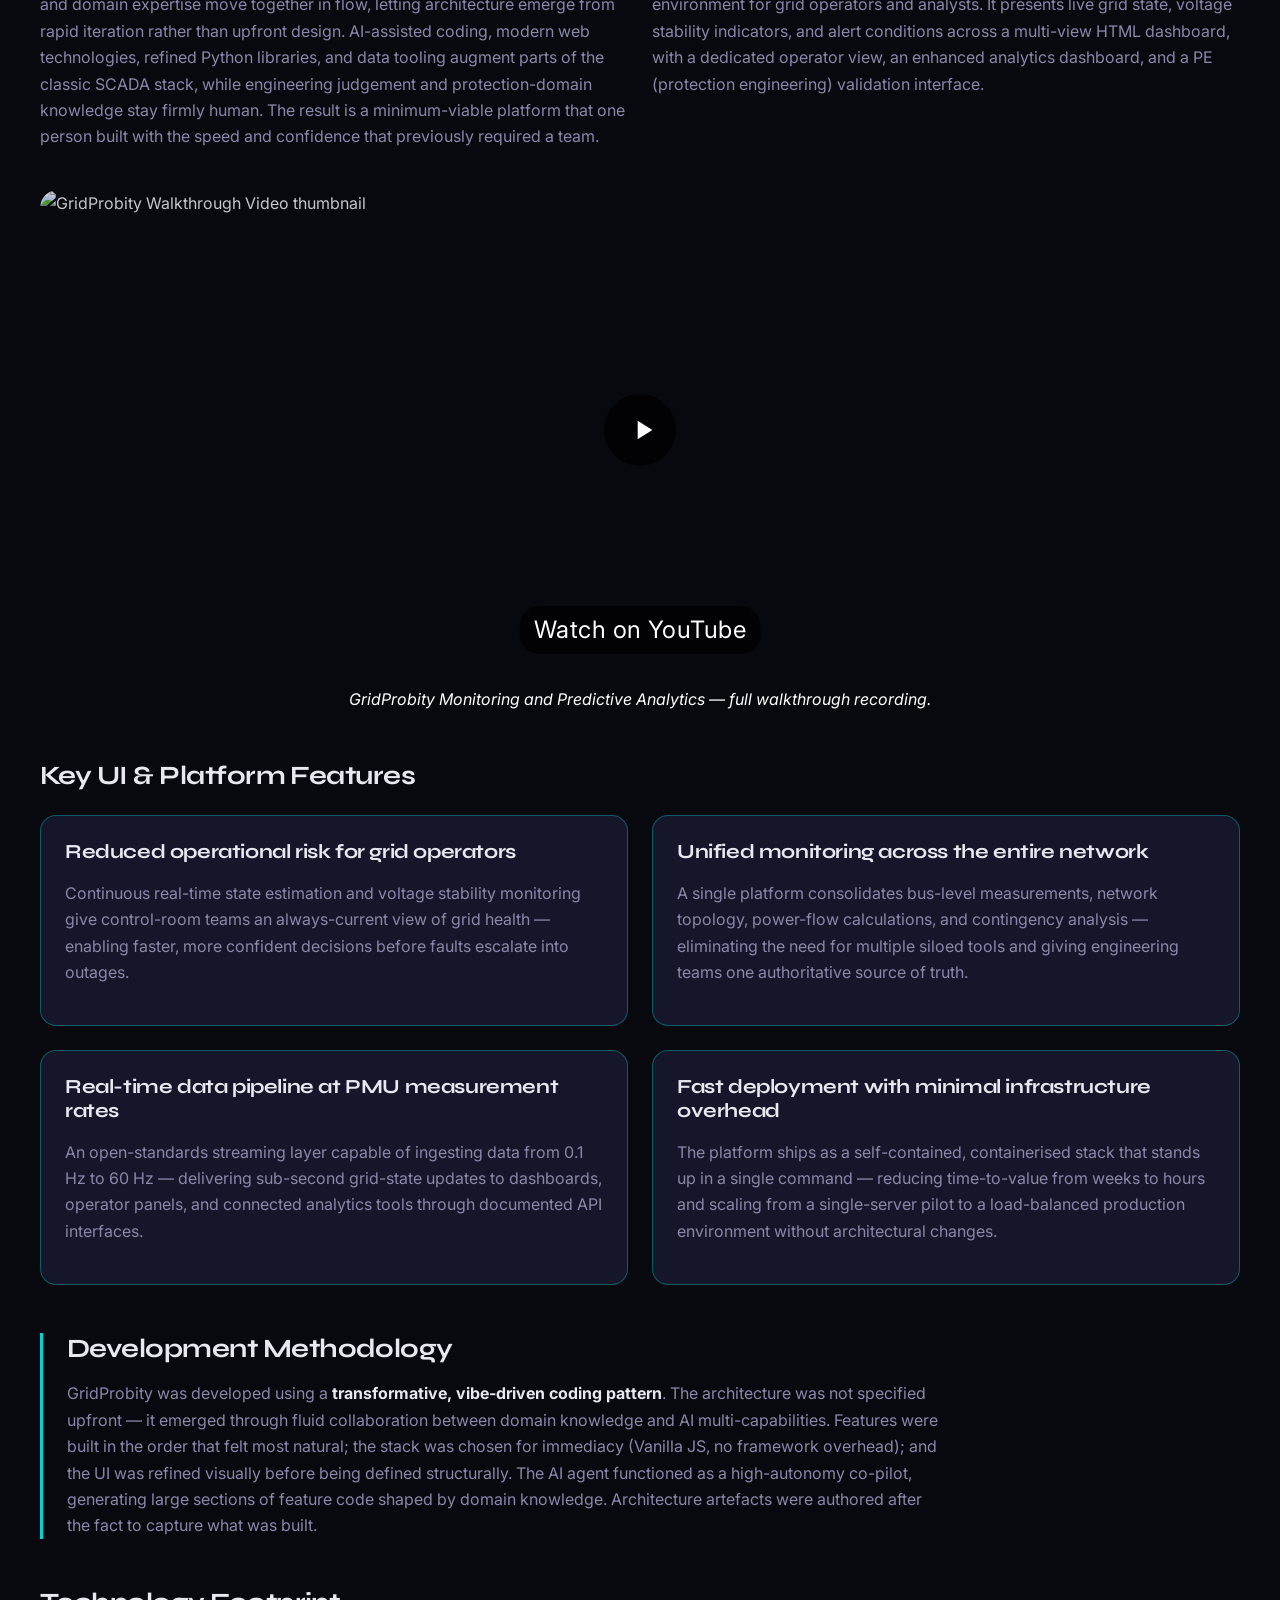
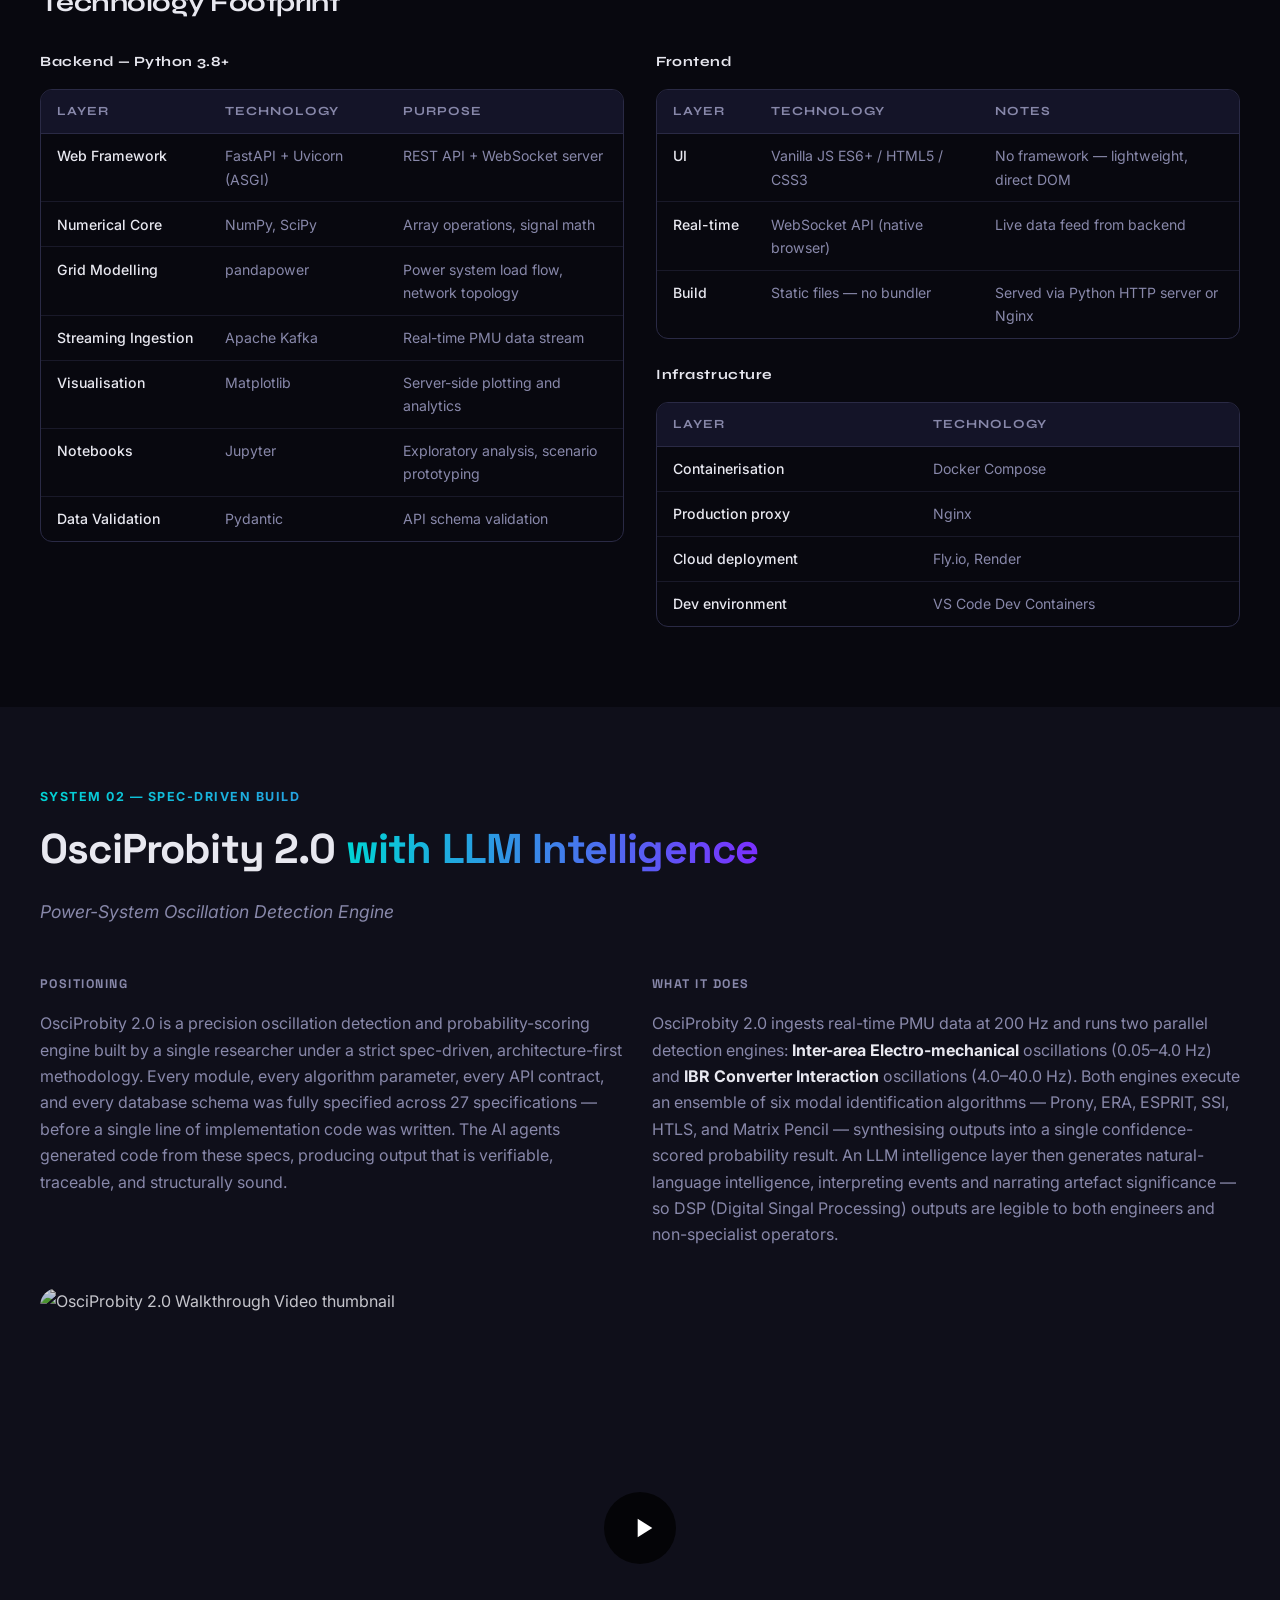
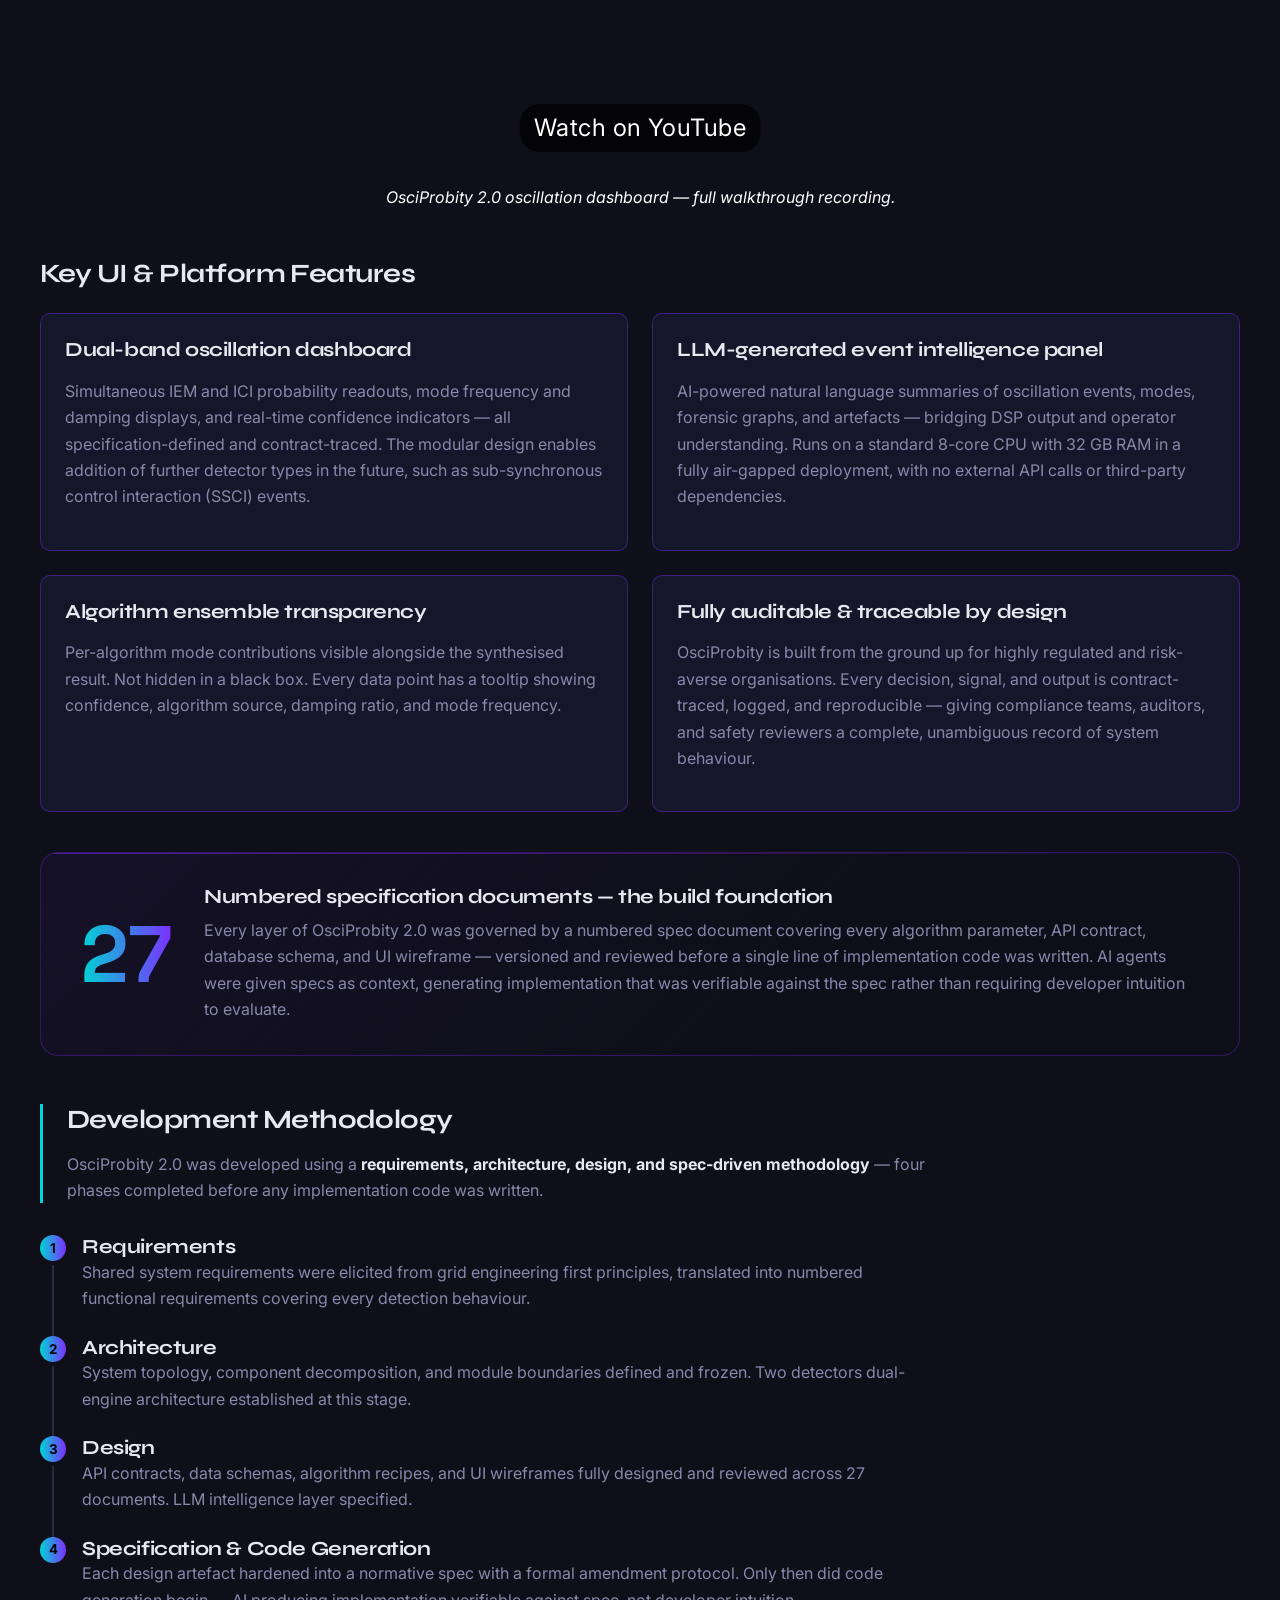
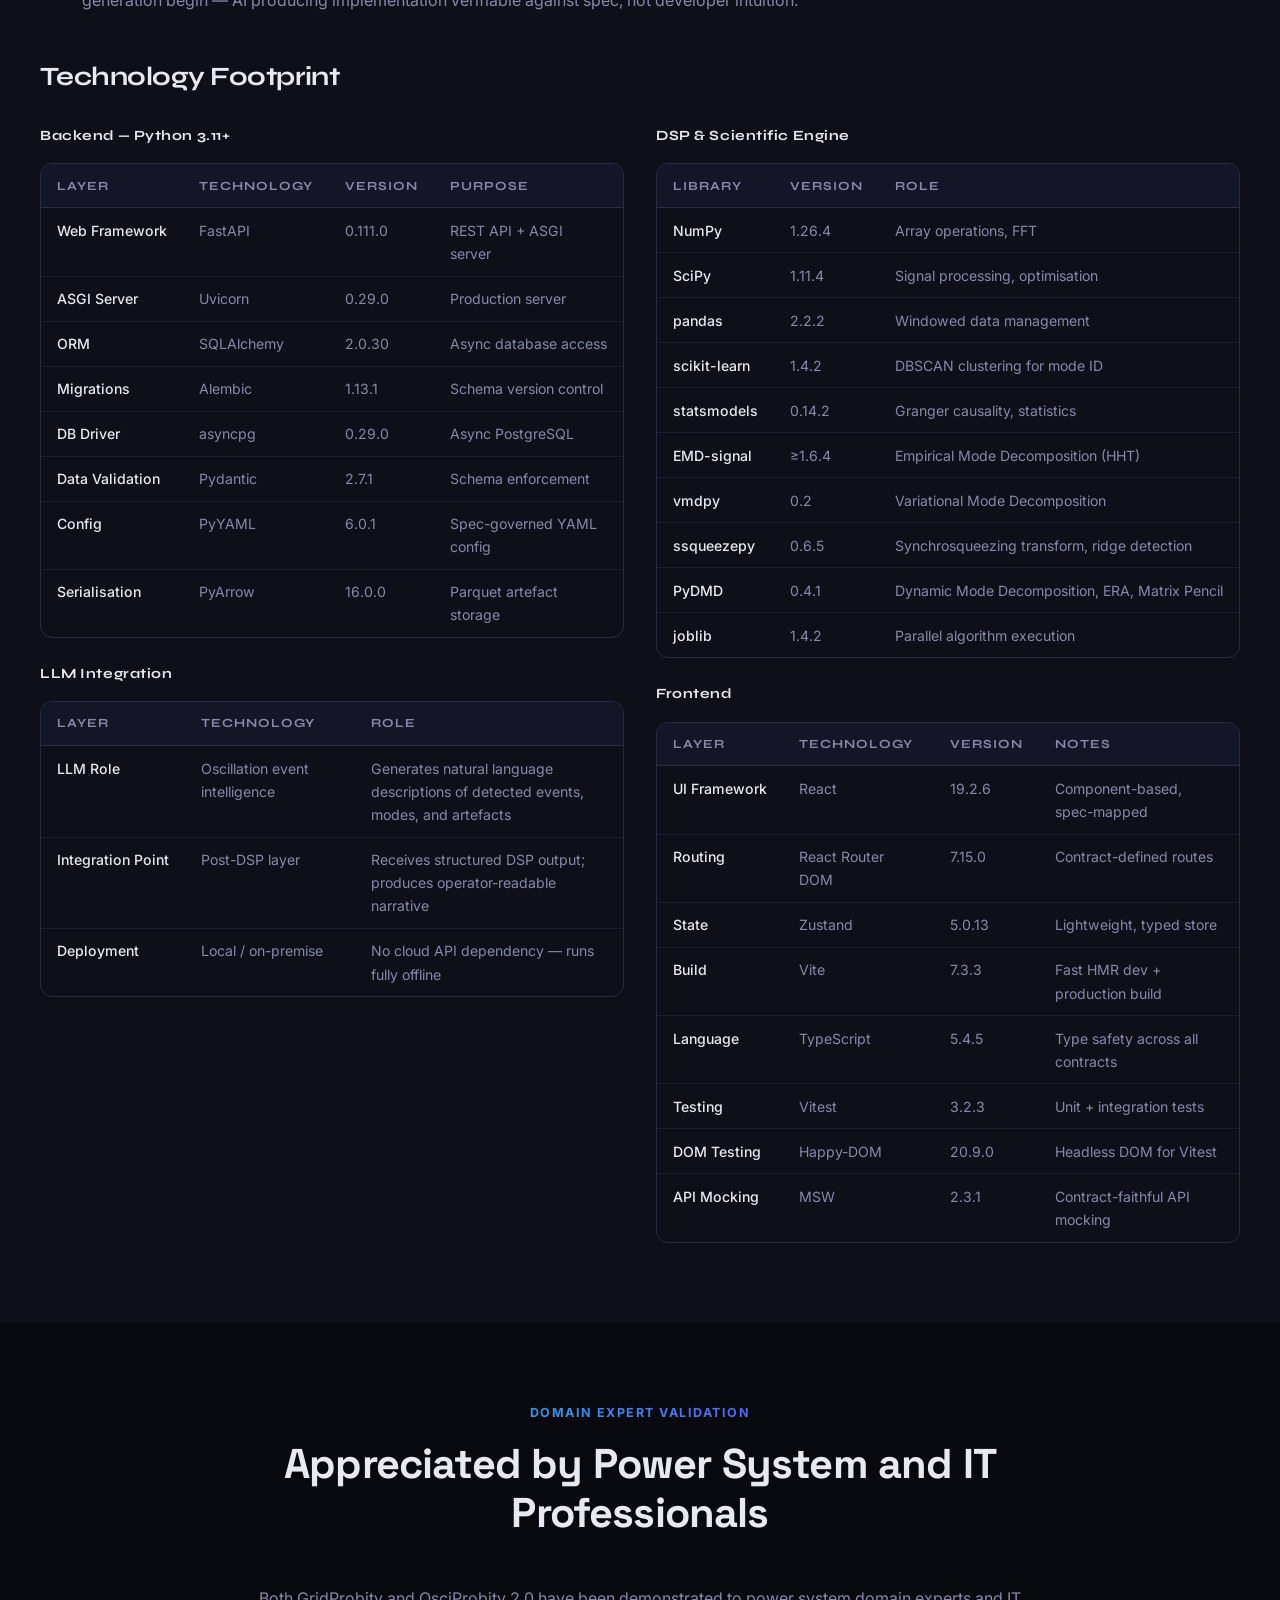
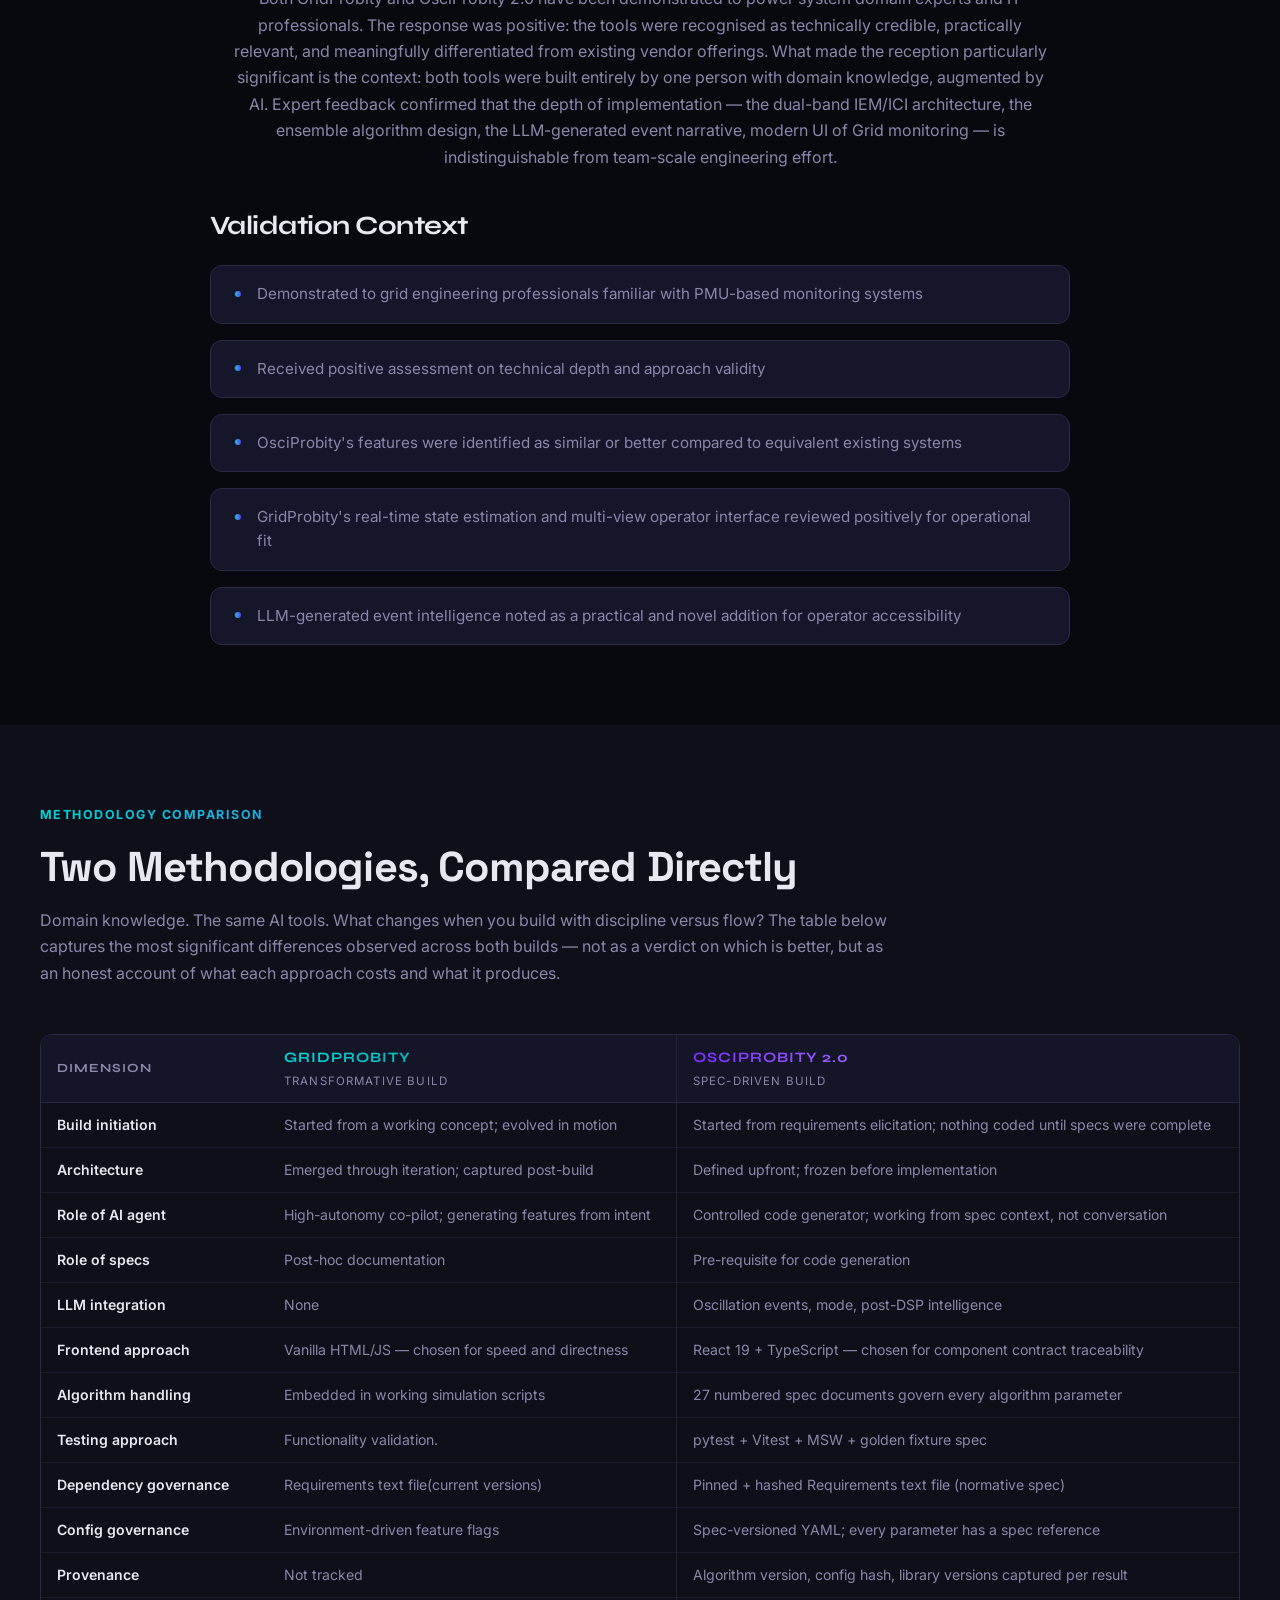
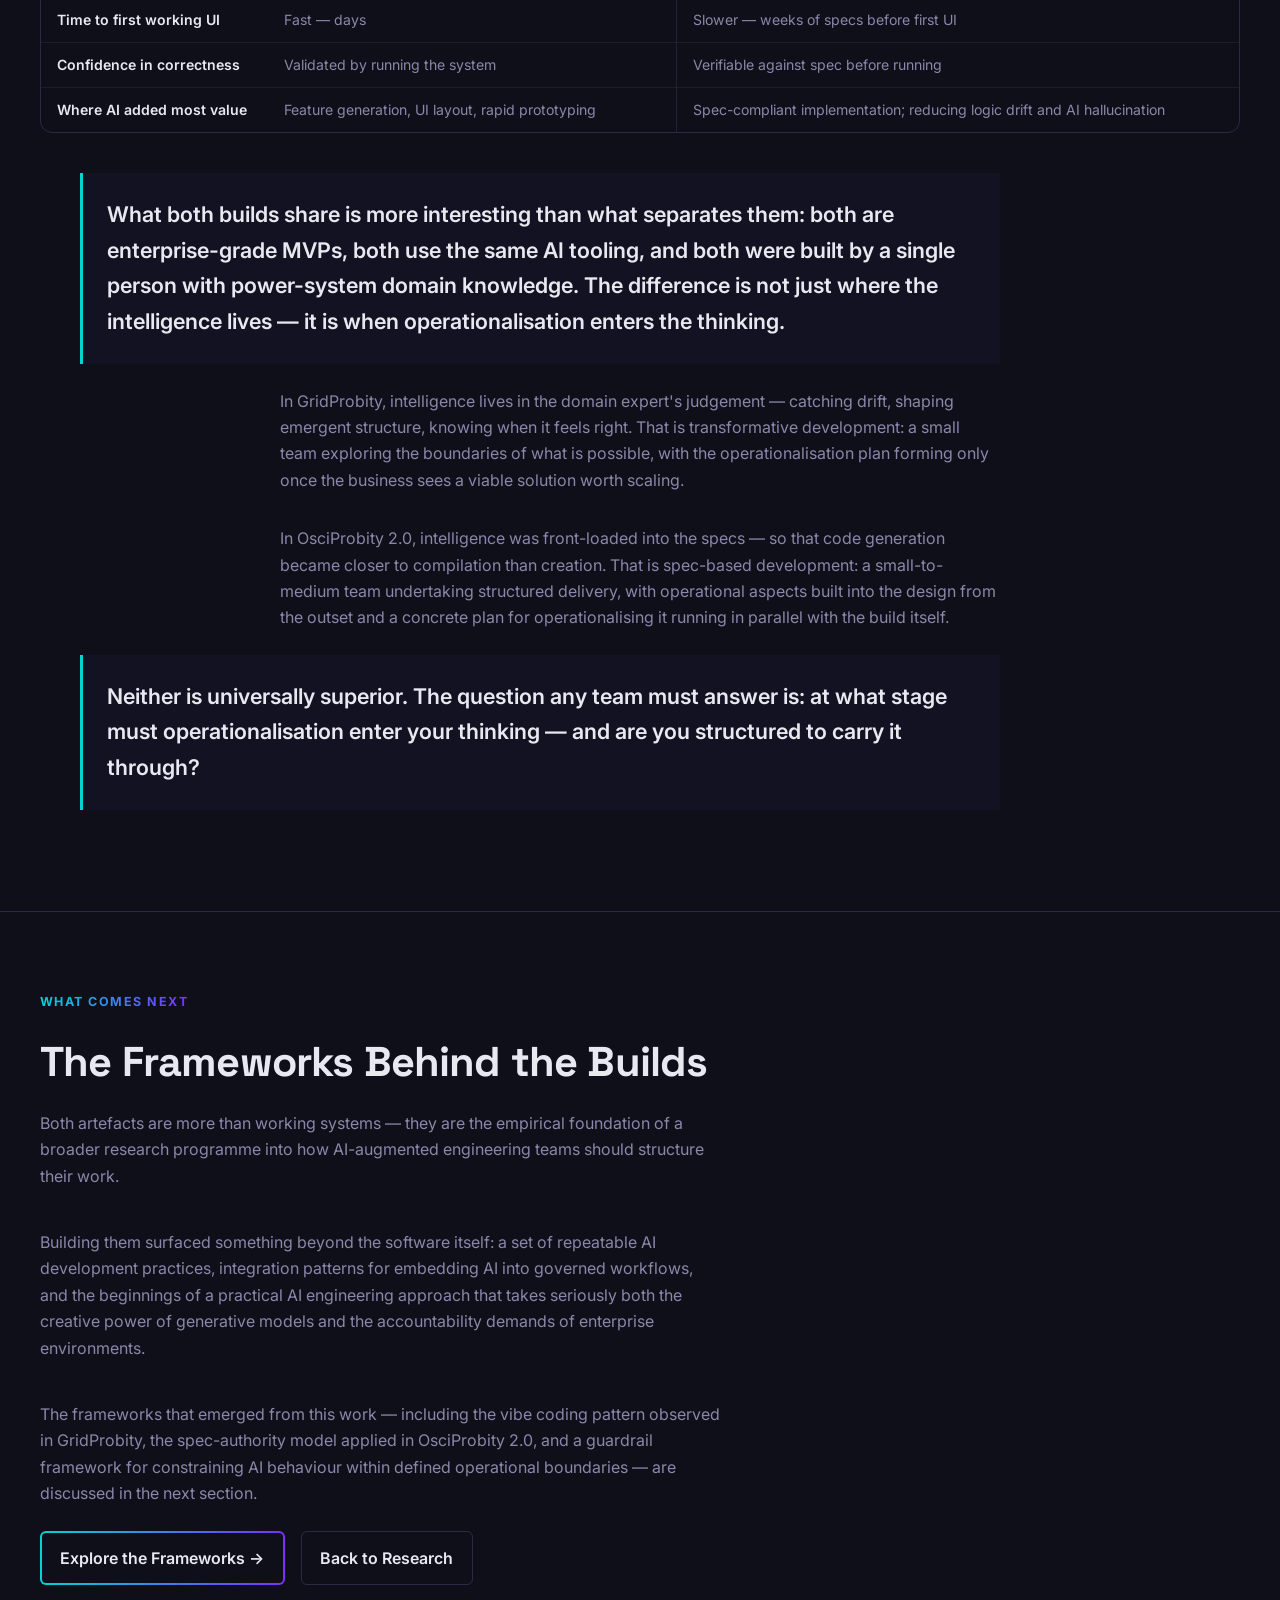
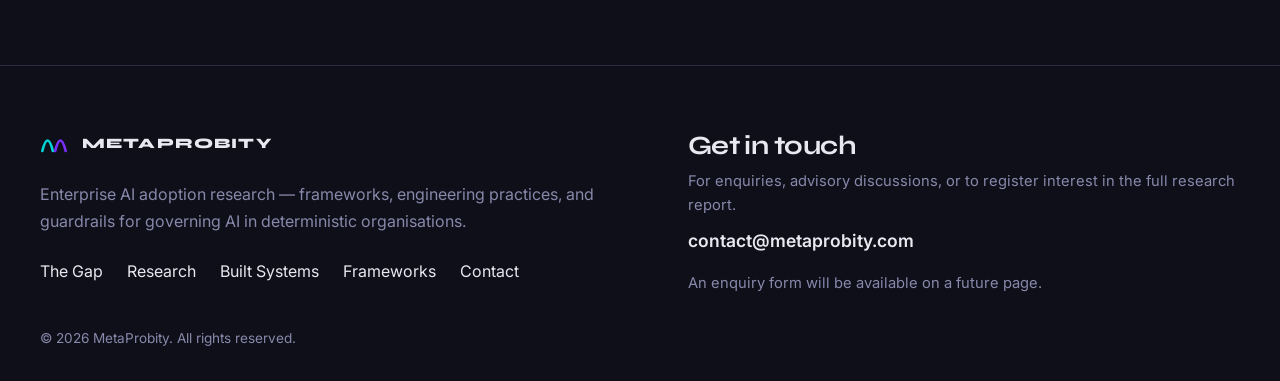
==== commit fd54faf8: "Update HTML pages and add Framework images" ====
--- a/artefacts.html
+++ b/artefacts.html
@@ -514,7 +514,7 @@
           <ul class="nav-list">
             <li><a class="nav-link" data-nav href="index.html">The Gap</a></li>
             <li><a class="nav-link" data-nav href="research.html">Research</a></li>
-            <li><a class="nav-link" data-nav href="artefacts.html">Artefacts</a></li>
+            <li><a class="nav-link" data-nav href="artefacts.html">Built Systems</a></li>
             <li><a class="nav-link" data-nav href="frameworks.html">Frameworks</a></li>
             <li><a class="nav-link" href="#contact">Contact</a></li>
           </ul>
@@ -1064,7 +1064,7 @@
             <ul class="footer-nav-list">
               <li><a href="index.html">The Gap</a></li>
               <li><a href="research.html">Research</a></li>
-              <li><a href="artefacts.html">Artefacts</a></li>
+              <li><a href="artefacts.html">Built Systems</a></li>
               <li><a href="frameworks.html">Frameworks</a></li>
               <li><a href="#contact">Contact</a></li>
             </ul>
